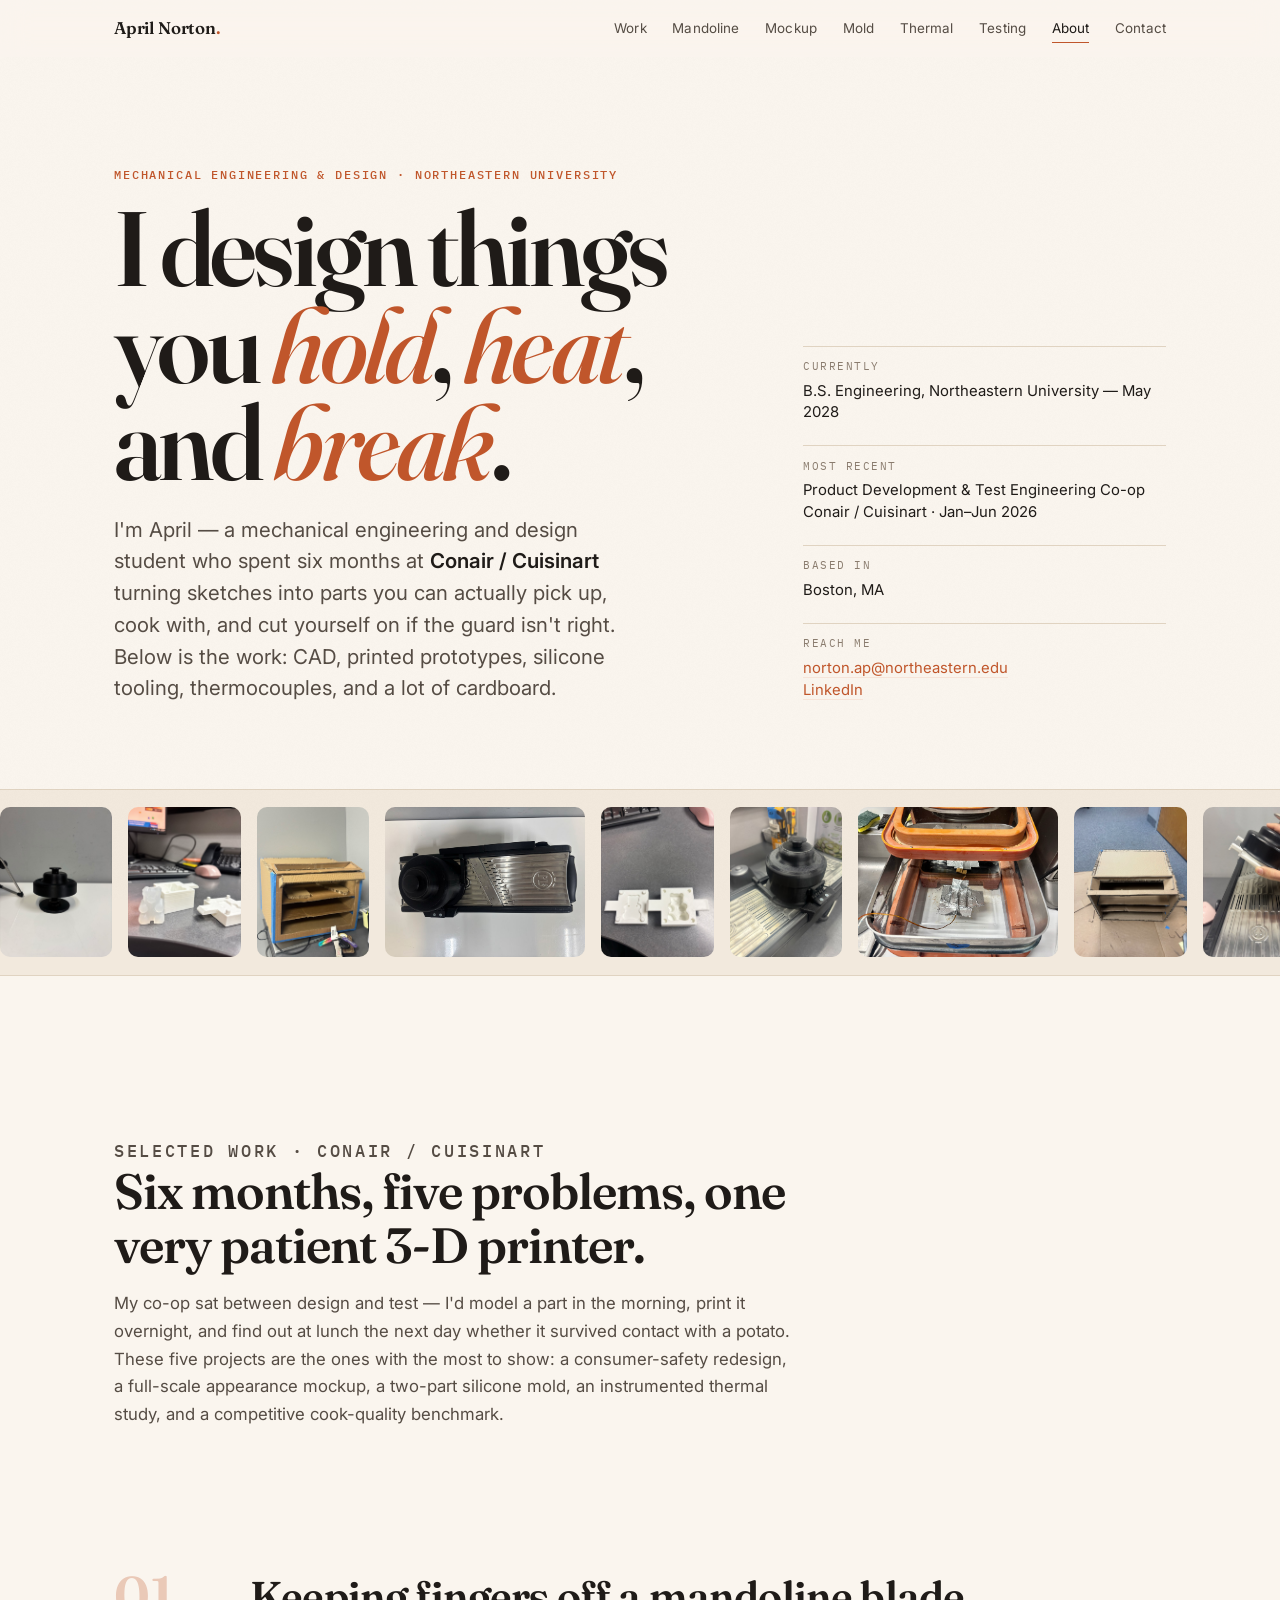
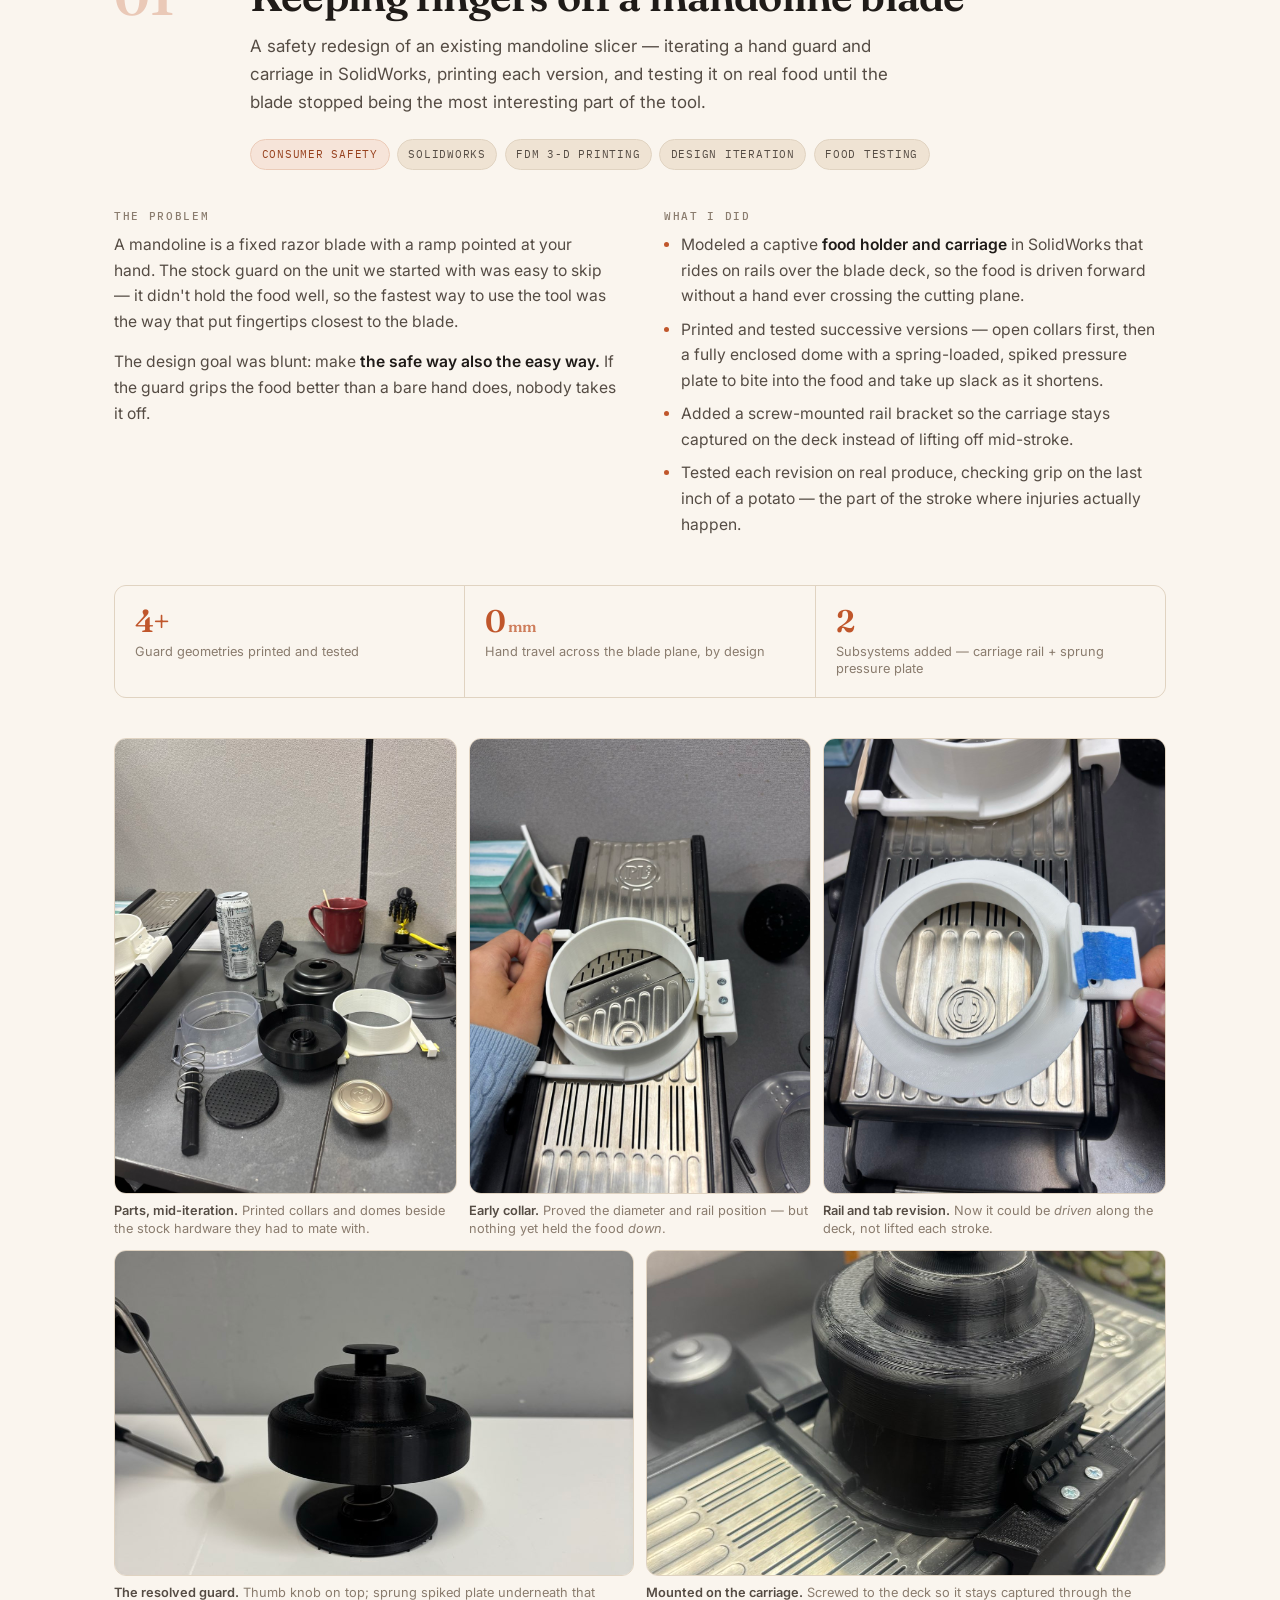
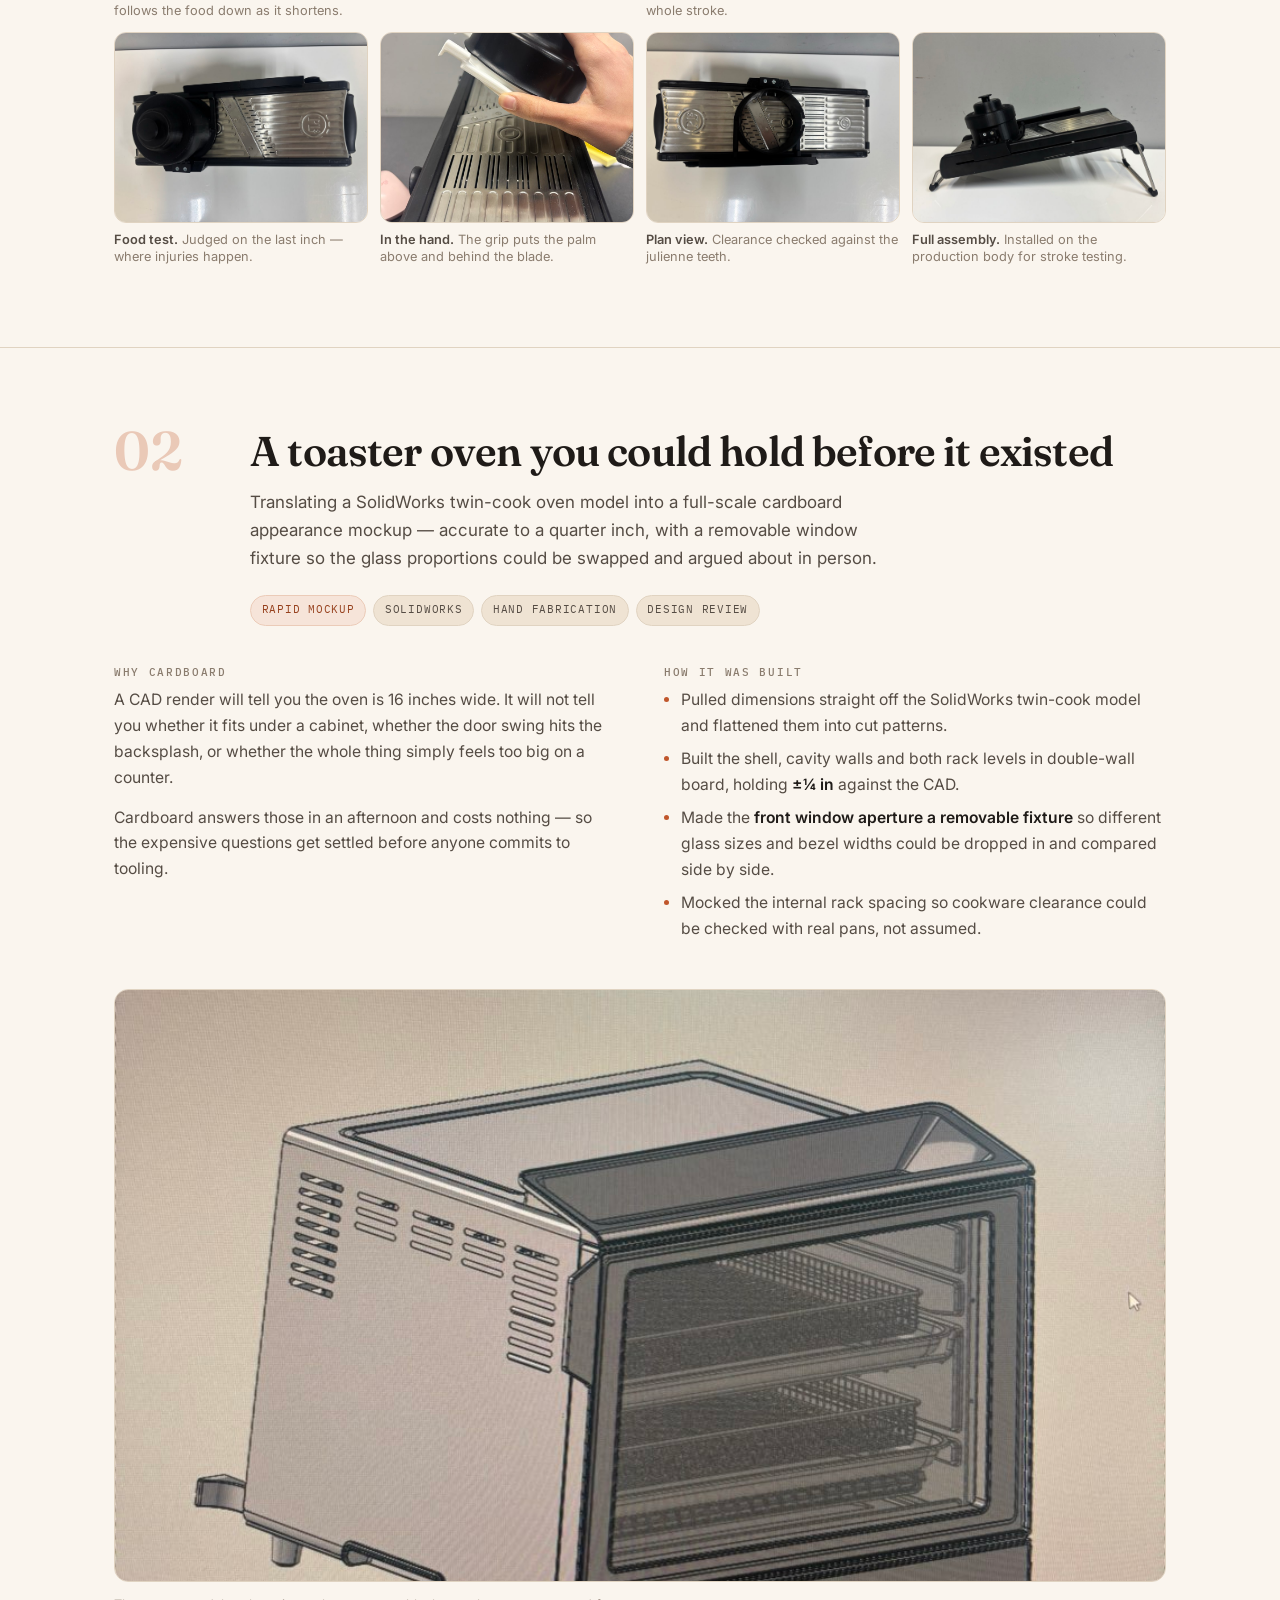
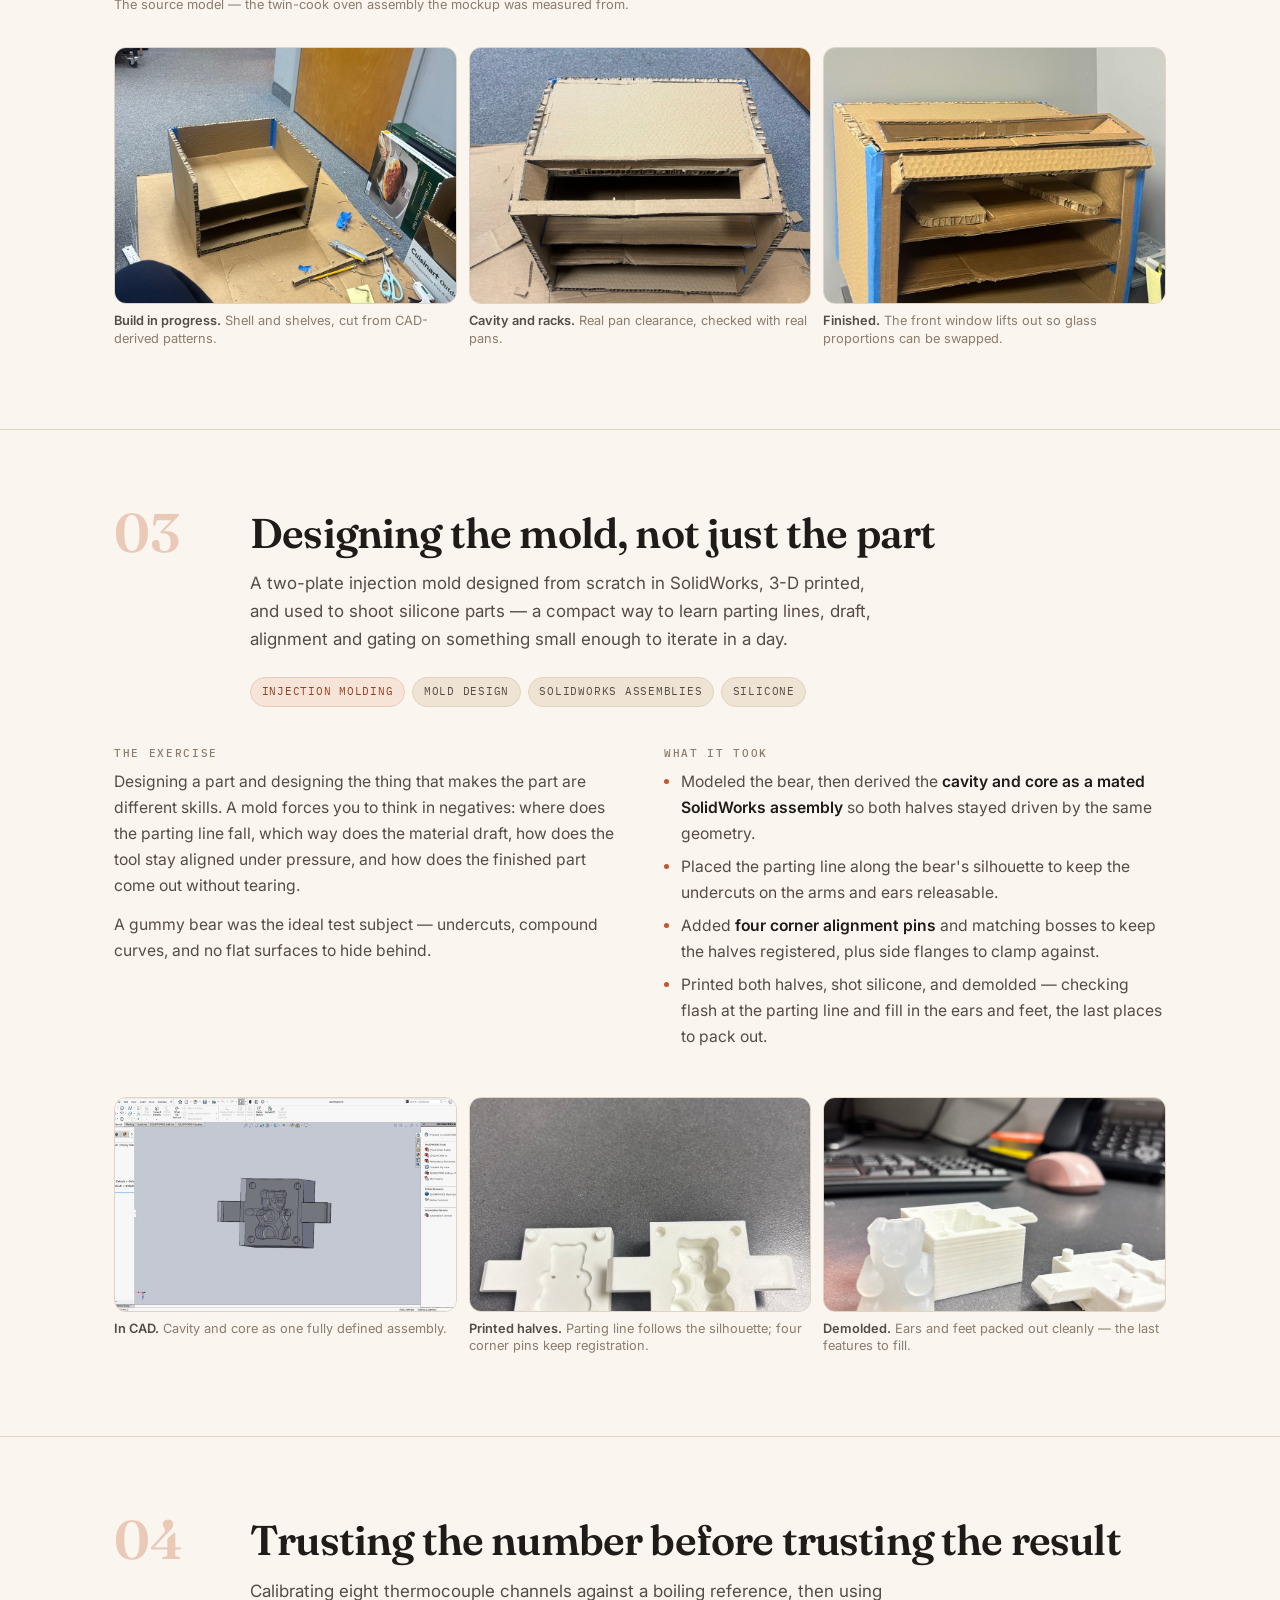
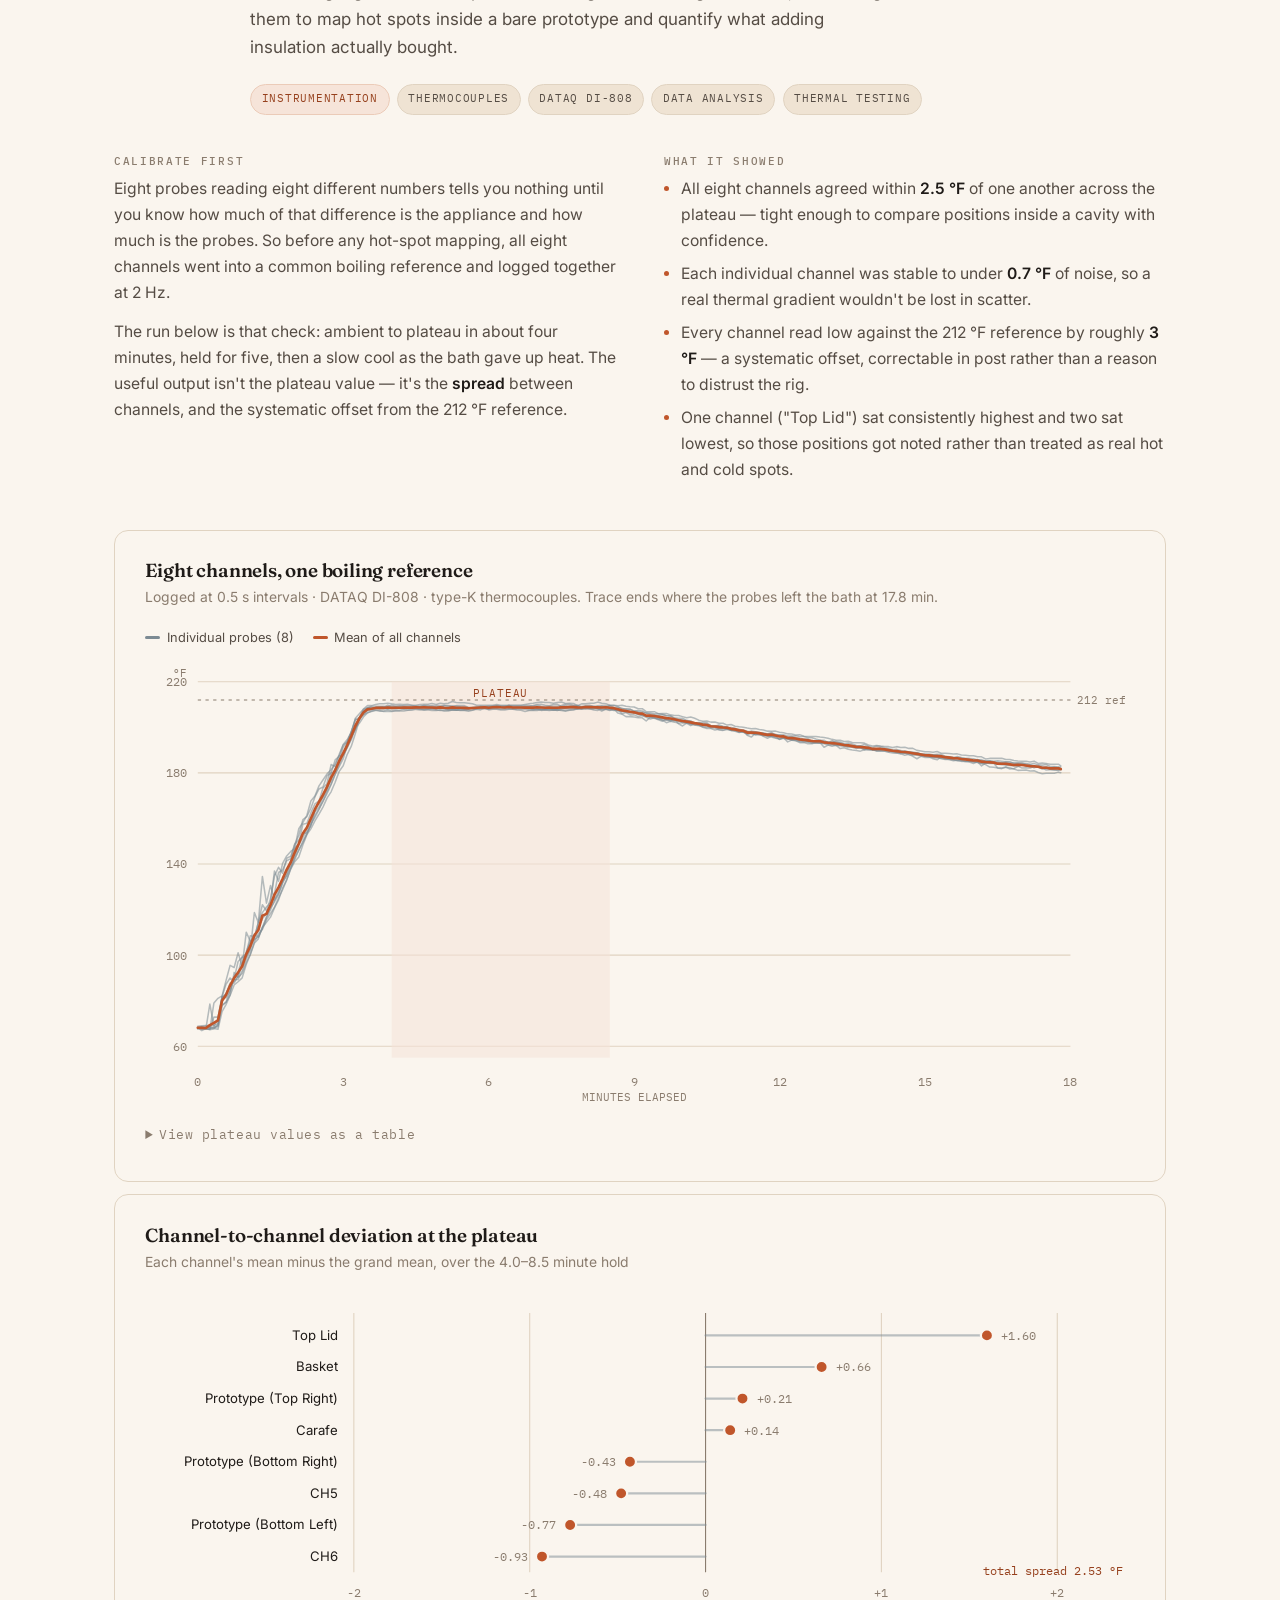
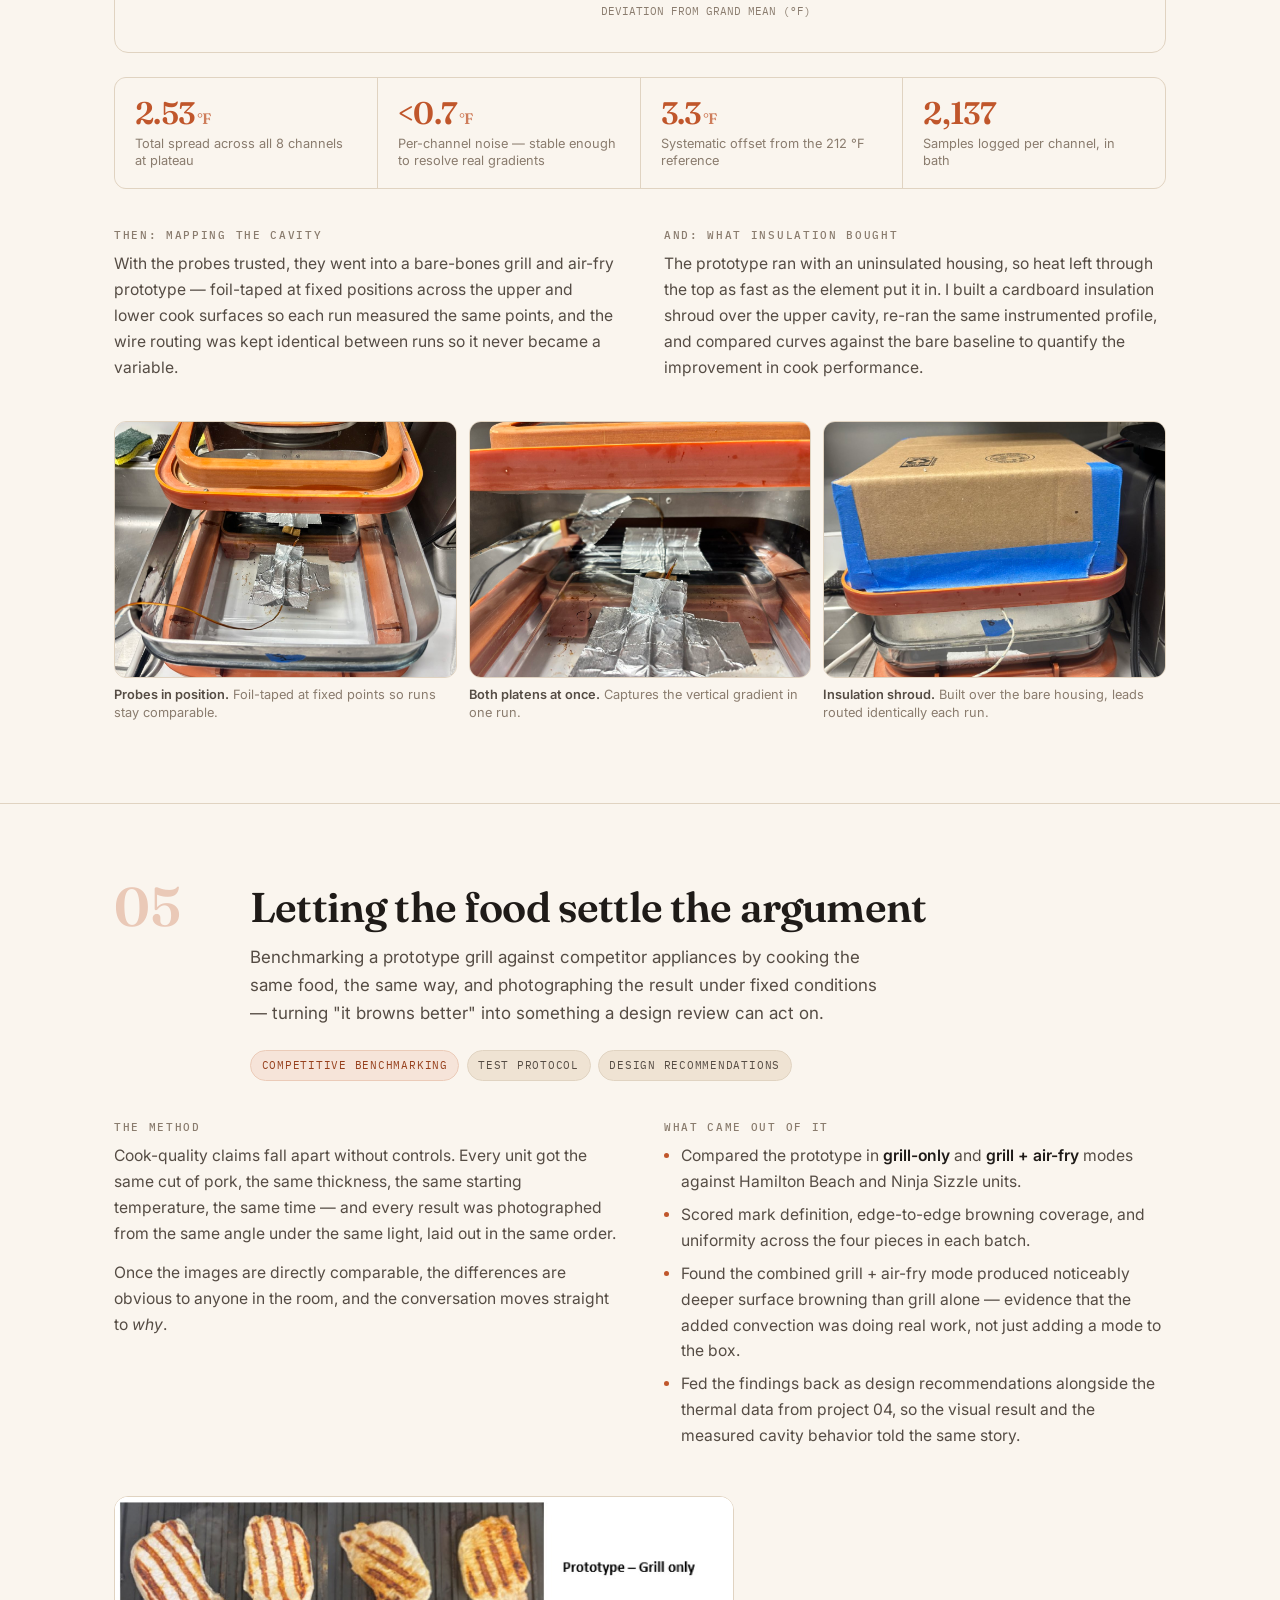
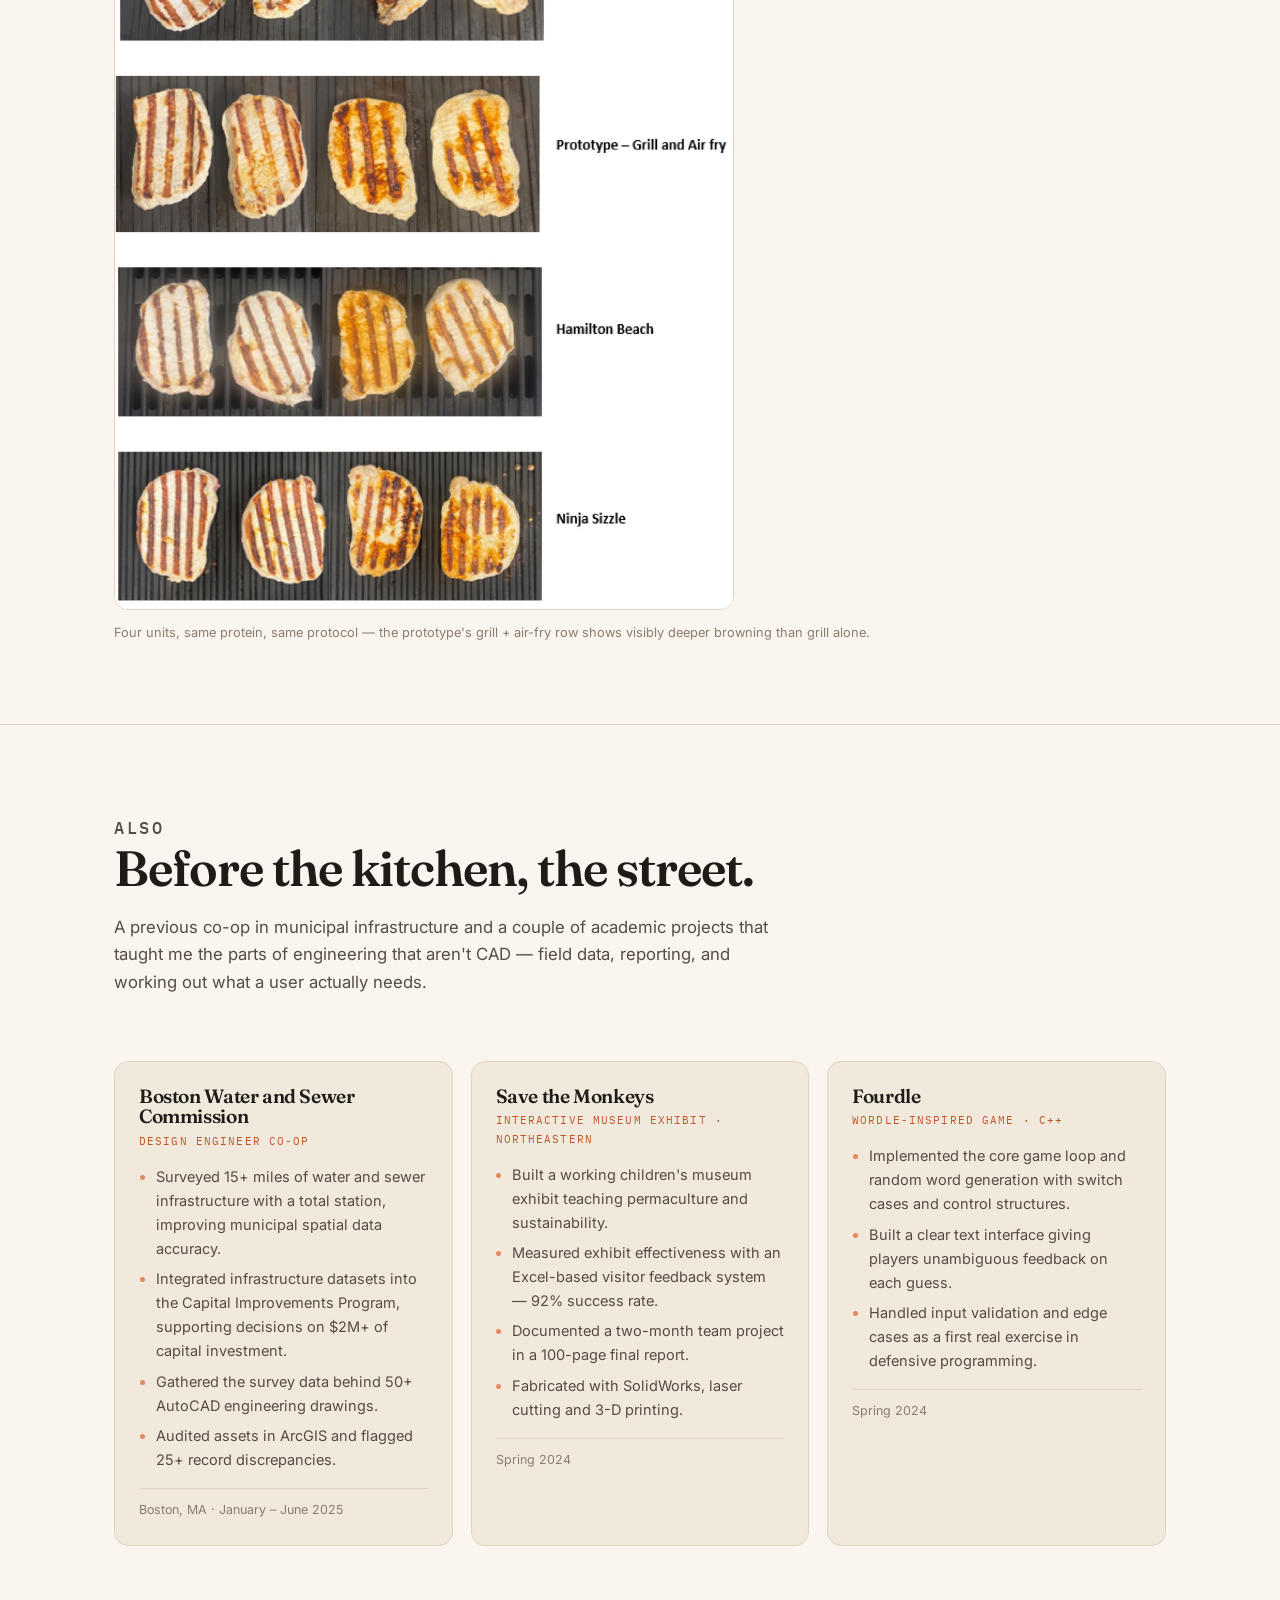
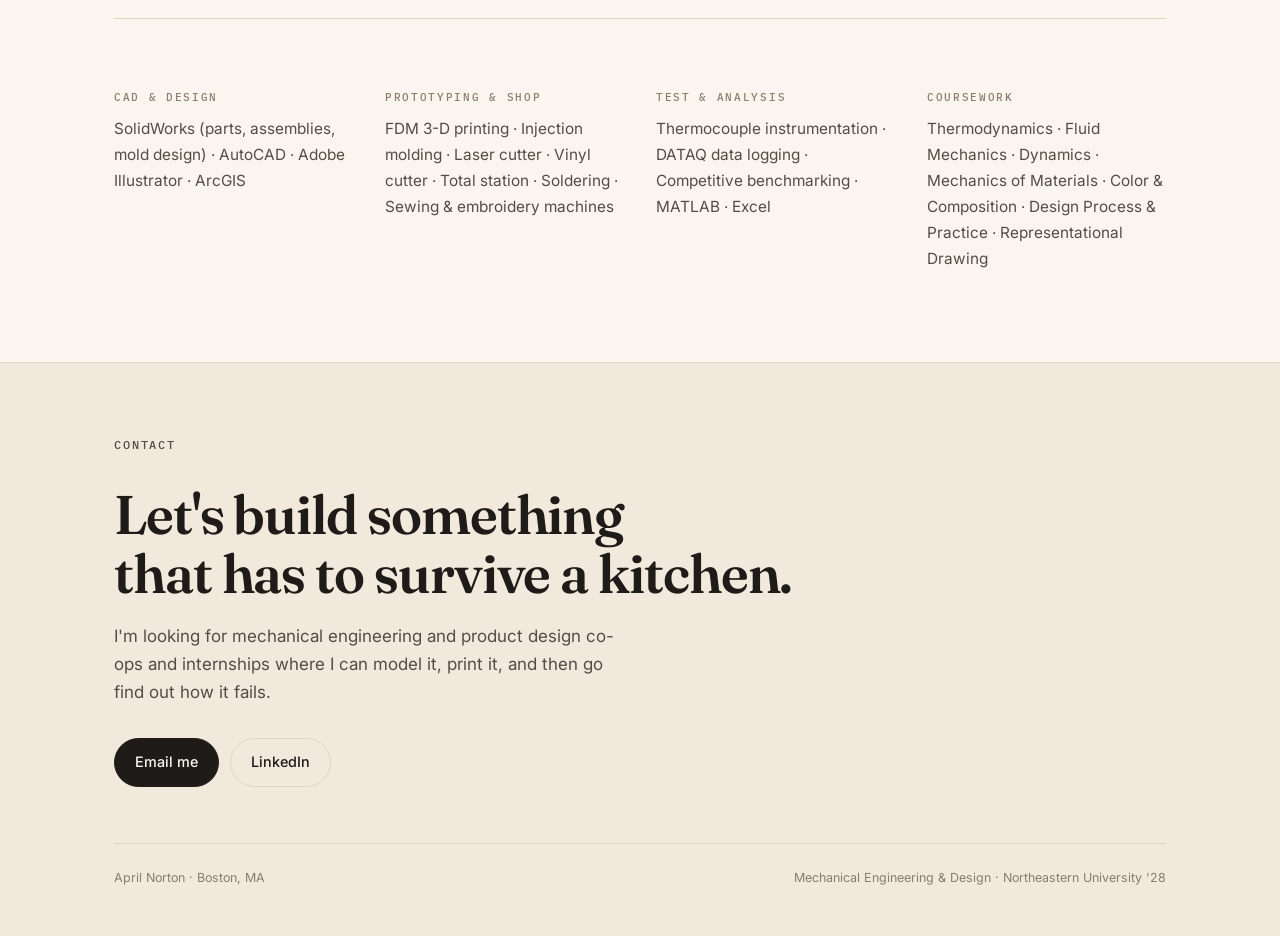
==== index.html @ 104171f9 "Portfolio site: Cuisinart co-op projects" ====
<!DOCTYPE html>
<html lang="en">
<head>
<meta charset="utf-8">
<meta name="viewport" content="width=device-width, initial-scale=1">
<title>April Norton — Mechanical Engineering &amp; Design</title>
<meta name="description" content="Portfolio of April Norton, mechanical engineering and design student at Northeastern University. Product development and test engineering co-op at Conair / Cuisinart.">
<meta name="author" content="April Norton">

<meta property="og:title" content="April Norton — Mechanical Engineering &amp; Design">
<meta property="og:description" content="Prototyping, product testing, and CAD work from a product development co-op at Conair / Cuisinart.">
<meta property="og:type" content="website">
<meta property="og:image" content="images/IMG_6750.jpg">

<link rel="preconnect" href="https://fonts.googleapis.com">
<link rel="preconnect" href="https://fonts.gstatic.com" crossorigin>
<link href="https://fonts.googleapis.com/css2?family=Fraunces:ital,opsz,wght@0,9..144,400..700;1,9..144,400..600&family=Inter:wght@400;500;600&family=IBM+Plex+Mono:wght@400;500&display=swap" rel="stylesheet">
<link rel="stylesheet" href="styles.css">
<script>
  /* Opt into the scroll-reveal styles only when JS is available, so the page
     is never left invisible if main.js fails. A safety timer un-hides anything
     the observer hasn't reached (direct #anchor landings, odd viewports). */
  document.documentElement.className += ' js';
  setTimeout(function () {
    document.querySelectorAll('.rv:not(.in)').forEach(function (n) { n.classList.add('in'); });
  }, 2500);
</script>
<link rel="icon" href="data:image/svg+xml,%3Csvg xmlns='http://www.w3.org/2000/svg' viewBox='0 0 100 100'%3E%3Crect width='100' height='100' rx='22' fill='%23C0562B'/%3E%3Ctext x='50' y='72' font-family='Georgia,serif' font-size='60' fill='%23FAF5EE' text-anchor='middle'%3EA%3C/text%3E%3C/svg%3E">
</head>
<body>

<a class="skip" href="#main">Skip to content</a>

<nav class="nav" id="nav">
  <div class="nav-in">
    <a class="brand" href="#top">April Norton<span>.</span></a>
    <div class="nav-links">
      <a href="#work">Work</a>
      <a href="#mandoline">Mandoline</a>
      <a href="#mockup">Mockup</a>
      <a href="#mold">Mold</a>
      <a href="#thermal">Thermal</a>
      <a href="#testing">Testing</a>
      <a href="#about">About</a>
      <a href="#contact">Contact</a>
    </div>
  </div>
</nav>

<main id="main">

<!-- ============ HERO ============ -->
<header class="hero" id="top">
  <div class="wrap">
    <div class="hero-grid">
      <div>
        <p class="eyebrow">Mechanical Engineering &amp; Design · Northeastern University</p>
        <h1>I design things<br>you <em>hold</em>, <em>heat</em>,<br>and <em>break</em>.</h1>
        <p class="hero-lede">
          I'm April — a mechanical engineering and design student who spent six months
          at <strong>Conair / Cuisinart</strong> turning sketches into parts you can
          actually pick up, cook with, and cut yourself on if the guard isn't right.
          Below is the work: CAD, printed prototypes, silicone tooling, thermocouples,
          and a lot of cardboard.
        </p>
      </div>

      <dl class="hero-meta">
        <div class="meta-row">
          <dt>Currently</dt>
          <dd>B.S. Engineering, Northeastern University — May 2028</dd>
        </div>
        <div class="meta-row">
          <dt>Most recent</dt>
          <dd>Product Development &amp; Test Engineering Co-op<br>Conair / Cuisinart · Jan–Jun 2026</dd>
        </div>
        <div class="meta-row">
          <dt>Based in</dt>
          <dd>Boston, MA</dd>
        </div>
        <div class="meta-row">
          <dt>Reach me</dt>
          <dd>
            <a href="mailto:norton.ap@northeastern.edu">norton.ap@northeastern.edu</a><br>
            <a href="https://www.linkedin.com/in/aprilnorton05" target="_blank" rel="noopener">LinkedIn</a>
          </dd>
        </div>
      </dl>
    </div>
  </div>

  <div class="strip" aria-hidden="true">
    <div class="strip-track" id="strip"></div>
  </div>
</header>

<!-- ============ WORK INTRO ============ -->
<section class="section" id="work" style="padding-bottom:0">
  <div class="wrap">
    <div class="section-head rv">
      <p class="eyebrow">Selected work · Conair / Cuisinart</p>
      <h2>Six months, five problems, one very patient 3-D printer.</h2>
      <p>
        My co-op sat between design and test — I'd model a part in the morning, print it
        overnight, and find out at lunch the next day whether it survived contact with a
        potato. These five projects are the ones with the most to show: a consumer-safety
        redesign, a full-scale appearance mockup, a two-part silicone mold, an instrumented
        thermal study, and a competitive cook-quality benchmark.
      </p>
    </div>
  </div>
</section>

<!-- ============ 01 MANDOLINE ============ -->
<article class="project" id="mandoline">
  <div class="wrap">
    <div class="p-head rv">
      <div class="p-num">01</div>
      <div>
        <h3 class="p-title">Keeping fingers off a mandoline blade</h3>
        <p class="p-sub">
          A safety redesign of an existing mandoline slicer — iterating a hand guard
          and carriage in SolidWorks, printing each version, and testing it on real food
          until the blade stopped being the most interesting part of the tool.
        </p>
        <div class="tags">
          <span class="tag hot">Consumer safety</span>
          <span class="tag">SolidWorks</span>
          <span class="tag">FDM 3-D printing</span>
          <span class="tag">Design iteration</span>
          <span class="tag">Food testing</span>
        </div>
      </div>
    </div>

    <div class="p-body rv">
      <div class="block">
        <h4>The problem</h4>
        <p>
          A mandoline is a fixed razor blade with a ramp pointed at your hand. The stock
          guard on the unit we started with was easy to skip — it didn't hold the food
          well, so the fastest way to use the tool was the way that put fingertips closest
          to the blade.
        </p>
        <p>
          The design goal was blunt: make <strong>the safe way also the easy way.</strong>
          If the guard grips the food better than a bare hand does, nobody takes it off.
        </p>
      </div>
      <div class="block">
        <h4>What I did</h4>
        <ul>
          <li>Modeled a captive <strong>food holder and carriage</strong> in SolidWorks that rides on rails over the blade deck, so the food is driven forward without a hand ever crossing the cutting plane.</li>
          <li>Printed and tested successive versions — open collars first, then a fully enclosed dome with a spring-loaded, spiked pressure plate to bite into the food and take up slack as it shortens.</li>
          <li>Added a screw-mounted rail bracket so the carriage stays captured on the deck instead of lifting off mid-stroke.</li>
          <li>Tested each revision on real produce, checking grip on the last inch of a potato — the part of the stroke where injuries actually happen.</li>
        </ul>
      </div>
    </div>

    <div class="stats rv">
      <div class="stat"><div class="stat-v">4+</div><div class="stat-l">Guard geometries printed and tested</div></div>
      <div class="stat"><div class="stat-v">0<small> mm</small></div><div class="stat-l">Hand travel across the blade plane, by design</div></div>
      <div class="stat"><div class="stat-v">2</div><div class="stat-l">Subsystems added — carriage rail + sprung pressure plate</div></div>
    </div>

    <div class="gal gal-3 rv">
      <figure class="shot tall">
        <button data-full="images/IMG_6643.jpg" data-cap="<b>Parts, mid-iteration.</b> Printed collars and domes alongside the stock components — clear guard, spring, spiked plate, and the stainless knob they had to work with.">
          <img src="images/IMG_6643.jpg" alt="A workbench spread of 3-D printed guard parts, a spring, a spiked plate and a stainless knob beside a mandoline." loading="lazy">
        </button>
        <figcaption><b>Parts, mid-iteration.</b> Printed collars and domes beside the stock hardware they had to mate with.</figcaption>
      </figure>
      <figure class="shot tall">
        <button data-full="images/IMG_6646.jpg" data-cap="<b>Early white PLA collar.</b> A first pass at capturing the food over the blade — this version proved the diameter and rail location but had nothing holding the food down.">
          <img src="images/IMG_6646.jpg" alt="A white 3-D printed ring sitting on the mandoline deck directly over the exposed blade." loading="lazy">
        </button>
        <figcaption><b>Early collar.</b> Proved the diameter and rail position — but nothing yet held the food <em>down</em>.</figcaption>
      </figure>
      <figure class="shot tall">
        <button data-full="images/IMG_6644.jpg" data-cap="<b>Rail and tab revision.</b> Adding a side tab and a wider flange so the collar could be driven along the deck rather than lifted and replaced each stroke.">
          <img src="images/IMG_6644.jpg" alt="A white printed collar with a side tab on the mandoline deck, held by hand." loading="lazy">
        </button>
        <figcaption><b>Rail and tab revision.</b> Now it could be <em>driven</em> along the deck, not lifted each stroke.</figcaption>
      </figure>
    </div>

    <div class="gal gal-2 rv" style="margin-top:.75rem">
      <figure class="shot wide">
        <button data-full="images/IMG_6750.jpg" data-cap="<b>The resolved guard, off the tool.</b> Enclosed dome, thumb knob on top, and a sprung spiked plate underneath that pushes the food down onto the deck as it gets shorter.">
          <img src="images/IMG_6750.jpg" alt="The finished black 3-D printed dome guard standing alone, showing the knob on top and the sprung spiked plate beneath." loading="lazy">
        </button>
        <figcaption><b>The resolved guard.</b> Thumb knob on top; sprung spiked plate underneath that follows the food down as it shortens.</figcaption>
      </figure>
      <figure class="shot wide">
        <button data-full="images/IMG_6697.jpg" data-cap="<b>Mounted on the carriage.</b> The guard captured on its printed rail bracket, screwed to the deck so it can't lift off mid-stroke.">
          <img src="images/IMG_6697.jpg" alt="The black dome guard mounted on a printed rail bracket screwed onto the mandoline deck." loading="lazy">
        </button>
        <figcaption><b>Mounted on the carriage.</b> Screwed to the deck so it stays captured through the whole stroke.</figcaption>
      </figure>
    </div>

    <div class="gal gal-4 rv" style="margin-top:.75rem">
      <figure class="shot">
        <button data-full="images/IMG_6753.jpg" data-cap="<b>Food test.</b> A potato loaded in the guard. The last inch of a vegetable is where mandoline injuries happen — so that's the part of the stroke each revision was judged on.">
          <img src="images/IMG_6753.jpg" alt="A potato held inside the black printed guard ring on the mandoline blade deck." loading="lazy">
        </button>
        <figcaption><b>Food test.</b> Judged on the last inch — where injuries happen.</figcaption>
      </figure>
      <figure class="shot">
        <button data-full="images/IMG_6579.jpg" data-cap="<b>In the hand.</b> Checking that the knob lands naturally under a palm and that the grip forces the hand to stay above and behind the blade.">
          <img src="images/IMG_6579.jpg" alt="A hand gripping the black dome guard above the mandoline blade deck." loading="lazy">
        </button>
        <figcaption><b>In the hand.</b> The grip puts the palm above and behind the blade.</figcaption>
      </figure>
      <figure class="shot">
        <button data-full="images/IMG_6748.jpg" data-cap="<b>Plan view.</b> The guard centred on the blade aperture, showing clearance to the julienne teeth on both sides.">
          <img src="images/IMG_6748.jpg" alt="Top-down view of the mandoline with the printed guard ring centred over the blade." loading="lazy">
        </button>
        <figcaption><b>Plan view.</b> Clearance checked against the julienne teeth.</figcaption>
      </figure>
      <figure class="shot">
        <button data-full="images/IMG_6752.jpg" data-cap="<b>Full assembly.</b> Guard, carriage and rail bracket installed on the production mandoline body for handling and stroke testing.">
          <img src="images/IMG_6752.jpg" alt="Side view of the complete mandoline with the printed guard assembly mounted at one end." loading="lazy">
        </button>
        <figcaption><b>Full assembly.</b> Installed on the production body for stroke testing.</figcaption>
      </figure>
    </div>
  </div>
</article>

<!-- ============ 02 MOCKUP ============ -->
<article class="project" id="mockup">
  <div class="wrap">
    <div class="p-head rv">
      <div class="p-num">02</div>
      <div>
        <h3 class="p-title">A toaster oven you could hold before it existed</h3>
        <p class="p-sub">
          Translating a SolidWorks twin-cook oven model into a full-scale cardboard
          appearance mockup — accurate to a quarter inch, with a removable window
          fixture so the glass proportions could be swapped and argued about in person.
        </p>
        <div class="tags">
          <span class="tag hot">Rapid mockup</span>
          <span class="tag">SolidWorks</span>
          <span class="tag">Hand fabrication</span>
          <span class="tag">Design review</span>
        </div>
      </div>
    </div>

    <div class="p-body rv">
      <div class="block">
        <h4>Why cardboard</h4>
        <p>
          A CAD render will tell you the oven is 16 inches wide. It will not tell you
          whether it fits under a cabinet, whether the door swing hits the backsplash, or
          whether the whole thing simply feels too big on a counter.
        </p>
        <p>
          Cardboard answers those in an afternoon and costs nothing — so the expensive
          questions get settled before anyone commits to tooling.
        </p>
      </div>
      <div class="block">
        <h4>How it was built</h4>
        <ul>
          <li>Pulled dimensions straight off the SolidWorks twin-cook model and flattened them into cut patterns.</li>
          <li>Built the shell, cavity walls and both rack levels in double-wall board, holding <strong>±¼ in</strong> against the CAD.</li>
          <li>Made the <strong>front window aperture a removable fixture</strong> so different glass sizes and bezel widths could be dropped in and compared side by side.</li>
          <li>Mocked the internal rack spacing so cookware clearance could be checked with real pans, not assumed.</li>
        </ul>
      </div>
    </div>

    <div class="feature rv">
      <img src="images/IMG_6738.jpg" alt="A monitor showing the SolidWorks twin-cook toaster oven assembly in a clear-view render with racks visible through the door." loading="lazy">
    </div>
    <p style="font-size:.8rem;color:var(--ink-3);margin:0 0 2rem;">The source model — the twin-cook oven assembly the mockup was measured from.</p>

    <div class="gal gal-3 rv">
      <figure class="shot">
        <button data-full="images/IMG_6702.jpg" data-cap="<b>Build in progress.</b> Shell and rack shelves going together on the floor — cut patterns derived directly from the CAD dimensions.">
          <img src="images/IMG_6702.jpg" alt="A partially assembled cardboard oven shell with two shelves, surrounded by cutting tools on the floor." loading="lazy">
        </button>
        <figcaption><b>Build in progress.</b> Shell and shelves, cut from CAD-derived patterns.</figcaption>
      </figure>
      <figure class="shot">
        <button data-full="images/IMG_6737.jpg" data-cap="<b>Cavity and racks.</b> Both rack levels in place with the top panel fitted, so pan clearance could be checked with real cookware.">
          <img src="images/IMG_6737.jpg" alt="The cardboard oven mockup viewed from above showing the top panel and two internal rack levels." loading="lazy">
        </button>
        <figcaption><b>Cavity and racks.</b> Real pan clearance, checked with real pans.</figcaption>
      </figure>
      <figure class="shot">
        <button data-full="images/IMG_6819.jpg" data-cap="<b>Finished mockup.</b> The removable window fixture sits in the front face — lift it out and a different glass proportion drops straight in.">
          <img src="images/IMG_6819.jpg" alt="The completed cardboard toaster oven mockup with taped edges, an open front aperture and internal racks." loading="lazy">
        </button>
        <figcaption><b>Finished.</b> The front window lifts out so glass proportions can be swapped.</figcaption>
      </figure>
    </div>
  </div>
</article>

<!-- ============ 03 MOLD ============ -->
<article class="project" id="mold">
  <div class="wrap">
    <div class="p-head rv">
      <div class="p-num">03</div>
      <div>
        <h3 class="p-title">Designing the mold, not just the part</h3>
        <p class="p-sub">
          A two-plate injection mold designed from scratch in SolidWorks, 3-D printed,
          and used to shoot silicone parts — a compact way to learn parting lines,
          draft, alignment and gating on something small enough to iterate in a day.
        </p>
        <div class="tags">
          <span class="tag hot">Injection molding</span>
          <span class="tag">Mold design</span>
          <span class="tag">SolidWorks assemblies</span>
          <span class="tag">Silicone</span>
        </div>
      </div>
    </div>

    <div class="p-body rv">
      <div class="block">
        <h4>The exercise</h4>
        <p>
          Designing a part and designing the thing that makes the part are different
          skills. A mold forces you to think in negatives: where does the parting line
          fall, which way does the material draft, how does the tool stay aligned under
          pressure, and how does the finished part come out without tearing.
        </p>
        <p>
          A gummy bear was the ideal test subject — undercuts, compound curves, and no
          flat surfaces to hide behind.
        </p>
      </div>
      <div class="block">
        <h4>What it took</h4>
        <ul>
          <li>Modeled the bear, then derived the <strong>cavity and core as a mated SolidWorks assembly</strong> so both halves stayed driven by the same geometry.</li>
          <li>Placed the parting line along the bear's silhouette to keep the undercuts on the arms and ears releasable.</li>
          <li>Added <strong>four corner alignment pins</strong> and matching bosses to keep the halves registered, plus side flanges to clamp against.</li>
          <li>Printed both halves, shot silicone, and demolded — checking flash at the parting line and fill in the ears and feet, the last places to pack out.</li>
        </ul>
      </div>
    </div>

    <div class="gal gal-3 rv">
      <figure class="shot wide">
        <button data-full="images/gummy-cad.jpg" data-cap="<b>The assembly in SolidWorks.</b> Cavity and core mated together and fully defined, with the alignment pins and clamping flanges modeled in.">
          <img src="images/gummy-cad.jpg" alt="A SolidWorks window showing the gummy bear mold assembly with cavity, core, alignment pins and side flanges." loading="lazy">
        </button>
        <figcaption><b>In CAD.</b> Cavity and core as one fully defined assembly.</figcaption>
      </figure>
      <figure class="shot wide">
        <button data-full="images/IMG_7368.jpg" data-cap="<b>Printed halves.</b> The shallow cavity side and the deep core side, showing the parting line running around the bear's silhouette and the four corner alignment pins.">
          <img src="images/IMG_7368.jpg" alt="Two white 3-D printed mold halves side by side, one shallow and one deep, each with a gummy bear cavity and corner pins." loading="lazy">
        </button>
        <figcaption><b>Printed halves.</b> Parting line follows the silhouette; four corner pins keep registration.</figcaption>
      </figure>
      <figure class="shot wide">
        <button data-full="images/IMG_7394.jpg" data-cap="<b>Demolded.</b> The finished translucent silicone bear next to the open tool — ears and feet filled cleanly, which are the last features to pack out.">
          <img src="images/IMG_7394.jpg" alt="A translucent silicone gummy bear standing beside the opened 3-D printed mold halves on a desk." loading="lazy">
        </button>
        <figcaption><b>Demolded.</b> Ears and feet packed out cleanly — the last features to fill.</figcaption>
      </figure>
    </div>
  </div>
</article>

<!-- ============ 04 THERMAL ============ -->
<article class="project" id="thermal">
  <div class="wrap">
    <div class="p-head rv">
      <div class="p-num">04</div>
      <div>
        <h3 class="p-title">Trusting the number before trusting the result</h3>
        <p class="p-sub">
          Calibrating eight thermocouple channels against a boiling reference, then using
          them to map hot spots inside a bare prototype and quantify what adding
          insulation actually bought.
        </p>
        <div class="tags">
          <span class="tag hot">Instrumentation</span>
          <span class="tag">Thermocouples</span>
          <span class="tag">DATAQ DI-808</span>
          <span class="tag">Data analysis</span>
          <span class="tag">Thermal testing</span>
        </div>
      </div>
    </div>

    <div class="p-body rv">
      <div class="block">
        <h4>Calibrate first</h4>
        <p>
          Eight probes reading eight different numbers tells you nothing until you know
          how much of that difference is the appliance and how much is the probes. So
          before any hot-spot mapping, all eight channels went into a common boiling
          reference and logged together at 2 Hz.
        </p>
        <p>
          The run below is that check: ambient to plateau in about four minutes, held for
          five, then a slow cool as the bath gave up heat. The useful output isn't the
          plateau value — it's the <strong>spread</strong> between channels, and the
          systematic offset from the 212 °F reference.
        </p>
      </div>
      <div class="block">
        <h4>What it showed</h4>
        <ul>
          <li>All eight channels agreed within <strong>2.5 °F</strong> of one another across the plateau — tight enough to compare positions inside a cavity with confidence.</li>
          <li>Each individual channel was stable to under <strong>0.7 °F</strong> of noise, so a real thermal gradient wouldn't be lost in scatter.</li>
          <li>Every channel read low against the 212 °F reference by roughly <strong>3 °F</strong> — a systematic offset, correctable in post rather than a reason to distrust the rig.</li>
          <li>One channel ("Top Lid") sat consistently highest and two sat lowest, so those positions got noted rather than treated as real hot and cold spots.</li>
        </ul>
      </div>
    </div>

    <!-- chart 1 -->
    <div class="chart-card rv">
      <div class="chart-head">
        <h4>Eight channels, one boiling reference</h4>
        <p>Logged at 0.5&nbsp;s intervals · DATAQ DI-808 · type-K thermocouples. Trace ends where the probes left the bath at 17.8&nbsp;min.</p>
      </div>
      <div class="legend">
        <span><i class="swatch" style="background:var(--steel)"></i> Individual probes (8)</span>
        <span><i class="swatch" style="background:var(--accent);height:3px"></i> Mean of all channels</span>
      </div>
      <div class="chart-wrap">
        <svg id="chartLines" viewBox="0 0 900 400" role="img"
             aria-label="Line chart of eight thermocouple channels heating from about 68 degrees Fahrenheit to a plateau near 209 degrees over four minutes, holding together for five minutes, then cooling. All eight traces overlap closely throughout."></svg>
        <div class="tt" id="tt1"></div>
      </div>
      <details class="tableview">
        <summary>View plateau values as a table</summary>
        <table id="tbl1"><thead><tr><th>Channel</th><th>Plateau mean (°F)</th><th>Deviation (°F)</th><th>Std. dev (°F)</th></tr></thead><tbody></tbody></table>
      </details>
    </div>

    <!-- chart 2 -->
    <div class="chart-card rv">
      <div class="chart-head">
        <h4>Channel-to-channel deviation at the plateau</h4>
        <p>Each channel's mean minus the grand mean, over the 4.0–8.5 minute hold</p>
      </div>
      <div class="chart-wrap">
        <svg id="chartDev" viewBox="0 0 900 300" role="img"
             aria-label="Dot plot showing each of eight thermocouple channels deviating from the grand mean by between negative 0.93 and positive 1.6 degrees Fahrenheit, a total spread of 2.53 degrees."></svg>
        <div class="tt" id="tt2"></div>
      </div>
    </div>

    <div class="stats rv" style="margin-top:1.5rem">
      <div class="stat"><div class="stat-v">2.53<small> °F</small></div><div class="stat-l">Total spread across all 8 channels at plateau</div></div>
      <div class="stat"><div class="stat-v">&lt;0.7<small> °F</small></div><div class="stat-l">Per-channel noise — stable enough to resolve real gradients</div></div>
      <div class="stat"><div class="stat-v">3.3<small> °F</small></div><div class="stat-l">Systematic offset from the 212 °F reference</div></div>
      <div class="stat"><div class="stat-v">2,137</div><div class="stat-l">Samples logged per channel, in bath</div></div>
    </div>

    <div class="p-body rv" style="margin-top:2.5rem">
      <div class="block">
        <h4>Then: mapping the cavity</h4>
        <p>
          With the probes trusted, they went into a bare-bones grill and air-fry
          prototype — foil-taped at fixed positions across the upper and lower cook
          surfaces so each run measured the same points, and the wire routing was kept
          identical between runs so it never became a variable.
        </p>
      </div>
      <div class="block">
        <h4>And: what insulation bought</h4>
        <p>
          The prototype ran with an uninsulated housing, so heat left through the top as
          fast as the element put it in. I built a cardboard insulation shroud over the
          upper cavity, re-ran the same instrumented profile, and compared curves against
          the bare baseline to quantify the improvement in cook performance.
        </p>
      </div>
    </div>

    <div class="gal gal-3 rv">
      <figure class="shot">
        <button data-full="images/IMG_7578.jpg" data-cap="<b>Probes in position.</b> Type-K thermocouples foil-taped to the upper and lower cook surfaces at fixed points, so every run measures the same locations.">
          <img src="images/IMG_7578.jpg" alt="Inside a prototype grill, two thermocouples held to the upper and lower cook surfaces with foil tape." loading="lazy">
        </button>
        <figcaption><b>Probes in position.</b> Foil-taped at fixed points so runs stay comparable.</figcaption>
      </figure>
      <figure class="shot">
        <button data-full="images/IMG_7577.jpg" data-cap="<b>Upper and lower surfaces.</b> Instrumenting both platens at once, so the vertical gradient across the cook gap is captured in a single run.">
          <img src="images/IMG_7577.jpg" alt="Close view into the open prototype showing foil-taped thermocouples on both the top and bottom cooking surfaces." loading="lazy">
        </button>
        <figcaption><b>Both platens at once.</b> Captures the vertical gradient in one run.</figcaption>
      </figure>
      <figure class="shot">
        <button data-full="images/IMG_7573.jpg" data-cap="<b>Insulation shroud.</b> A cardboard cap built over the upper cavity of the bare prototype, with thermocouple leads routed out the same way every run.">
          <img src="images/IMG_7573.jpg" alt="A cardboard box taped over the top of an orange prototype appliance, with a thermocouple wire running out from under it." loading="lazy">
        </button>
        <figcaption><b>Insulation shroud.</b> Built over the bare housing, leads routed identically each run.</figcaption>
      </figure>
    </div>
  </div>
</article>

<!-- ============ 05 TESTING ============ -->
<article class="project" id="testing">
  <div class="wrap">
    <div class="p-head rv">
      <div class="p-num">05</div>
      <div>
        <h3 class="p-title">Letting the food settle the argument</h3>
        <p class="p-sub">
          Benchmarking a prototype grill against competitor appliances by cooking the
          same food, the same way, and photographing the result under fixed conditions —
          turning "it browns better" into something a design review can act on.
        </p>
        <div class="tags">
          <span class="tag hot">Competitive benchmarking</span>
          <span class="tag">Test protocol</span>
          <span class="tag">Design recommendations</span>
        </div>
      </div>
    </div>

    <div class="p-body rv">
      <div class="block">
        <h4>The method</h4>
        <p>
          Cook-quality claims fall apart without controls. Every unit got the same cut of
          pork, the same thickness, the same starting temperature, the same time — and
          every result was photographed from the same angle under the same light, laid
          out in the same order.
        </p>
        <p>
          Once the images are directly comparable, the differences are obvious to anyone
          in the room, and the conversation moves straight to <em>why</em>.
        </p>
      </div>
      <div class="block">
        <h4>What came out of it</h4>
        <ul>
          <li>Compared the prototype in <strong>grill-only</strong> and <strong>grill + air-fry</strong> modes against Hamilton Beach and Ninja Sizzle units.</li>
          <li>Scored mark definition, edge-to-edge browning coverage, and uniformity across the four pieces in each batch.</li>
          <li>Found the combined grill + air-fry mode produced noticeably deeper surface browning than grill alone — evidence that the added convection was doing real work, not just adding a mode to the box.</li>
          <li>Fed the findings back as design recommendations alongside the thermal data from project 04, so the visual result and the measured cavity behavior told the same story.</li>
        </ul>
      </div>
    </div>

    <div class="feature natural rv" style="max-width:620px">
      <img src="images/benchmark-chops.jpg" alt="A comparison sheet showing four rows of four grilled pork chops each, labelled Prototype grill only, Prototype grill and air fry, Hamilton Beach, and Ninja Sizzle." loading="lazy">
    </div>
    <p style="font-size:.8rem;color:var(--ink-3);margin:0;">
      Four units, same protein, same protocol — the prototype's grill + air-fry row shows visibly deeper browning than grill alone.
    </p>
  </div>
</article>

<!-- ============ ALSO ============ -->
<section class="section" id="about" style="border-top:1px solid var(--rule)">
  <div class="wrap">
    <div class="section-head rv">
      <p class="eyebrow">Also</p>
      <h2>Before the kitchen, the street.</h2>
      <p>
        A previous co-op in municipal infrastructure and a couple of academic projects
        that taught me the parts of engineering that aren't CAD — field data, reporting,
        and working out what a user actually needs.
      </p>
    </div>

    <div class="cards rv">
      <div class="card">
        <h3>Boston Water and Sewer Commission</h3>
        <div class="role">Design Engineer Co-op</div>
        <ul>
          <li>Surveyed 15+ miles of water and sewer infrastructure with a total station, improving municipal spatial data accuracy.</li>
          <li>Integrated infrastructure datasets into the Capital Improvements Program, supporting decisions on $2M+ of capital investment.</li>
          <li>Gathered the survey data behind 50+ AutoCAD engineering drawings.</li>
          <li>Audited assets in ArcGIS and flagged 25+ record discrepancies.</li>
        </ul>
        <div class="when">Boston, MA · January – June 2025</div>
      </div>

      <div class="card">
        <h3>Save the Monkeys</h3>
        <div class="role">Interactive museum exhibit · Northeastern</div>
        <ul>
          <li>Built a working children's museum exhibit teaching permaculture and sustainability.</li>
          <li>Measured exhibit effectiveness with an Excel-based visitor feedback system — 92% success rate.</li>
          <li>Documented a two-month team project in a 100-page final report.</li>
          <li>Fabricated with SolidWorks, laser cutting and 3-D printing.</li>
        </ul>
        <div class="when">Spring 2024</div>
      </div>

      <div class="card">
        <h3>Fourdle</h3>
        <div class="role">Wordle-inspired game · C++</div>
        <ul>
          <li>Implemented the core game loop and random word generation with switch cases and control structures.</li>
          <li>Built a clear text interface giving players unambiguous feedback on each guess.</li>
          <li>Handled input validation and edge cases as a first real exercise in defensive programming.</li>
        </ul>
        <div class="when">Spring 2024</div>
      </div>
    </div>

    <hr class="rule" style="margin:clamp(3rem,7vw,4.5rem) 0">

    <div class="skills rv">
      <div>
        <h4>CAD &amp; design</h4>
        <p>SolidWorks (parts, assemblies, mold design) · AutoCAD · Adobe Illustrator · ArcGIS</p>
      </div>
      <div>
        <h4>Prototyping &amp; shop</h4>
        <p>FDM 3-D printing · Injection molding · Laser cutter · Vinyl cutter · Total station · Soldering · Sewing &amp; embroidery machines</p>
      </div>
      <div>
        <h4>Test &amp; analysis</h4>
        <p>Thermocouple instrumentation · DATAQ data logging · Competitive benchmarking · MATLAB · Excel</p>
      </div>
      <div>
        <h4>Coursework</h4>
        <p>Thermodynamics · Fluid Mechanics · Dynamics · Mechanics of Materials · Color &amp; Composition · Design Process &amp; Practice · Representational Drawing</p>
      </div>
    </div>
  </div>
</section>

</main>

<!-- ============ FOOTER ============ -->
<footer class="foot" id="contact">
  <div class="wrap">
    <p class="eyebrow rv">Contact</p>
    <h2 class="rv">Let's build something<br>that has to survive a kitchen.</h2>
    <p class="rv">
      I'm looking for mechanical engineering and product design co-ops and internships
      where I can model it, print it, and then go find out how it fails.
    </p>
    <div class="foot-links rv">
      <a class="btn" href="mailto:norton.ap@northeastern.edu">Email me</a>
      <a class="btn ghost" href="https://www.linkedin.com/in/aprilnorton05" target="_blank" rel="noopener">LinkedIn</a>
    </div>
    <div class="foot-base">
      <span>April Norton · Boston, MA</span>
      <span>Mechanical Engineering &amp; Design · Northeastern University '28</span>
    </div>
  </div>
</footer>

<!-- lightbox -->
<div class="lb" id="lb" role="dialog" aria-modal="true" aria-label="Image viewer">
  <button class="x" id="lbX" aria-label="Close">&#10005;</button>
  <button class="prev" id="lbP" aria-label="Previous image">&#8249;</button>
  <button class="next" id="lbN" aria-label="Next image">&#8250;</button>
  <img id="lbImg" alt="">
  <div class="lb-cap" id="lbCap"></div>
</div>

<script src="main.js"></script>
</body>
</html>
---- styles.css ----
/* ============================================================
   April Norton — portfolio
   Palette: warm paper + terracotta accent + stainless neutral
   ============================================================ */

:root {
  --paper:        #FAF5EE;
  --paper-deep:   #F933EA; /* overridden below */
  --paper-deep:   #F2E9DD;
  --paper-warm:   #EFE3D3;
  --ink:          #1F1B18;
  --ink-2:        #554C44;
  --ink-3:        #8A7C6E;
  --rule:         #E0D3C1;
  --accent:       #C0562B;
  --accent-soft:  #E08A5F;
  --accent-wash:  #F6E4D9;
  --steel:        #7C8A93;
  --steel-wash:   #E7EAEC;

  --maxw: 1180px;
  --gut: clamp(1.25rem, 5vw, 4rem);

  --serif: "Fraunces", "Iowan Old Style", "Palatino Linotype", Palatino, Georgia, serif;
  --sans: "Inter", -apple-system, BlinkMacSystemFont, "Segoe UI", Helvetica, Arial, sans-serif;
  --mono: "IBM Plex Mono", ui-monospace, SFMono-Regular, Menlo, monospace;

  --ease: cubic-bezier(.22,.61,.36,1);
}

* { box-sizing: border-box; }

html { scroll-behavior: smooth; }
@media (prefers-reduced-motion: reduce) { html { scroll-behavior: auto; } }

body {
  margin: 0;
  background: var(--paper);
  color: var(--ink);
  font-family: var(--sans);
  font-size: 17px;
  line-height: 1.65;
  -webkit-font-smoothing: antialiased;
  text-rendering: optimizeLegibility;
}

/* subtle paper grain */
body::before {
  content: "";
  position: fixed;
  inset: 0;
  pointer-events: none;
  z-index: 0;
  opacity: .5;
  background-image: url("data:image/svg+xml,%3Csvg xmlns='http://www.w3.org/2000/svg' width='160' height='160'%3E%3Cfilter id='n'%3E%3CfeTurbulence type='fractalNoise' baseFrequency='.85' numOctaves='3'/%3E%3CfeColorMatrix type='saturate' values='0'/%3E%3C/filter%3E%3Crect width='160' height='160' filter='url(%23n)' opacity='.055'/%3E%3C/svg%3E");
}

img { max-width: 100%; display: block; }

a { color: inherit; }

.wrap { max-width: var(--maxw); margin: 0 auto; padding: 0 var(--gut); position: relative; z-index: 1; }

h1, h2, h3, h4 { font-family: var(--serif); font-weight: 600; line-height: 1.08; letter-spacing: -.02em; margin: 0; }

.eyebrow {
  font-family: var(--mono);
  font-size: .72rem;
  letter-spacing: .16em;
  text-transform: uppercase;
  color: var(--accent);
  margin: 0 0 1rem;
  font-weight: 500;
}

/* ---------------- nav ---------------- */
.nav {
  position: sticky; top: 0; z-index: 60;
  background: rgba(250,245,238,.82);
  backdrop-filter: blur(14px) saturate(1.4);
  -webkit-backdrop-filter: blur(14px) saturate(1.4);
  border-bottom: 1px solid transparent;
  transition: border-color .3s var(--ease), background .3s var(--ease);
}
.nav.stuck { border-bottom-color: var(--rule); }
.nav-in {
  max-width: var(--maxw); margin: 0 auto; padding: .85rem var(--gut);
  display: flex; align-items: center; justify-content: space-between; gap: 1rem;
}
.brand { font-family: var(--serif); font-size: 1.06rem; font-weight: 600; text-decoration: none; letter-spacing: -.01em; }
.brand span { color: var(--accent); }
.nav-links { display: flex; gap: 1.6rem; align-items: center; }
.nav-links a {
  text-decoration: none; font-size: .84rem; color: var(--ink-2);
  letter-spacing: .01em; position: relative; padding: .2rem 0;
  transition: color .2s var(--ease);
}
.nav-links a::after {
  content: ""; position: absolute; left: 0; bottom: -1px; height: 1.5px; width: 0;
  background: var(--accent); transition: width .28s var(--ease);
}
.nav-links a:hover { color: var(--ink); }
.nav-links a:hover::after, .nav-links a.active::after { width: 100%; }
.nav-links a.active { color: var(--ink); }
@media (max-width: 800px) { .nav-links { display: none; } }

/* ---------------- hero ---------------- */
.hero { padding: clamp(4rem, 12vh, 8rem) 0 clamp(3rem, 8vh, 5rem); }
.hero-grid { display: grid; grid-template-columns: 1.35fr .8fr; gap: clamp(2rem, 6vw, 5rem); align-items: end; }
@media (max-width: 900px) { .hero-grid { grid-template-columns: 1fr; align-items: start; } }

.hero h1 {
  font-size: clamp(3rem, 9.5vw, 6.6rem);
  line-height: .92;
  letter-spacing: -.035em;
  margin-bottom: 1.4rem;
}
.hero h1 em {
  font-style: italic; color: var(--accent); font-weight: 500;
}
.hero-lede { font-size: clamp(1.05rem, 1.9vw, 1.28rem); color: var(--ink-2); max-width: 40ch; line-height: 1.55; }
.hero-lede strong { color: var(--ink); font-weight: 600; }

.hero-meta { display: grid; gap: 1.35rem; padding-bottom: .4rem; }
.meta-row { border-top: 1px solid var(--rule); padding-top: .7rem; }
.meta-row dt { font-family: var(--mono); font-size: .68rem; letter-spacing: .14em; text-transform: uppercase; color: var(--ink-3); margin: 0 0 .3rem; }
.meta-row dd { margin: 0; font-size: .93rem; color: var(--ink); line-height: 1.45; }
.meta-row dd a { color: var(--accent); text-decoration: none; border-bottom: 1px solid var(--accent-wash); transition: border-color .2s; }
.meta-row dd a:hover { border-bottom-color: var(--accent); }

/* hero marquee strip of prototypes */
.strip {
  margin-top: clamp(2.5rem, 6vw, 4rem);
  border-top: 1px solid var(--rule); border-bottom: 1px solid var(--rule);
  overflow: hidden; padding: 1.1rem 0; background: var(--paper-deep);
}
.strip-track { display: flex; gap: 1rem; width: max-content; animation: slide 46s linear infinite; }
.strip:hover .strip-track { animation-play-state: paused; }
@keyframes slide { to { transform: translateX(-50%); } }
@media (prefers-reduced-motion: reduce) { .strip-track { animation: none; } }
.strip img {
  height: clamp(96px, 13vw, 150px); width: auto; border-radius: 10px;
  object-fit: cover; filter: saturate(.92);
}

/* ---------------- sections ---------------- */
.section { padding: clamp(4rem, 10vh, 7rem) 0; }
.section-head { max-width: 62ch; margin-bottom: clamp(2.5rem, 6vw, 4rem); }
.section-head h2 { font-size: clamp(2rem, 5vw, 3.1rem); margin-bottom: 1.1rem; }
.section-head p { color: var(--ink-2); font-size: 1.05rem; margin: 0; }

.rule { height: 1px; background: var(--rule); border: 0; margin: 0; }

/* ---------------- project ---------------- */
.project { padding: clamp(3.5rem, 9vh, 6rem) 0; border-top: 1px solid var(--rule); }
.project:first-of-type { border-top: 0; }

.p-head { display: grid; grid-template-columns: 5.5rem 1fr; gap: clamp(1.25rem, 4vw, 3rem); align-items: start; margin-bottom: 2.5rem; }
@media (max-width: 700px) { .p-head { grid-template-columns: 1fr; gap: .75rem; } }
.p-num {
  font-family: var(--serif); font-size: 3.4rem; line-height: .8; color: var(--accent);
  opacity: .28; font-weight: 600; font-variant-numeric: tabular-nums;
}
.p-title { font-size: clamp(1.75rem, 4vw, 2.6rem); margin-bottom: .9rem; }
.p-sub { color: var(--ink-2); font-size: 1.06rem; max-width: 58ch; margin: 0 0 1.4rem; }

.tags { display: flex; flex-wrap: wrap; gap: .45rem; }
.tag {
  font-family: var(--mono); font-size: .68rem; letter-spacing: .07em; text-transform: uppercase;
  padding: .34rem .66rem; border-radius: 999px;
  background: var(--paper-warm); color: var(--ink-2); border: 1px solid var(--rule);
}
.tag.hot { background: var(--accent-wash); border-color: #EBCBB8; color: #96401D; }

/* body columns */
.p-body { display: grid; grid-template-columns: 1fr 1fr; gap: clamp(1.5rem, 4vw, 3rem); margin-bottom: 2.5rem; }
@media (max-width: 760px) { .p-body { grid-template-columns: 1fr; } }
.block h4 {
  font-family: var(--mono); font-size: .7rem; letter-spacing: .15em; text-transform: uppercase;
  color: var(--ink-3); font-weight: 500; margin-bottom: .6rem;
}
.block p { margin: 0 0 .85rem; color: var(--ink-2); font-size: .98rem; }
.block p:last-child { margin-bottom: 0; }
.block strong { color: var(--ink); font-weight: 600; }
.block ul { margin: 0; padding-left: 1.05rem; color: var(--ink-2); font-size: .98rem; }
.block li { margin-bottom: .45rem; }
.block li::marker { color: var(--accent); }

/* stat row */
.stats { display: grid; grid-template-columns: repeat(auto-fit, minmax(140px, 1fr)); gap: 1px; background: var(--rule); border: 1px solid var(--rule); border-radius: 12px; overflow: hidden; margin-bottom: 2.5rem; }
.stat { background: var(--paper); padding: 1.2rem 1.25rem; }
.stat-v { font-family: var(--serif); font-size: 1.95rem; font-weight: 600; line-height: 1; color: var(--accent); font-variant-numeric: tabular-nums; letter-spacing: -.02em; }
.stat-v small { font-size: .95rem; opacity: .75; }
.stat-l { font-size: .8rem; color: var(--ink-3); margin-top: .42rem; line-height: 1.35; }

/* ---------------- gallery ---------------- */
.gal { display: grid; gap: .75rem; }
.gal-3 { grid-template-columns: repeat(3, 1fr); }
.gal-2 { grid-template-columns: repeat(2, 1fr); }
.gal-4 { grid-template-columns: repeat(4, 1fr); }
@media (max-width: 760px) { .gal-3, .gal-4 { grid-template-columns: repeat(2, 1fr); } }
@media (max-width: 460px) { .gal-2, .gal-3, .gal-4 { grid-template-columns: 1fr; } }

figure.shot { margin: 0; position: relative; }
figure.shot button {
  display: block; padding: 0; border: 0; background: none; cursor: zoom-in; width: 100%;
  border-radius: 12px; overflow: hidden; position: relative; line-height: 0;
  border: 1px solid var(--rule);
}
figure.shot img {
  width: 100%; aspect-ratio: 4/3; object-fit: cover;
  transition: transform .55s var(--ease), filter .4s var(--ease);
  background: var(--paper-deep);
}
figure.shot.tall img { aspect-ratio: 3/4; }
figure.shot.wide img { aspect-ratio: 16/10; }
figure.shot button:hover img { transform: scale(1.035); filter: saturate(1.05); }
figure.shot button:focus-visible { outline: 2px solid var(--accent); outline-offset: 3px; }
figure.shot figcaption { font-size: .8rem; color: var(--ink-3); margin-top: .5rem; line-height: 1.4; }
figure.shot figcaption b { color: var(--ink-2); font-weight: 600; }

/* feature image */
.feature { border-radius: 14px; overflow: hidden; border: 1px solid var(--rule); margin-bottom: .75rem; }
.feature img { width: 100%; aspect-ratio: 16/9; object-fit: cover; }
/* for images whose whole frame matters — comparison sheets, drawings */
.feature.natural img { aspect-ratio: auto; height: auto; object-fit: contain; background: #fff; }

/* ---------------- chart ---------------- */
.chart-card {
  border: 1px solid var(--rule); border-radius: 14px; background: var(--paper);
  padding: clamp(1.25rem, 3vw, 1.9rem); margin-bottom: .75rem;
}
.chart-head { margin-bottom: 1.1rem; }
.chart-head h4 { font-family: var(--serif); font-size: 1.18rem; letter-spacing: -.01em; color: var(--ink); margin-bottom: .3rem; text-transform: none; }
.chart-head p { font-size: .87rem; color: var(--ink-3); margin: 0; }
.legend { display: flex; gap: 1.15rem; flex-wrap: wrap; margin-bottom: .9rem; }
.legend span { display: inline-flex; align-items: center; gap: .42rem; font-size: .8rem; color: var(--ink-2); }
.swatch { width: 15px; height: 2.5px; border-radius: 2px; flex: none; }
.chart-wrap { position: relative; }
.chart-wrap svg { width: 100%; height: auto; display: block; overflow: visible; }
.tt {
  position: absolute; pointer-events: none; opacity: 0;
  background: var(--ink); color: var(--paper); border-radius: 8px;
  padding: .5rem .65rem; font-size: .76rem; line-height: 1.45;
  transition: opacity .13s var(--ease); z-index: 5; white-space: nowrap;
  box-shadow: 0 6px 20px rgba(31,27,24,.22); font-variant-numeric: tabular-nums;
}
.tt b { color: #fff; font-weight: 600; }
.tt i { color: var(--accent-soft); font-style: normal; }

details.tableview { margin-top: 1rem; }
details.tableview summary {
  font-size: .82rem; color: var(--ink-3); cursor: pointer; padding: .35rem 0;
  font-family: var(--mono); letter-spacing: .04em;
}
details.tableview summary:hover { color: var(--accent); }
details.tableview table { width: 100%; border-collapse: collapse; margin-top: .75rem; font-size: .83rem; }
details.tableview th, details.tableview td { text-align: right; padding: .45rem .6rem; border-bottom: 1px solid var(--rule); font-variant-numeric: tabular-nums; }
details.tableview th:first-child, details.tableview td:first-child { text-align: left; }
details.tableview thead th { color: var(--ink-3); font-weight: 500; font-family: var(--mono); font-size: .7rem; letter-spacing: .08em; text-transform: uppercase; }

/* ---------------- also / compact cards ---------------- */
.cards { display: grid; grid-template-columns: repeat(auto-fit, minmax(290px, 1fr)); gap: 1.1rem; }
.card {
  border: 1px solid var(--rule); border-radius: 14px; padding: 1.5rem;
  background: var(--paper-deep);
  transition: transform .3s var(--ease), box-shadow .3s var(--ease), border-color .3s var(--ease);
}
.card:hover { transform: translateY(-3px); box-shadow: 0 10px 30px rgba(31,27,24,.07); border-color: #D6C4AC; }
.card h3 { font-size: 1.2rem; margin-bottom: .3rem; }
.card .role { font-family: var(--mono); font-size: .7rem; letter-spacing: .1em; text-transform: uppercase; color: var(--accent); margin-bottom: .9rem; }
.card ul { margin: 0 0 1rem; padding-left: 1.05rem; font-size: .91rem; color: var(--ink-2); }
.card li { margin-bottom: .4rem; }
.card li::marker { color: var(--accent-soft); }
.card .when { font-size: .78rem; color: var(--ink-3); border-top: 1px solid var(--rule); padding-top: .7rem; }

/* skills */
.skills { display: grid; grid-template-columns: repeat(auto-fit, minmax(220px, 1fr)); gap: 2rem; }
.skills h4 { font-family: var(--mono); font-size: .7rem; letter-spacing: .15em; text-transform: uppercase; color: var(--ink-3); margin-bottom: .8rem; font-weight: 500; }
.skills p { margin: 0; color: var(--ink-2); font-size: .96rem; line-height: 1.7; }

/* ---------------- footer ---------------- */
.foot { border-top: 1px solid var(--rule); background: var(--paper-deep); padding: clamp(3.5rem, 8vh, 5.5rem) 0 3rem; }
.foot h2 { font-size: clamp(2rem, 5.5vw, 3.4rem); margin-bottom: 1.1rem; }
.foot p { color: var(--ink-2); max-width: 46ch; margin: 0 0 2rem; }
.foot-links { display: flex; flex-wrap: wrap; gap: .7rem; margin-bottom: 3.5rem; }
.btn {
  display: inline-flex; align-items: center; gap: .5rem; text-decoration: none;
  padding: .72rem 1.25rem; border-radius: 999px; font-size: .9rem; font-weight: 500;
  border: 1px solid var(--ink); background: var(--ink); color: var(--paper);
  transition: transform .22s var(--ease), background .22s var(--ease), color .22s var(--ease);
}
.btn:hover { transform: translateY(-2px); background: var(--accent); border-color: var(--accent); }
.btn.ghost { background: none; color: var(--ink); border-color: var(--rule); }
.btn.ghost:hover { background: var(--ink); color: var(--paper); border-color: var(--ink); }
.foot-base { display: flex; justify-content: space-between; gap: 1rem; flex-wrap: wrap; font-size: .78rem; color: var(--ink-3); border-top: 1px solid var(--rule); padding-top: 1.5rem; }

/* ---------------- lightbox ---------------- */
.lb {
  position: fixed; inset: 0; z-index: 200; display: none;
  background: rgba(24,20,17,.94);
  align-items: center; justify-content: center; padding: 2.5rem 1.25rem 4.5rem;
  backdrop-filter: blur(6px); -webkit-backdrop-filter: blur(6px);
}
.lb.open { display: flex; }
.lb img { max-width: 100%; max-height: 100%; object-fit: contain; border-radius: 6px; }
.lb-cap {
  position: absolute; bottom: 1.5rem; left: 50%; transform: translateX(-50%);
  color: #EFE6DA; font-size: .86rem; text-align: center; max-width: 62ch; padding: 0 1rem; line-height: 1.5;
}
.lb-cap b { color: #fff; }
.lb button {
  position: absolute; background: rgba(255,255,255,.1); border: 1px solid rgba(255,255,255,.22);
  color: #fff; width: 44px; height: 44px; border-radius: 50%; cursor: pointer;
  font-size: 1.1rem; display: grid; place-items: center; transition: background .2s;
}
.lb button:hover { background: rgba(255,255,255,.24); }
.lb .x { top: 1.25rem; right: 1.25rem; }
.lb .prev { left: 1.25rem; top: 50%; transform: translateY(-50%); }
.lb .next { right: 1.25rem; top: 50%; transform: translateY(-50%); }
@media (max-width: 620px) { .lb .prev { left: .5rem; } .lb .next { right: .5rem; } }

/* ---------------- reveal ----------------
   Progressive enhancement: elements are only hidden once the inline head
   script has confirmed JS is running and will reveal them again. Without
   JS — or if main.js fails to load — everything renders normally. */
.js .rv { opacity: 0; transform: translateY(18px); transition: opacity .7s var(--ease), transform .7s var(--ease); }
.js .rv.in { opacity: 1; transform: none; }
@media (prefers-reduced-motion: reduce) {
  .js .rv { opacity: 1; transform: none; transition: none; }
}

::selection { background: var(--accent-wash); color: var(--ink); }
:focus-visible { outline: 2px solid var(--accent); outline-offset: 2px; border-radius: 3px; }

.skip {
  position: absolute; left: -9999px; top: 0; background: var(--ink); color: var(--paper);
  padding: .7rem 1.1rem; z-index: 100; border-radius: 0 0 8px 0; text-decoration: none; font-size: .88rem;
}
.skip:focus { left: 0; }
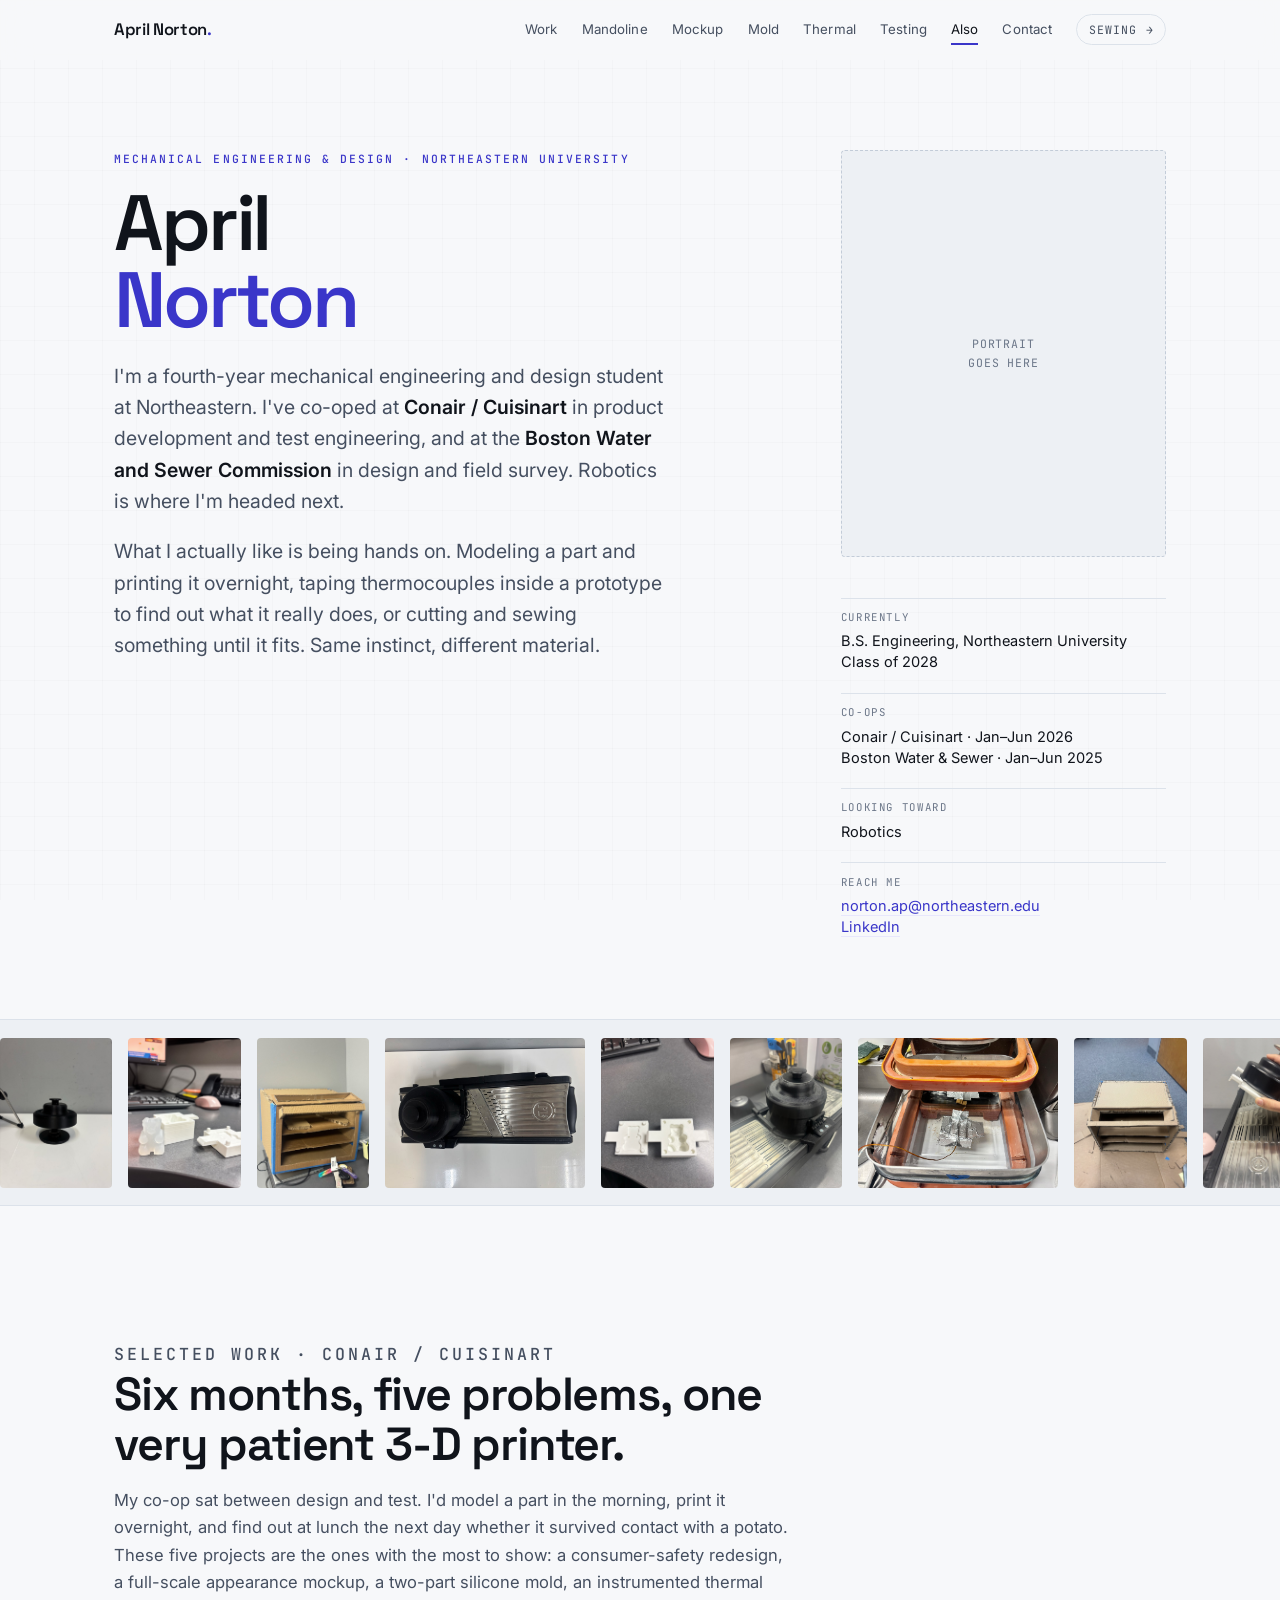
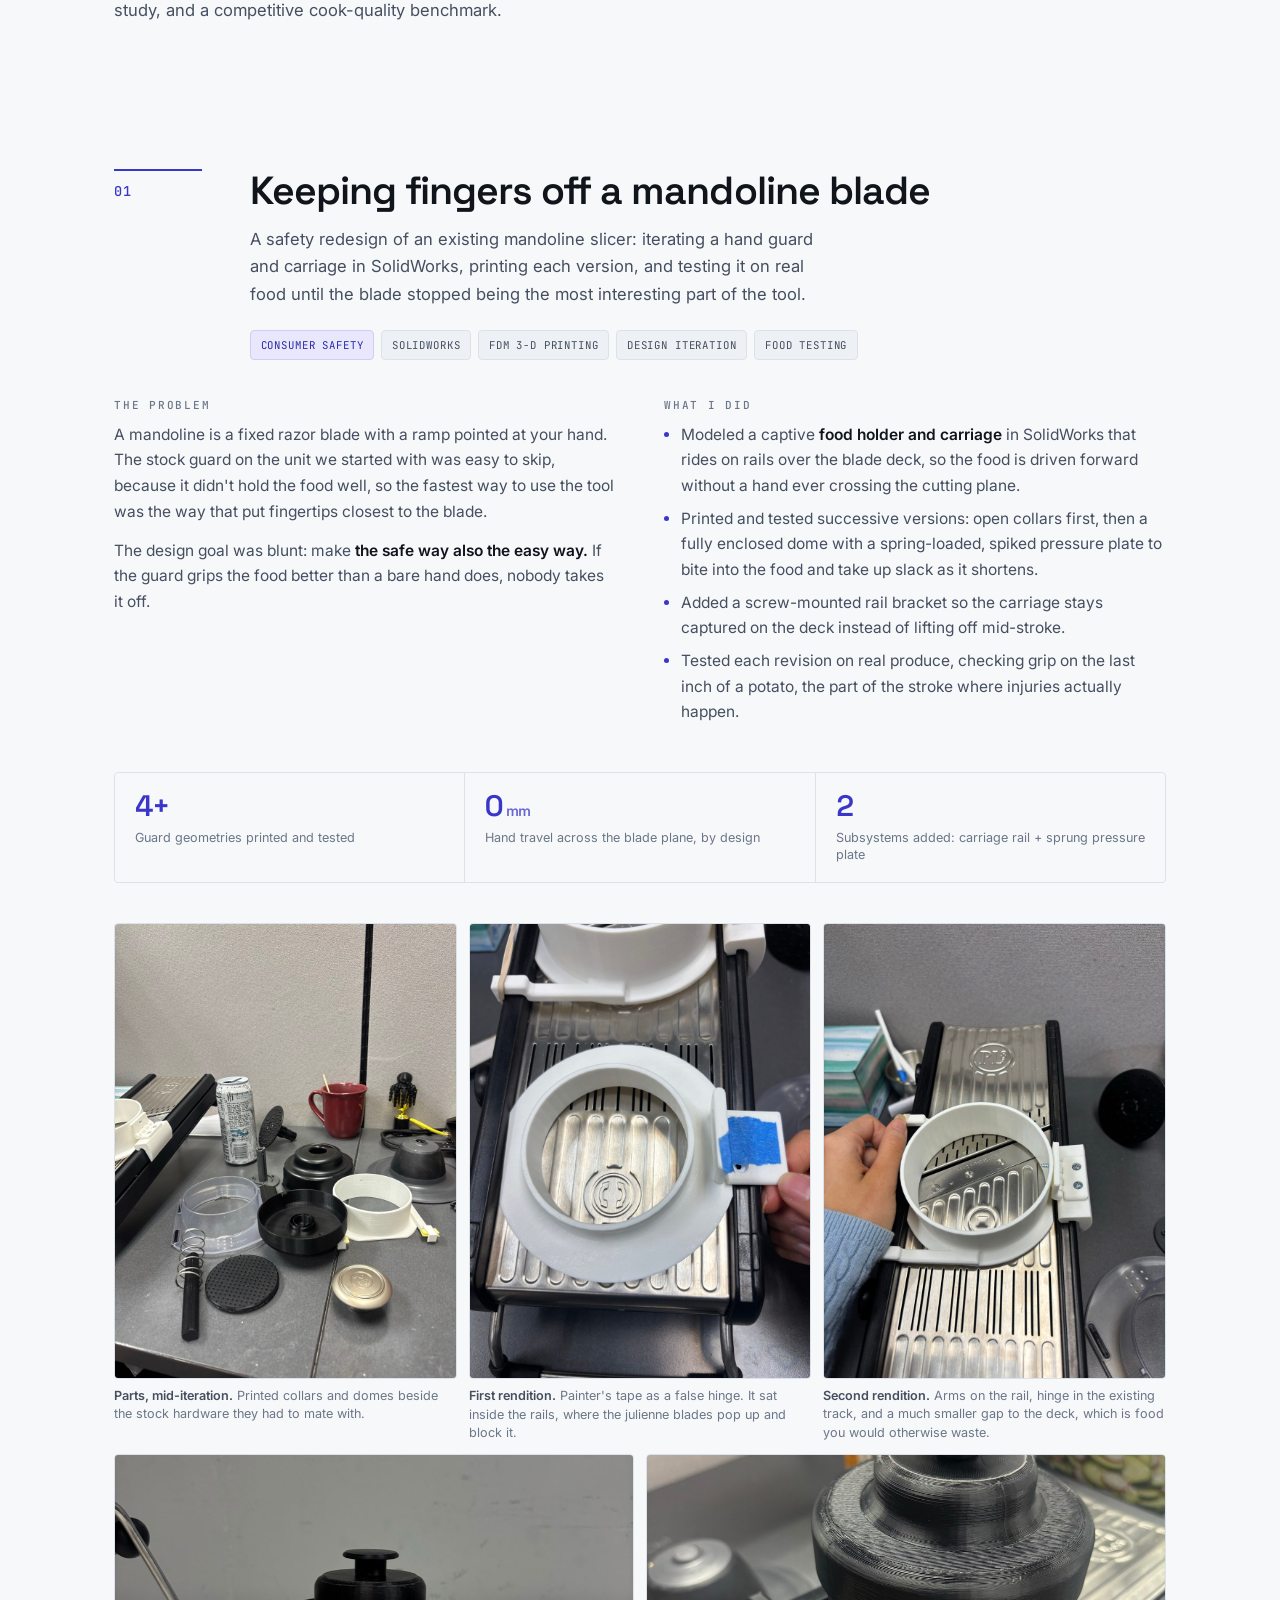
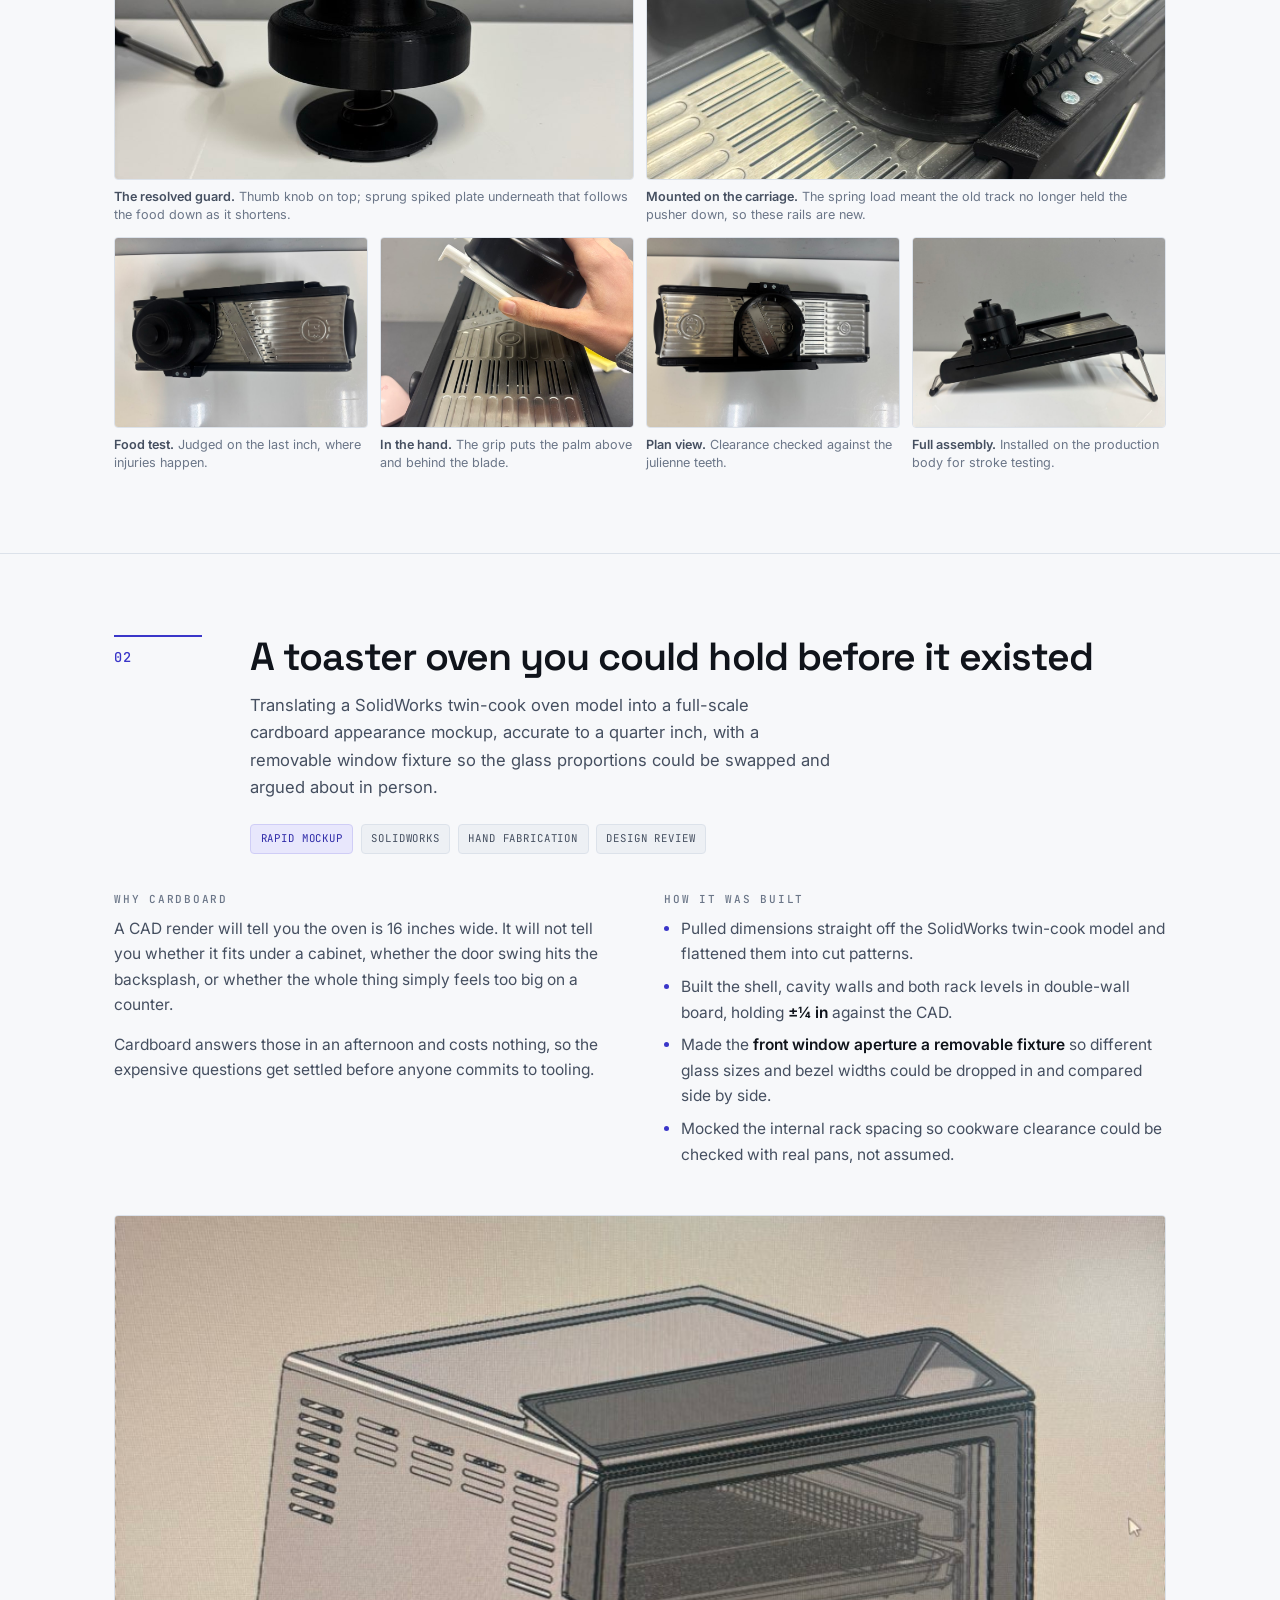
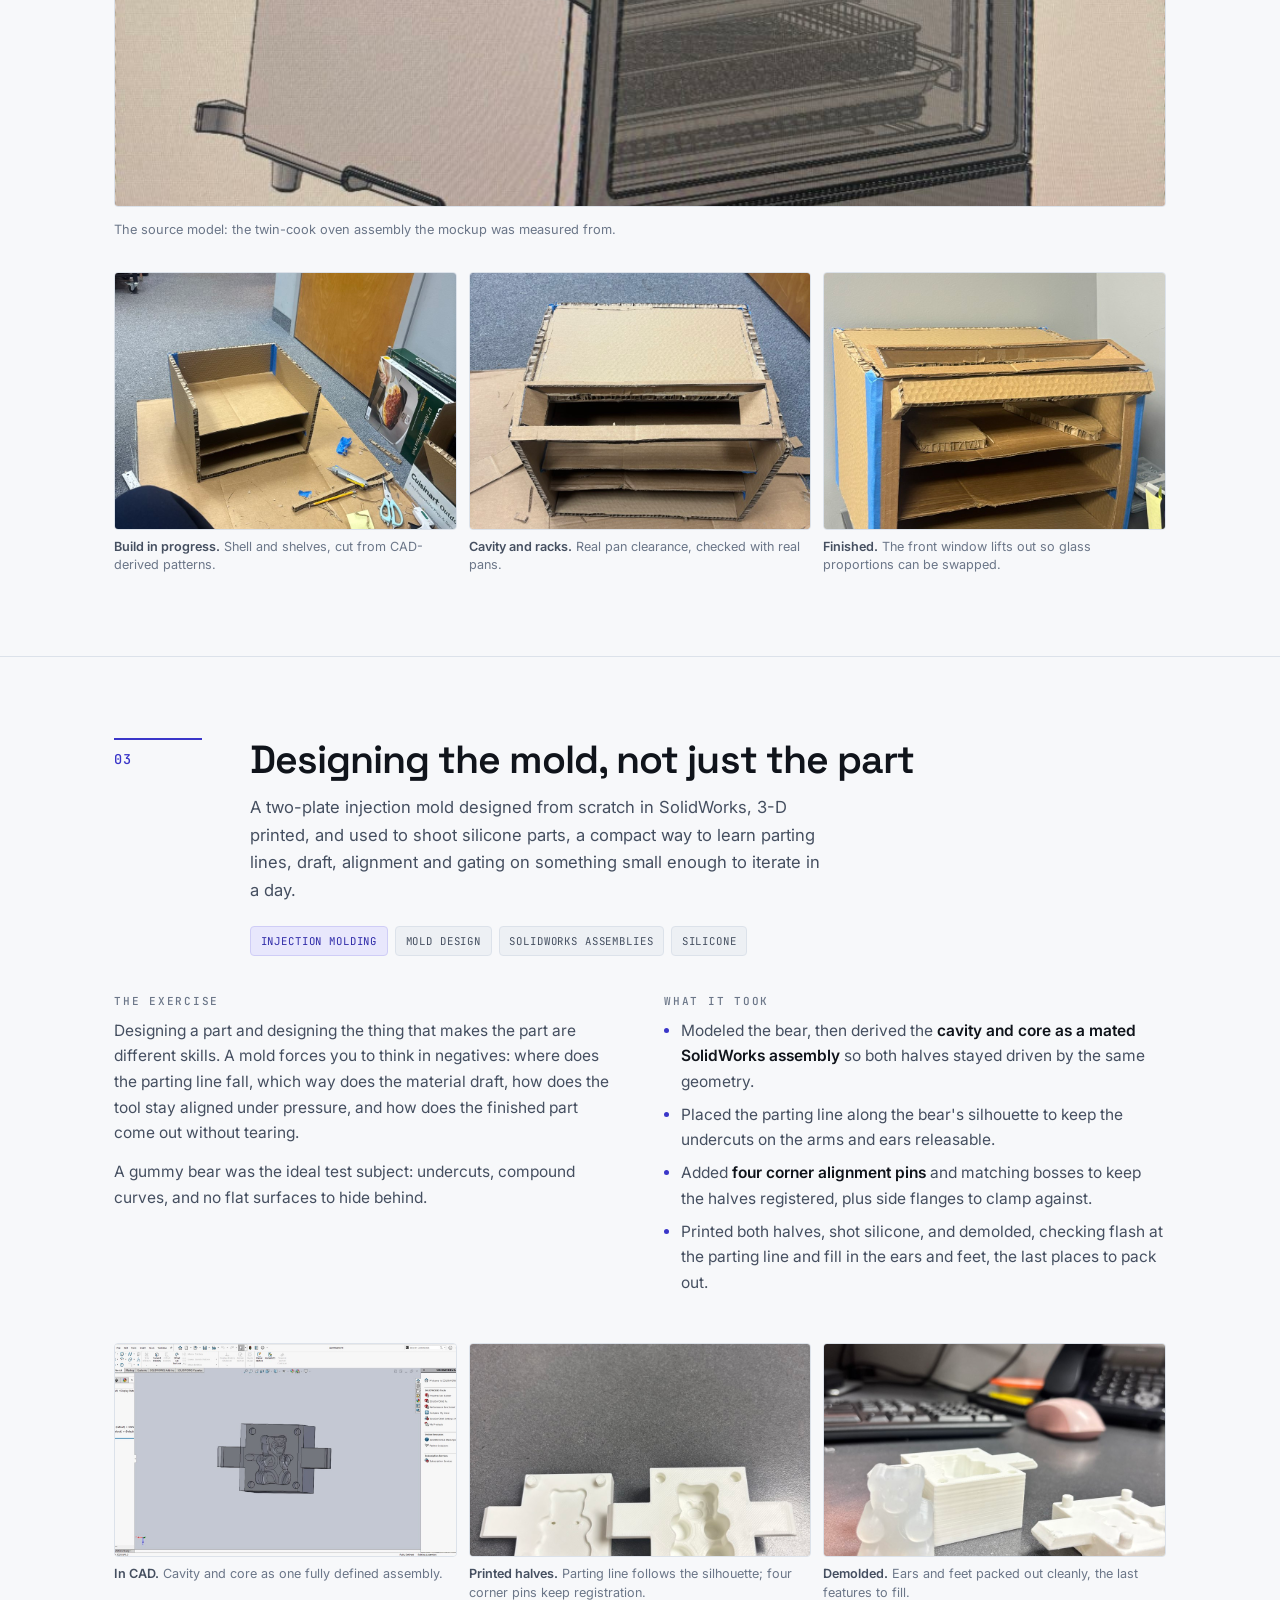
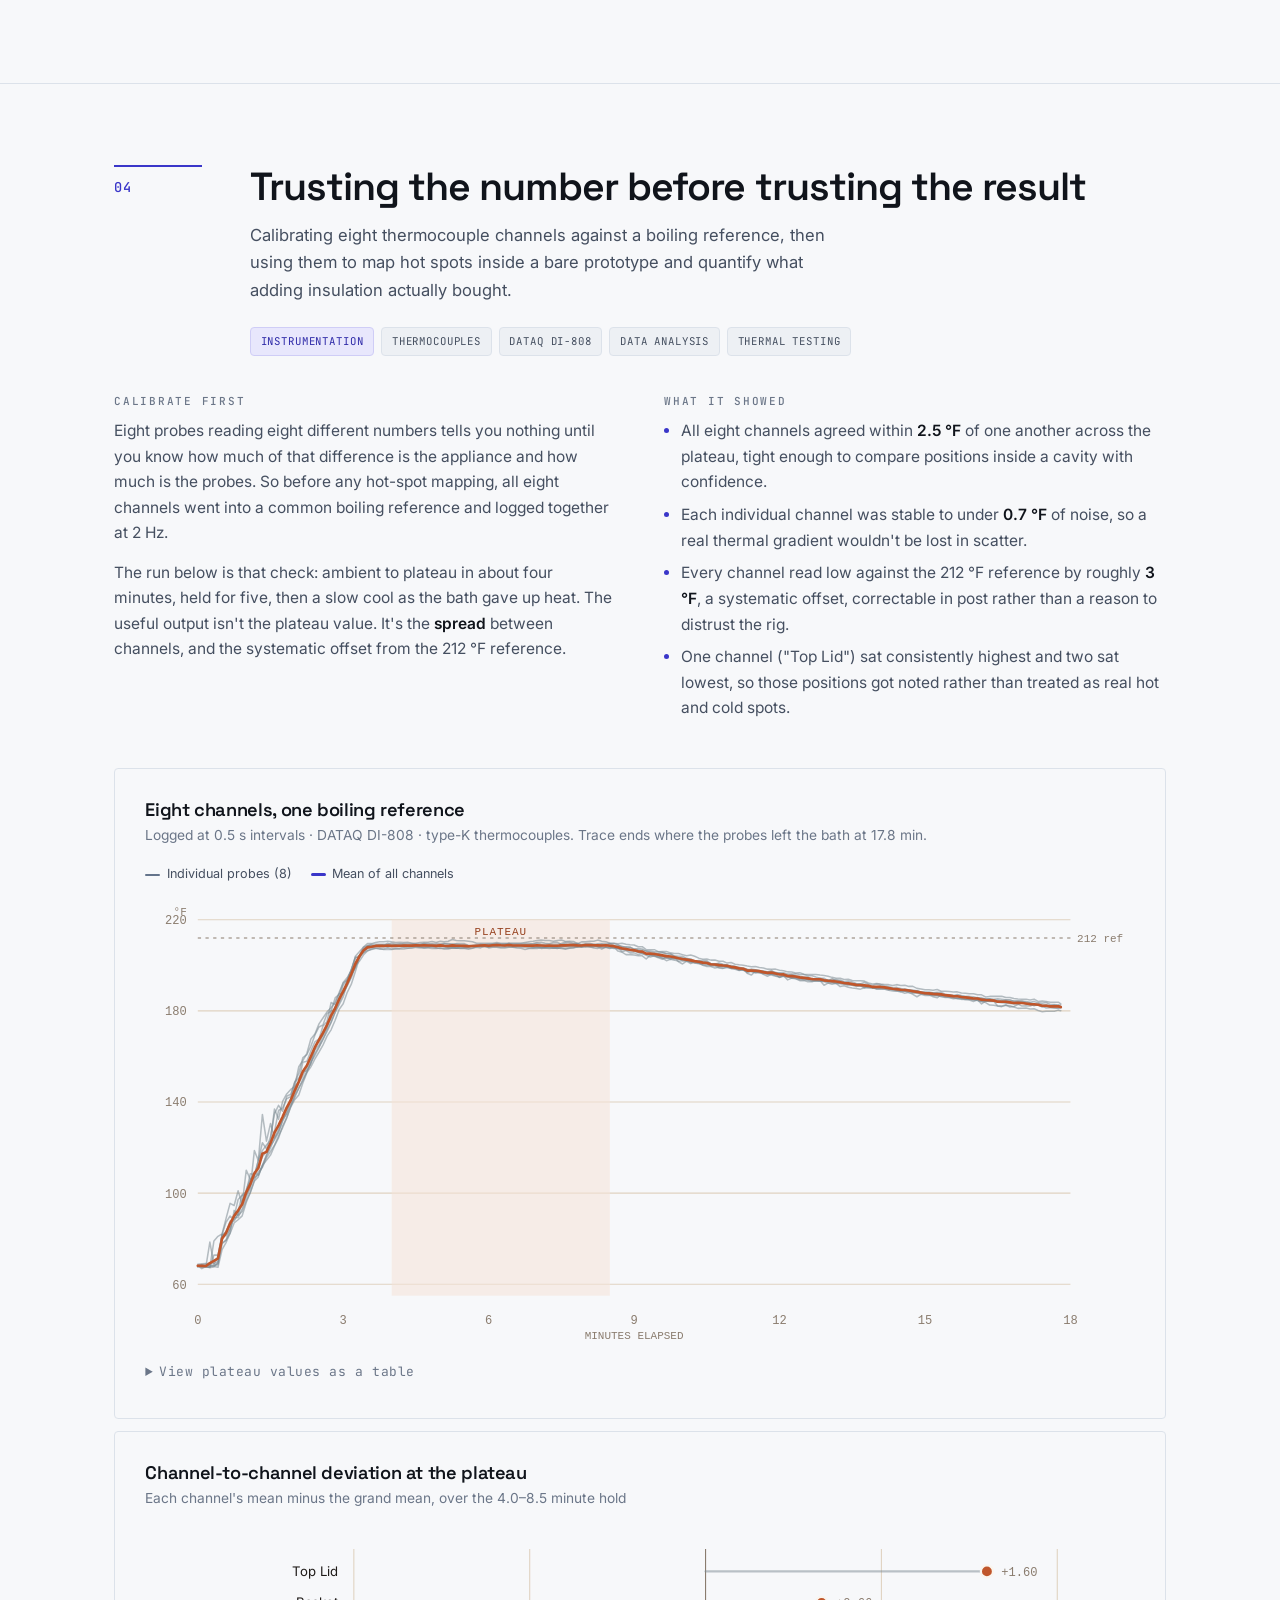
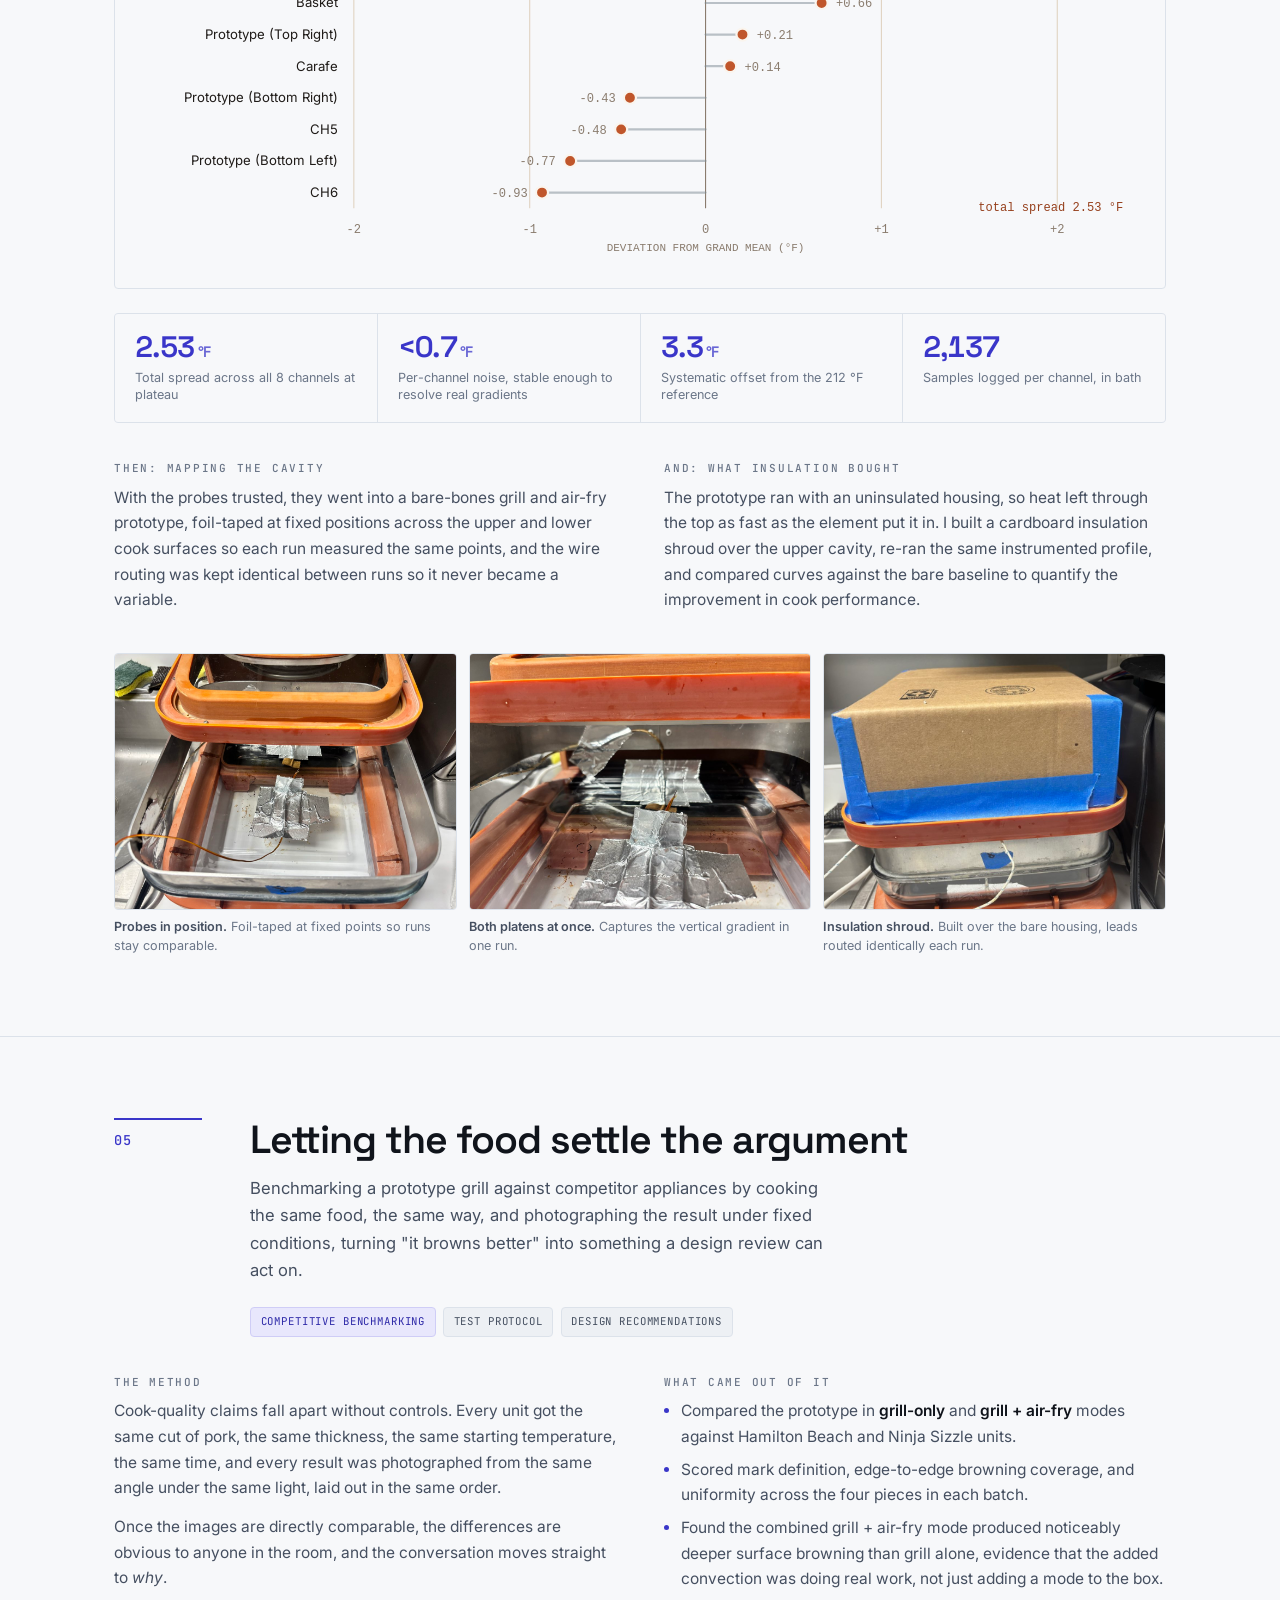
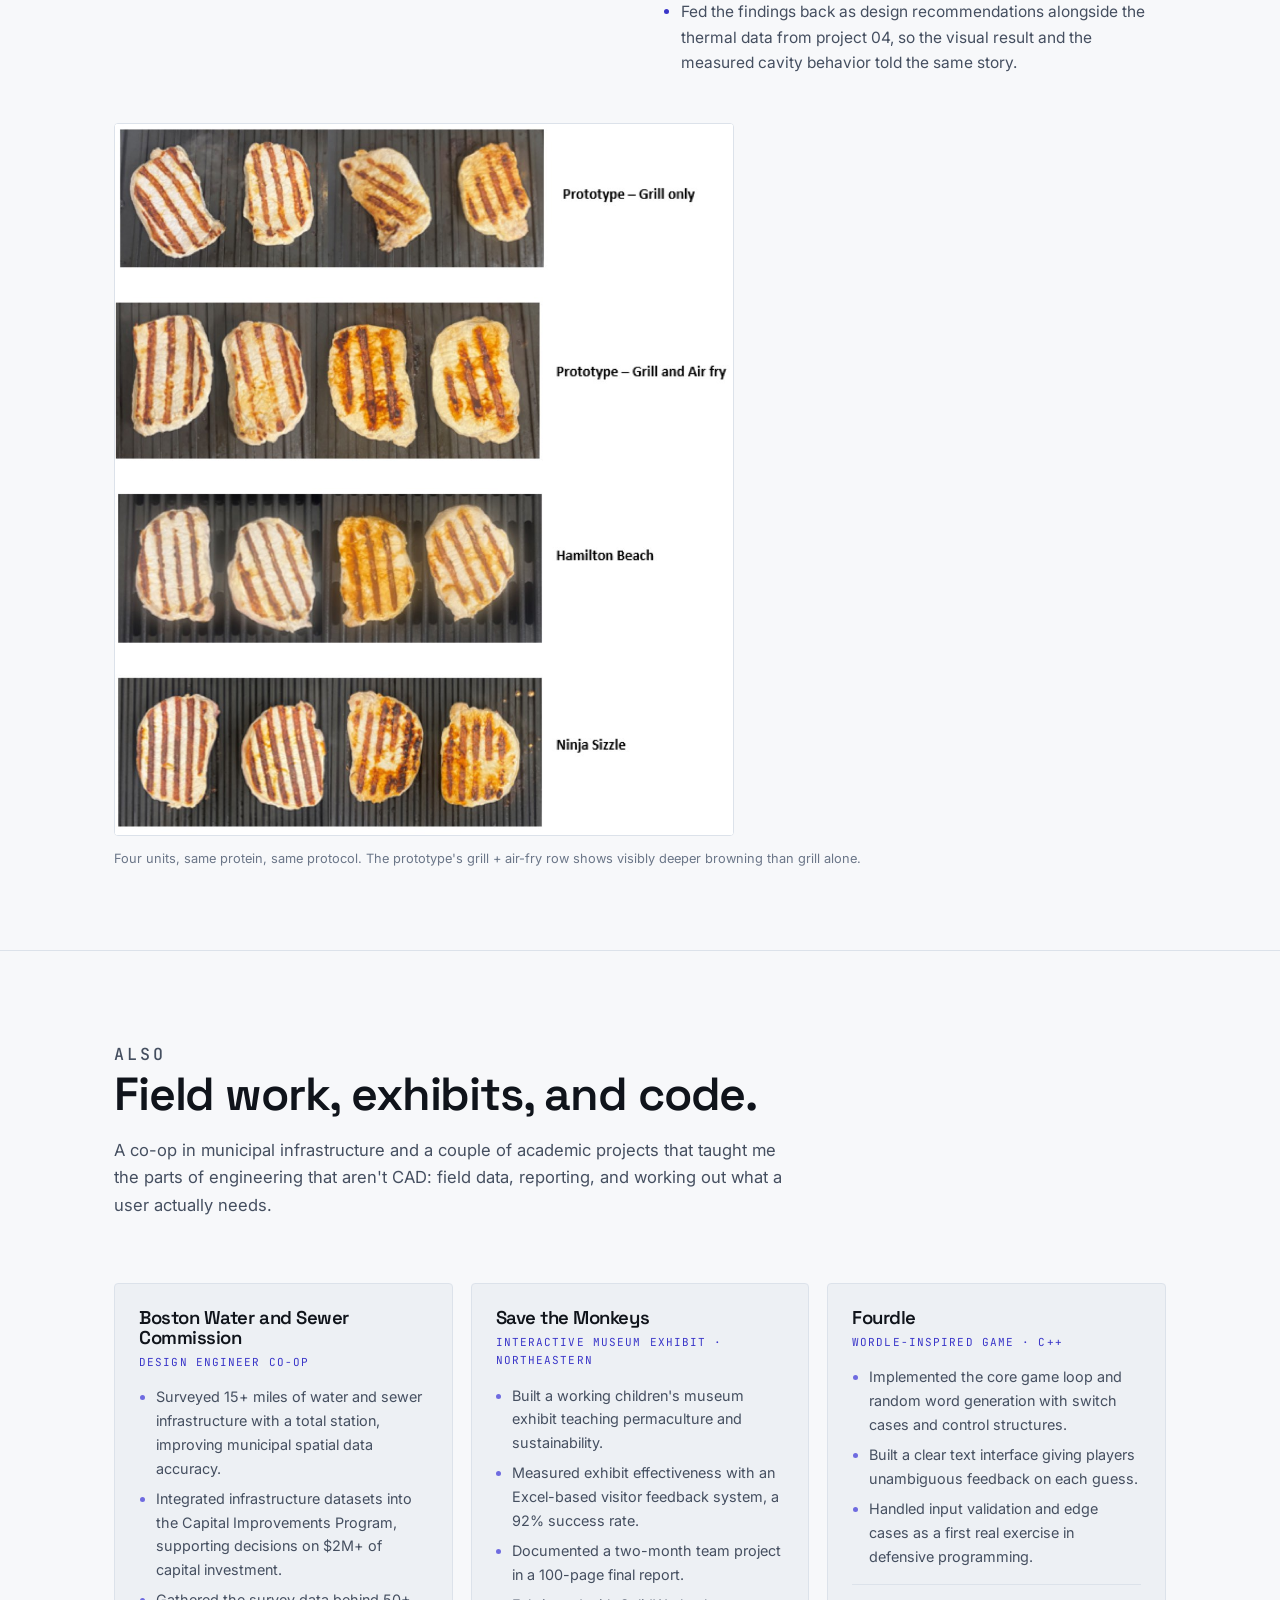
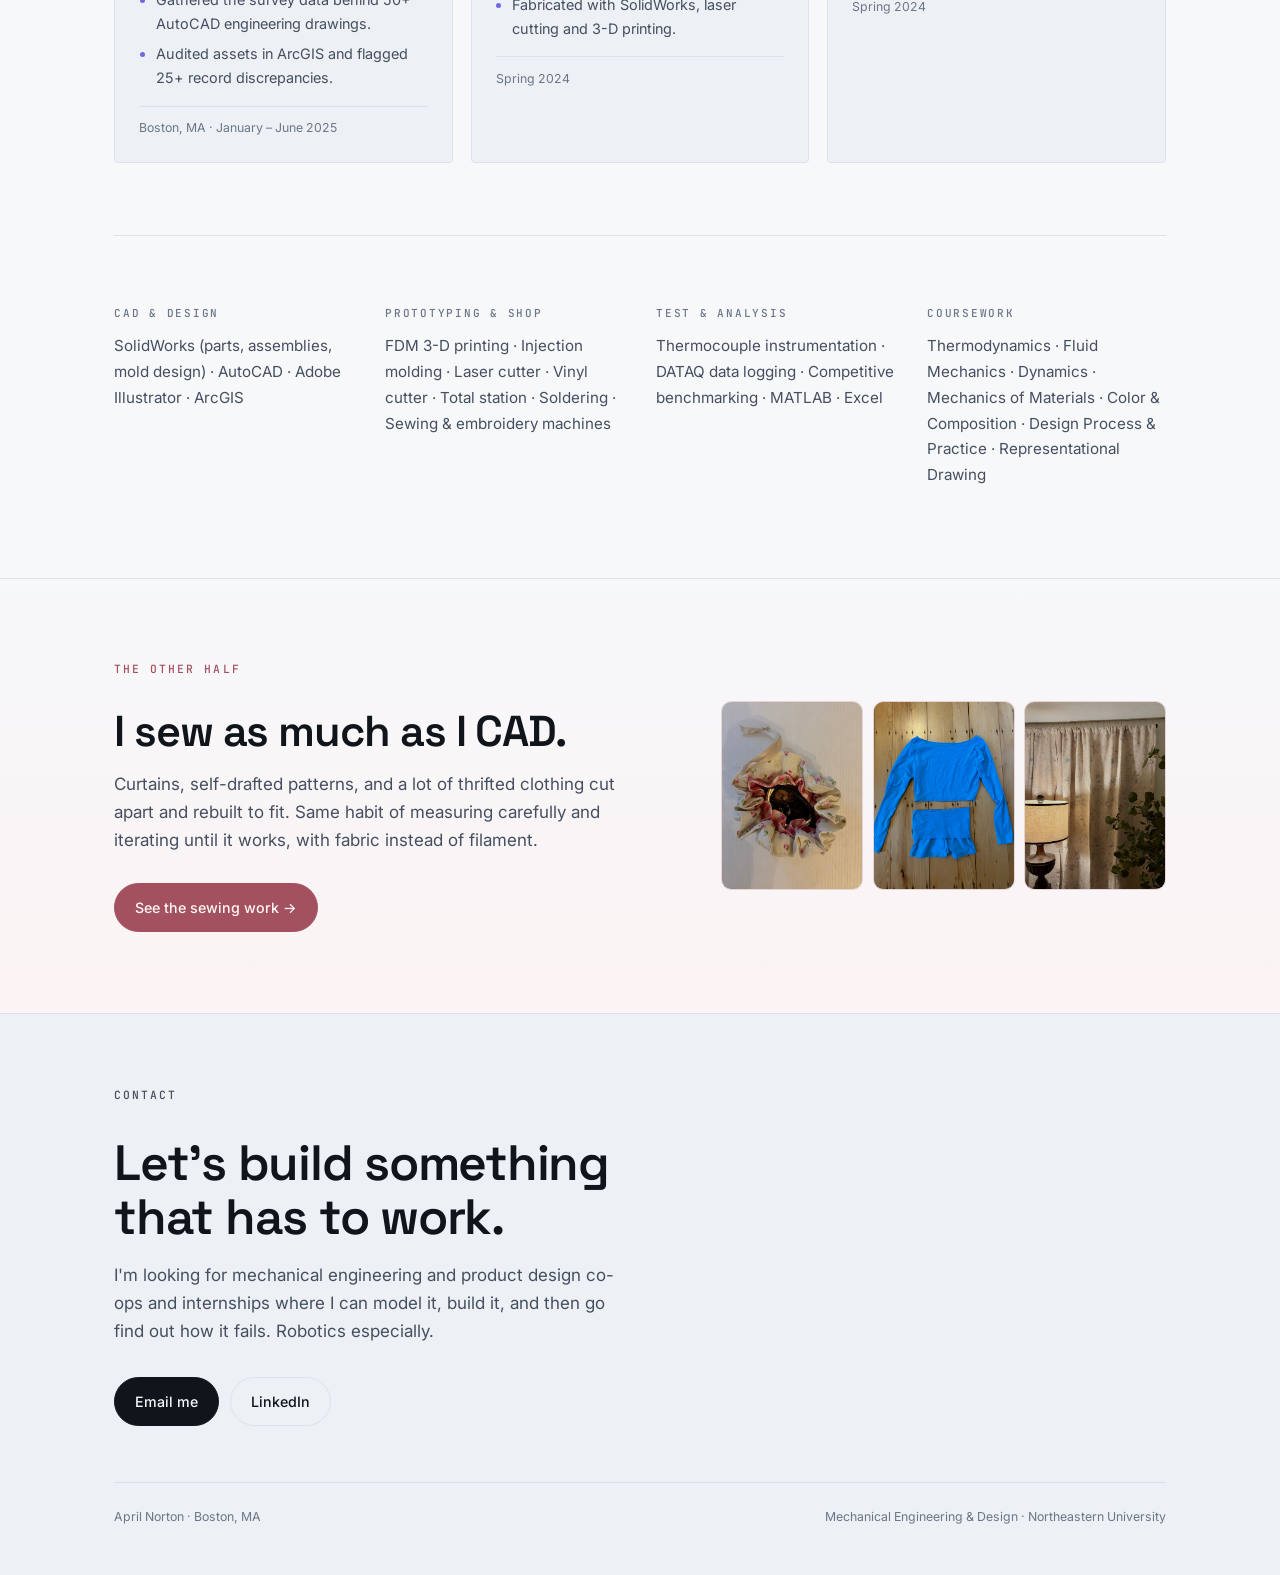
==== commit e80c98da: "Add sewing section, retheme engineering side, rework about/hero - New sewing.html + sewing.css: crea" ====
--- a/index.html
+++ b/index.html
@@ -3,18 +3,18 @@
 <head>
 <meta charset="utf-8">
 <meta name="viewport" content="width=device-width, initial-scale=1">
-<title>April Norton — Mechanical Engineering &amp; Design</title>
+<title>April Norton, Mechanical Engineering &amp; Design</title>
 <meta name="description" content="Portfolio of April Norton, mechanical engineering and design student at Northeastern University. Product development and test engineering co-op at Conair / Cuisinart.">
 <meta name="author" content="April Norton">
 
-<meta property="og:title" content="April Norton — Mechanical Engineering &amp; Design">
+<meta property="og:title" content="April Norton, Mechanical Engineering &amp; Design">
 <meta property="og:description" content="Prototyping, product testing, and CAD work from a product development co-op at Conair / Cuisinart.">
 <meta property="og:type" content="website">
 <meta property="og:image" content="images/IMG_6750.jpg">
 
 <link rel="preconnect" href="https://fonts.googleapis.com">
 <link rel="preconnect" href="https://fonts.gstatic.com" crossorigin>
-<link href="https://fonts.googleapis.com/css2?family=Fraunces:ital,opsz,wght@0,9..144,400..700;1,9..144,400..600&family=Inter:wght@400;500;600&family=IBM+Plex+Mono:wght@400;500&display=swap" rel="stylesheet">
+<link href="https://fonts.googleapis.com/css2?family=Space+Grotesk:wght@500;600;700&family=Inter:wght@400;500;600&family=JetBrains+Mono:wght@400;500&display=swap" rel="stylesheet">
 <link rel="stylesheet" href="styles.css">
 <script>
   /* Opt into the scroll-reveal styles only when JS is available, so the page
@@ -25,7 +25,7 @@
     document.querySelectorAll('.rv:not(.in)').forEach(function (n) { n.classList.add('in'); });
   }, 2500);
 </script>
-<link rel="icon" href="data:image/svg+xml,%3Csvg xmlns='http://www.w3.org/2000/svg' viewBox='0 0 100 100'%3E%3Crect width='100' height='100' rx='22' fill='%23C0562B'/%3E%3Ctext x='50' y='72' font-family='Georgia,serif' font-size='60' fill='%23FAF5EE' text-anchor='middle'%3EA%3C/text%3E%3C/svg%3E">
+<link rel="icon" href="data:image/svg+xml,%3Csvg xmlns='http://www.w3.org/2000/svg' viewBox='0 0 100 100'%3E%3Crect width='100' height='100' rx='22' fill='%233A36C9'/%3E%3Ctext x='50' y='72' font-family='Georgia,serif' font-size='60' fill='%23F7F8FA' text-anchor='middle'%3EA%3C/text%3E%3C/svg%3E">
 </head>
 <body>
 
@@ -41,8 +41,9 @@
       <a href="#mold">Mold</a>
       <a href="#thermal">Thermal</a>
       <a href="#testing">Testing</a>
-      <a href="#about">About</a>
+      <a href="#about">Also</a>
       <a href="#contact">Contact</a>
+      <a class="cross" href="sewing.html">Sewing &#8594;</a>
     </div>
   </div>
 </nav>
@@ -55,28 +56,37 @@
     <div class="hero-grid">
       <div>
         <p class="eyebrow">Mechanical Engineering &amp; Design · Northeastern University</p>
-        <h1>I design things<br>you <em>hold</em>, <em>heat</em>,<br>and <em>break</em>.</h1>
+        <h1>April<br><em>Norton</em></h1>
         <p class="hero-lede">
-          I'm April — a mechanical engineering and design student who spent six months
-          at <strong>Conair / Cuisinart</strong> turning sketches into parts you can
-          actually pick up, cook with, and cut yourself on if the guard isn't right.
-          Below is the work: CAD, printed prototypes, silicone tooling, thermocouples,
-          and a lot of cardboard.
-        </p>
-      </div>
+          I'm a fourth-year mechanical engineering and design student at Northeastern.
+          I've co-oped at <strong>Conair / Cuisinart</strong> in product development and
+          test engineering, and at the <strong>Boston Water and Sewer Commission</strong>
+          in design and field survey. Robotics is where I'm headed next.
+        </p>
+        <p class="hero-lede">
+          What I actually like is being hands on. Modeling a part and printing it overnight,
+          taping thermocouples inside a prototype to find out what it really does, or cutting
+          and sewing something until it fits. Same instinct, different material.
+        </p>
+      </div>
+
+      <div class="portrait-col">
+        <div class="portrait empty">
+          <p>Portrait<br>goes here</p>
+        </div>
 
       <dl class="hero-meta">
         <div class="meta-row">
           <dt>Currently</dt>
-          <dd>B.S. Engineering, Northeastern University — May 2028</dd>
+          <dd>B.S. Engineering, Northeastern University<br>Class of 2028</dd>
         </div>
         <div class="meta-row">
-          <dt>Most recent</dt>
-          <dd>Product Development &amp; Test Engineering Co-op<br>Conair / Cuisinart · Jan–Jun 2026</dd>
+          <dt>Co-ops</dt>
+          <dd>Conair / Cuisinart · Jan–Jun 2026<br>Boston Water &amp; Sewer · Jan–Jun 2025</dd>
         </div>
         <div class="meta-row">
-          <dt>Based in</dt>
-          <dd>Boston, MA</dd>
+          <dt>Looking toward</dt>
+          <dd>Robotics</dd>
         </div>
         <div class="meta-row">
           <dt>Reach me</dt>
@@ -86,6 +96,7 @@
           </dd>
         </div>
       </dl>
+      </div>
     </div>
   </div>
 
@@ -101,7 +112,7 @@
       <p class="eyebrow">Selected work · Conair / Cuisinart</p>
       <h2>Six months, five problems, one very patient 3-D printer.</h2>
       <p>
-        My co-op sat between design and test — I'd model a part in the morning, print it
+        My co-op sat between design and test. I'd model a part in the morning, print it
         overnight, and find out at lunch the next day whether it survived contact with a
         potato. These five projects are the ones with the most to show: a consumer-safety
         redesign, a full-scale appearance mockup, a two-part silicone mold, an instrumented
@@ -119,7 +130,7 @@
       <div>
         <h3 class="p-title">Keeping fingers off a mandoline blade</h3>
         <p class="p-sub">
-          A safety redesign of an existing mandoline slicer — iterating a hand guard
+          A safety redesign of an existing mandoline slicer: iterating a hand guard
           and carriage in SolidWorks, printing each version, and testing it on real food
           until the blade stopped being the most interesting part of the tool.
         </p>
@@ -138,7 +149,7 @@
         <h4>The problem</h4>
         <p>
           A mandoline is a fixed razor blade with a ramp pointed at your hand. The stock
-          guard on the unit we started with was easy to skip — it didn't hold the food
+          guard on the unit we started with was easy to skip, because it didn't hold the food
           well, so the fastest way to use the tool was the way that put fingertips closest
           to the blade.
         </p>
@@ -151,9 +162,9 @@
         <h4>What I did</h4>
         <ul>
           <li>Modeled a captive <strong>food holder and carriage</strong> in SolidWorks that rides on rails over the blade deck, so the food is driven forward without a hand ever crossing the cutting plane.</li>
-          <li>Printed and tested successive versions — open collars first, then a fully enclosed dome with a spring-loaded, spiked pressure plate to bite into the food and take up slack as it shortens.</li>
+          <li>Printed and tested successive versions: open collars first, then a fully enclosed dome with a spring-loaded, spiked pressure plate to bite into the food and take up slack as it shortens.</li>
           <li>Added a screw-mounted rail bracket so the carriage stays captured on the deck instead of lifting off mid-stroke.</li>
-          <li>Tested each revision on real produce, checking grip on the last inch of a potato — the part of the stroke where injuries actually happen.</li>
+          <li>Tested each revision on real produce, checking grip on the last inch of a potato, the part of the stroke where injuries actually happen.</li>
         </ul>
       </div>
     </div>
@@ -161,51 +172,51 @@
     <div class="stats rv">
       <div class="stat"><div class="stat-v">4+</div><div class="stat-l">Guard geometries printed and tested</div></div>
       <div class="stat"><div class="stat-v">0<small> mm</small></div><div class="stat-l">Hand travel across the blade plane, by design</div></div>
-      <div class="stat"><div class="stat-v">2</div><div class="stat-l">Subsystems added — carriage rail + sprung pressure plate</div></div>
+      <div class="stat"><div class="stat-v">2</div><div class="stat-l">Subsystems added: carriage rail + sprung pressure plate</div></div>
     </div>
 
     <div class="gal gal-3 rv">
       <figure class="shot tall">
-        <button data-full="images/IMG_6643.jpg" data-cap="<b>Parts, mid-iteration.</b> Printed collars and domes alongside the stock components — clear guard, spring, spiked plate, and the stainless knob they had to work with.">
+        <button data-full="images/IMG_6643.jpg" data-cap="<b>Parts, mid-iteration.</b> Printed collars and domes alongside the stock components: clear guard, spring, spiked plate, and the stainless knob they had to work with.">
           <img src="images/IMG_6643.jpg" alt="A workbench spread of 3-D printed guard parts, a spring, a spiked plate and a stainless knob beside a mandoline." loading="lazy">
         </button>
         <figcaption><b>Parts, mid-iteration.</b> Printed collars and domes beside the stock hardware they had to mate with.</figcaption>
       </figure>
       <figure class="shot tall">
-        <button data-full="images/IMG_6646.jpg" data-cap="<b>Early white PLA collar.</b> A first pass at capturing the food over the blade — this version proved the diameter and rail location but had nothing holding the food down.">
-          <img src="images/IMG_6646.jpg" alt="A white 3-D printed ring sitting on the mandoline deck directly over the exposed blade." loading="lazy">
-        </button>
-        <figcaption><b>Early collar.</b> Proved the diameter and rail position — but nothing yet held the food <em>down</em>.</figcaption>
+        <button data-full="images/IMG_6644.jpg" data-cap="<b>First rendition.</b> The collar sat down inside the mandoline's own rails, with painter's tape standing in as a false hinge so I could test the motion before printing a real one. It did not survive the julienne blades: when those pop up they block this path completely, so the geometry got redone from scratch.">
+          <img src="images/IMG_6644.jpg" alt="A white printed collar on the mandoline deck with a small tab covered in blue painter's tape acting as a temporary hinge." loading="lazy">
+        </button>
+        <figcaption><b>First rendition.</b> Painter's tape as a false hinge. It sat inside the rails, where the julienne blades pop up and block it.</figcaption>
       </figure>
       <figure class="shot tall">
-        <button data-full="images/IMG_6644.jpg" data-cap="<b>Rail and tab revision.</b> Adding a side tab and a wider flange so the collar could be driven along the deck rather than lifted and replaced each stroke.">
-          <img src="images/IMG_6644.jpg" alt="A white printed collar with a side tab on the mandoline deck, held by hand." loading="lazy">
-        </button>
-        <figcaption><b>Rail and tab revision.</b> Now it could be <em>driven</em> along the deck, not lifted each stroke.</figcaption>
+        <button data-full="images/IMG_6646.jpg" data-cap="<b>Second rendition.</b> Arms along one side to ride the rail, and a hinge on the other to run in the track already built into the mandoline. This one sat very close to the deck, which was the point: the gap between guard and deck is food you end up throwing away. There was another revision between these two that I did not photograph.">
+          <img src="images/IMG_6646.jpg" alt="A white printed ring on the mandoline deck with a screwed bracket on one side, held by hand." loading="lazy">
+        </button>
+        <figcaption><b>Second rendition.</b> Arms on the rail, hinge in the existing track, and a much smaller gap to the deck, which is food you would otherwise waste.</figcaption>
       </figure>
     </div>
 
     <div class="gal gal-2 rv" style="margin-top:.75rem">
       <figure class="shot wide">
-        <button data-full="images/IMG_6750.jpg" data-cap="<b>The resolved guard, off the tool.</b> Enclosed dome, thumb knob on top, and a sprung spiked plate underneath that pushes the food down onto the deck as it gets shorter.">
+        <button data-full="images/IMG_6750.jpg" data-cap="<b>The resolved guard, off the tool.</b> Enclosed dome, thumb knob on top, and a sprung spiked plate underneath that pushes the food down onto the deck as it gets shorter. The spring itself came off a pusher from a different mandoline.">
           <img src="images/IMG_6750.jpg" alt="The finished black 3-D printed dome guard standing alone, showing the knob on top and the sprung spiked plate beneath." loading="lazy">
         </button>
         <figcaption><b>The resolved guard.</b> Thumb knob on top; sprung spiked plate underneath that follows the food down as it shortens.</figcaption>
       </figure>
       <figure class="shot wide">
-        <button data-full="images/IMG_6697.jpg" data-cap="<b>Mounted on the carriage.</b> The guard captured on its printed rail bracket, screwed to the deck so it can't lift off mid-stroke.">
+        <button data-full="images/IMG_6697.jpg" data-cap="<b>Mounted on the carriage.</b> Once the pusher was spring loaded, the original track could no longer hold it down against the spring force, so I designed new rails and screwed them onto the deck.">
           <img src="images/IMG_6697.jpg" alt="The black dome guard mounted on a printed rail bracket screwed onto the mandoline deck." loading="lazy">
         </button>
-        <figcaption><b>Mounted on the carriage.</b> Screwed to the deck so it stays captured through the whole stroke.</figcaption>
+        <figcaption><b>Mounted on the carriage.</b> The spring load meant the old track no longer held the pusher down, so these rails are new.</figcaption>
       </figure>
     </div>
 
     <div class="gal gal-4 rv" style="margin-top:.75rem">
       <figure class="shot">
-        <button data-full="images/IMG_6753.jpg" data-cap="<b>Food test.</b> A potato loaded in the guard. The last inch of a vegetable is where mandoline injuries happen — so that's the part of the stroke each revision was judged on.">
+        <button data-full="images/IMG_6753.jpg" data-cap="<b>Food test.</b> A potato loaded in the guard. The last inch of a vegetable is where mandoline injuries happen, so that's the part of the stroke each revision was judged on.">
           <img src="images/IMG_6753.jpg" alt="A potato held inside the black printed guard ring on the mandoline blade deck." loading="lazy">
         </button>
-        <figcaption><b>Food test.</b> Judged on the last inch — where injuries happen.</figcaption>
+        <figcaption><b>Food test.</b> Judged on the last inch, where injuries happen.</figcaption>
       </figure>
       <figure class="shot">
         <button data-full="images/IMG_6579.jpg" data-cap="<b>In the hand.</b> Checking that the knob lands naturally under a palm and that the grip forces the hand to stay above and behind the blade.">
@@ -238,7 +249,7 @@
         <h3 class="p-title">A toaster oven you could hold before it existed</h3>
         <p class="p-sub">
           Translating a SolidWorks twin-cook oven model into a full-scale cardboard
-          appearance mockup — accurate to a quarter inch, with a removable window
+          appearance mockup, accurate to a quarter inch, with a removable window
           fixture so the glass proportions could be swapped and argued about in person.
         </p>
         <div class="tags">
@@ -259,7 +270,7 @@
           whether the whole thing simply feels too big on a counter.
         </p>
         <p>
-          Cardboard answers those in an afternoon and costs nothing — so the expensive
+          Cardboard answers those in an afternoon and costs nothing, so the expensive
           questions get settled before anyone commits to tooling.
         </p>
       </div>
@@ -277,11 +288,11 @@
     <div class="feature rv">
       <img src="images/IMG_6738.jpg" alt="A monitor showing the SolidWorks twin-cook toaster oven assembly in a clear-view render with racks visible through the door." loading="lazy">
     </div>
-    <p style="font-size:.8rem;color:var(--ink-3);margin:0 0 2rem;">The source model — the twin-cook oven assembly the mockup was measured from.</p>
+    <p style="font-size:.8rem;color:var(--ink-3);margin:0 0 2rem;">The source model: the twin-cook oven assembly the mockup was measured from.</p>
 
     <div class="gal gal-3 rv">
       <figure class="shot">
-        <button data-full="images/IMG_6702.jpg" data-cap="<b>Build in progress.</b> Shell and rack shelves going together on the floor — cut patterns derived directly from the CAD dimensions.">
+        <button data-full="images/IMG_6702.jpg" data-cap="<b>Build in progress.</b> Shell and rack shelves going together on the floor. Cut patterns derived directly from the CAD dimensions.">
           <img src="images/IMG_6702.jpg" alt="A partially assembled cardboard oven shell with two shelves, surrounded by cutting tools on the floor." loading="lazy">
         </button>
         <figcaption><b>Build in progress.</b> Shell and shelves, cut from CAD-derived patterns.</figcaption>
@@ -293,7 +304,7 @@
         <figcaption><b>Cavity and racks.</b> Real pan clearance, checked with real pans.</figcaption>
       </figure>
       <figure class="shot">
-        <button data-full="images/IMG_6819.jpg" data-cap="<b>Finished mockup.</b> The removable window fixture sits in the front face — lift it out and a different glass proportion drops straight in.">
+        <button data-full="images/IMG_6819.jpg" data-cap="<b>Finished mockup.</b> The removable window fixture sits in the front face. Lift it out and a different glass proportion drops straight in.">
           <img src="images/IMG_6819.jpg" alt="The completed cardboard toaster oven mockup with taped edges, an open front aperture and internal racks." loading="lazy">
         </button>
         <figcaption><b>Finished.</b> The front window lifts out so glass proportions can be swapped.</figcaption>
@@ -311,7 +322,7 @@
         <h3 class="p-title">Designing the mold, not just the part</h3>
         <p class="p-sub">
           A two-plate injection mold designed from scratch in SolidWorks, 3-D printed,
-          and used to shoot silicone parts — a compact way to learn parting lines,
+          and used to shoot silicone parts, a compact way to learn parting lines,
           draft, alignment and gating on something small enough to iterate in a day.
         </p>
         <div class="tags">
@@ -333,7 +344,7 @@
           pressure, and how does the finished part come out without tearing.
         </p>
         <p>
-          A gummy bear was the ideal test subject — undercuts, compound curves, and no
+          A gummy bear was the ideal test subject: undercuts, compound curves, and no
           flat surfaces to hide behind.
         </p>
       </div>
@@ -343,7 +354,7 @@
           <li>Modeled the bear, then derived the <strong>cavity and core as a mated SolidWorks assembly</strong> so both halves stayed driven by the same geometry.</li>
           <li>Placed the parting line along the bear's silhouette to keep the undercuts on the arms and ears releasable.</li>
           <li>Added <strong>four corner alignment pins</strong> and matching bosses to keep the halves registered, plus side flanges to clamp against.</li>
-          <li>Printed both halves, shot silicone, and demolded — checking flash at the parting line and fill in the ears and feet, the last places to pack out.</li>
+          <li>Printed both halves, shot silicone, and demolded, checking flash at the parting line and fill in the ears and feet, the last places to pack out.</li>
         </ul>
       </div>
     </div>
@@ -362,10 +373,10 @@
         <figcaption><b>Printed halves.</b> Parting line follows the silhouette; four corner pins keep registration.</figcaption>
       </figure>
       <figure class="shot wide">
-        <button data-full="images/IMG_7394.jpg" data-cap="<b>Demolded.</b> The finished translucent silicone bear next to the open tool — ears and feet filled cleanly, which are the last features to pack out.">
+        <button data-full="images/IMG_7394.jpg" data-cap="<b>Demolded.</b> The finished translucent silicone bear next to the open tool. Ears and feet filled cleanly, which are the last features to pack out.">
           <img src="images/IMG_7394.jpg" alt="A translucent silicone gummy bear standing beside the opened 3-D printed mold halves on a desk." loading="lazy">
         </button>
-        <figcaption><b>Demolded.</b> Ears and feet packed out cleanly — the last features to fill.</figcaption>
+        <figcaption><b>Demolded.</b> Ears and feet packed out cleanly, the last features to fill.</figcaption>
       </figure>
     </div>
   </div>
@@ -405,16 +416,16 @@
         <p>
           The run below is that check: ambient to plateau in about four minutes, held for
           five, then a slow cool as the bath gave up heat. The useful output isn't the
-          plateau value — it's the <strong>spread</strong> between channels, and the
+          plateau value. It's the <strong>spread</strong> between channels, and the
           systematic offset from the 212 °F reference.
         </p>
       </div>
       <div class="block">
         <h4>What it showed</h4>
         <ul>
-          <li>All eight channels agreed within <strong>2.5 °F</strong> of one another across the plateau — tight enough to compare positions inside a cavity with confidence.</li>
+          <li>All eight channels agreed within <strong>2.5 °F</strong> of one another across the plateau, tight enough to compare positions inside a cavity with confidence.</li>
           <li>Each individual channel was stable to under <strong>0.7 °F</strong> of noise, so a real thermal gradient wouldn't be lost in scatter.</li>
-          <li>Every channel read low against the 212 °F reference by roughly <strong>3 °F</strong> — a systematic offset, correctable in post rather than a reason to distrust the rig.</li>
+          <li>Every channel read low against the 212 °F reference by roughly <strong>3 °F</strong>, a systematic offset, correctable in post rather than a reason to distrust the rig.</li>
           <li>One channel ("Top Lid") sat consistently highest and two sat lowest, so those positions got noted rather than treated as real hot and cold spots.</li>
         </ul>
       </div>
@@ -456,7 +467,7 @@
 
     <div class="stats rv" style="margin-top:1.5rem">
       <div class="stat"><div class="stat-v">2.53<small> °F</small></div><div class="stat-l">Total spread across all 8 channels at plateau</div></div>
-      <div class="stat"><div class="stat-v">&lt;0.7<small> °F</small></div><div class="stat-l">Per-channel noise — stable enough to resolve real gradients</div></div>
+      <div class="stat"><div class="stat-v">&lt;0.7<small> °F</small></div><div class="stat-l">Per-channel noise, stable enough to resolve real gradients</div></div>
       <div class="stat"><div class="stat-v">3.3<small> °F</small></div><div class="stat-l">Systematic offset from the 212 °F reference</div></div>
       <div class="stat"><div class="stat-v">2,137</div><div class="stat-l">Samples logged per channel, in bath</div></div>
     </div>
@@ -466,7 +477,7 @@
         <h4>Then: mapping the cavity</h4>
         <p>
           With the probes trusted, they went into a bare-bones grill and air-fry
-          prototype — foil-taped at fixed positions across the upper and lower cook
+          prototype, foil-taped at fixed positions across the upper and lower cook
           surfaces so each run measured the same points, and the wire routing was kept
           identical between runs so it never became a variable.
         </p>
@@ -514,7 +525,7 @@
         <h3 class="p-title">Letting the food settle the argument</h3>
         <p class="p-sub">
           Benchmarking a prototype grill against competitor appliances by cooking the
-          same food, the same way, and photographing the result under fixed conditions —
+          same food, the same way, and photographing the result under fixed conditions,
           turning "it browns better" into something a design review can act on.
         </p>
         <div class="tags">
@@ -530,7 +541,7 @@
         <h4>The method</h4>
         <p>
           Cook-quality claims fall apart without controls. Every unit got the same cut of
-          pork, the same thickness, the same starting temperature, the same time — and
+          pork, the same thickness, the same starting temperature, the same time, and
           every result was photographed from the same angle under the same light, laid
           out in the same order.
         </p>
@@ -544,7 +555,7 @@
         <ul>
           <li>Compared the prototype in <strong>grill-only</strong> and <strong>grill + air-fry</strong> modes against Hamilton Beach and Ninja Sizzle units.</li>
           <li>Scored mark definition, edge-to-edge browning coverage, and uniformity across the four pieces in each batch.</li>
-          <li>Found the combined grill + air-fry mode produced noticeably deeper surface browning than grill alone — evidence that the added convection was doing real work, not just adding a mode to the box.</li>
+          <li>Found the combined grill + air-fry mode produced noticeably deeper surface browning than grill alone, evidence that the added convection was doing real work, not just adding a mode to the box.</li>
           <li>Fed the findings back as design recommendations alongside the thermal data from project 04, so the visual result and the measured cavity behavior told the same story.</li>
         </ul>
       </div>
@@ -554,7 +565,7 @@
       <img src="images/benchmark-chops.jpg" alt="A comparison sheet showing four rows of four grilled pork chops each, labelled Prototype grill only, Prototype grill and air fry, Hamilton Beach, and Ninja Sizzle." loading="lazy">
     </div>
     <p style="font-size:.8rem;color:var(--ink-3);margin:0;">
-      Four units, same protein, same protocol — the prototype's grill + air-fry row shows visibly deeper browning than grill alone.
+      Four units, same protein, same protocol. The prototype's grill + air-fry row shows visibly deeper browning than grill alone.
     </p>
   </div>
 </article>
@@ -564,11 +575,11 @@
   <div class="wrap">
     <div class="section-head rv">
       <p class="eyebrow">Also</p>
-      <h2>Before the kitchen, the street.</h2>
+      <h2>Field work, exhibits, and code.</h2>
       <p>
-        A previous co-op in municipal infrastructure and a couple of academic projects
-        that taught me the parts of engineering that aren't CAD — field data, reporting,
-        and working out what a user actually needs.
+        A co-op in municipal infrastructure and a couple of academic projects that taught
+        me the parts of engineering that aren't CAD: field data, reporting, and working out
+        what a user actually needs.
       </p>
     </div>
 
@@ -590,7 +601,7 @@
         <div class="role">Interactive museum exhibit · Northeastern</div>
         <ul>
           <li>Built a working children's museum exhibit teaching permaculture and sustainability.</li>
-          <li>Measured exhibit effectiveness with an Excel-based visitor feedback system — 92% success rate.</li>
+          <li>Measured exhibit effectiveness with an Excel-based visitor feedback system, a 92% success rate.</li>
           <li>Documented a two-month team project in a 100-page final report.</li>
           <li>Fabricated with SolidWorks, laser cutting and 3-D printing.</li>
         </ul>
@@ -632,16 +643,39 @@
   </div>
 </section>
 
+<!-- ============ SEWING TEASER ============ -->
+<section class="teaser">
+  <div class="wrap">
+    <div class="teaser-in rv">
+      <div>
+        <p class="eyebrow">The other half</p>
+        <h2>I sew as much as I CAD.</h2>
+        <p>
+          Curtains, self-drafted patterns, and a lot of thrifted clothing cut apart and
+          rebuilt to fit. Same habit of measuring carefully and iterating until it works,
+          with fabric instead of filament.
+        </p>
+        <a class="btn rose" href="sewing.html">See the sewing work &#8594;</a>
+      </div>
+      <div class="teaser-shots">
+        <img src="images/sew-jewelry-pouch.jpg" alt="A drawstring jewelry pouch in cream floral cotton with a pink gingham lining." loading="lazy">
+        <img src="images/sew-lounge-set.jpg" alt="A blue long sleeve top and matching shorts laid flat on a wooden floor." loading="lazy">
+        <img src="images/sew-curtains-floral.jpg" alt="Floor length floral curtains beside a lamp." loading="lazy">
+      </div>
+    </div>
+  </div>
+</section>
+
 </main>
 
 <!-- ============ FOOTER ============ -->
 <footer class="foot" id="contact">
   <div class="wrap">
     <p class="eyebrow rv">Contact</p>
-    <h2 class="rv">Let's build something<br>that has to survive a kitchen.</h2>
+    <h2 class="rv">Let's build something<br>that has to work.</h2>
     <p class="rv">
       I'm looking for mechanical engineering and product design co-ops and internships
-      where I can model it, print it, and then go find out how it fails.
+      where I can model it, build it, and then go find out how it fails. Robotics especially.
     </p>
     <div class="foot-links rv">
       <a class="btn" href="mailto:norton.ap@northeastern.edu">Email me</a>
@@ -649,7 +683,7 @@
     </div>
     <div class="foot-base">
       <span>April Norton · Boston, MA</span>
-      <span>Mechanical Engineering &amp; Design · Northeastern University '28</span>
+      <span>Mechanical Engineering &amp; Design · Northeastern University</span>
     </div>
   </div>
 </footer>
--- a/styles.css
+++ b/styles.css
@@ -1,31 +1,33 @@
 /* ============================================================
-   April Norton — portfolio
-   Palette: warm paper + terracotta accent + stainless neutral
+   April Norton, portfolio
+   Engineering side: cool paper, graphite ink, indigo signal.
+   Deliberately squared and technical, to contrast with the
+   soft, rounded sewing page (sewing.css).
    ============================================================ */
 
 :root {
-  --paper:        #FAF5EE;
-  --paper-deep:   #F933EA; /* overridden below */
-  --paper-deep:   #F2E9DD;
-  --paper-warm:   #EFE3D3;
-  --ink:          #1F1B18;
-  --ink-2:        #554C44;
-  --ink-3:        #8A7C6E;
-  --rule:         #E0D3C1;
-  --accent:       #C0562B;
-  --accent-soft:  #E08A5F;
-  --accent-wash:  #F6E4D9;
-  --steel:        #7C8A93;
-  --steel-wash:   #E7EAEC;
+  --paper:        #F7F8FA;
+  --paper-deep:   #EDF0F4;
+  --paper-warm:   #E5EAF0;
+  --ink:          #10141B;
+  --ink-2:        #454F60;
+  --ink-3:        #6B7688;
+  --rule:         #DCE2EA;
+  --accent:       #3A36C9;
+  --accent-soft:  #6F6BE0;
+  --accent-wash:  #E8E7FC;
+  --steel:        #64748B;
+  --steel-wash:   #E8ECF1;
 
   --maxw: 1180px;
   --gut: clamp(1.25rem, 5vw, 4rem);
 
-  --serif: "Fraunces", "Iowan Old Style", "Palatino Linotype", Palatino, Georgia, serif;
+  --display: "Space Grotesk", "Helvetica Neue", Helvetica, Arial, sans-serif;
   --sans: "Inter", -apple-system, BlinkMacSystemFont, "Segoe UI", Helvetica, Arial, sans-serif;
-  --mono: "IBM Plex Mono", ui-monospace, SFMono-Regular, Menlo, monospace;
+  --mono: "JetBrains Mono", ui-monospace, SFMono-Regular, Menlo, monospace;
 
   --ease: cubic-bezier(.22,.61,.36,1);
+  --r: 4px;   /* tight radius: the engineering side is squared off */
 }
 
 * { box-sizing: border-box; }
@@ -44,15 +46,18 @@
   text-rendering: optimizeLegibility;
 }
 
-/* subtle paper grain */
+/* faint drafting grid instead of paper grain */
 body::before {
   content: "";
   position: fixed;
   inset: 0;
   pointer-events: none;
   z-index: 0;
-  opacity: .5;
-  background-image: url("data:image/svg+xml,%3Csvg xmlns='http://www.w3.org/2000/svg' width='160' height='160'%3E%3Cfilter id='n'%3E%3CfeTurbulence type='fractalNoise' baseFrequency='.85' numOctaves='3'/%3E%3CfeColorMatrix type='saturate' values='0'/%3E%3C/filter%3E%3Crect width='160' height='160' filter='url(%23n)' opacity='.055'/%3E%3C/svg%3E");
+  opacity: .55;
+  background-image:
+    linear-gradient(to right, rgba(16,20,27,.035) 1px, transparent 1px),
+    linear-gradient(to bottom, rgba(16,20,27,.035) 1px, transparent 1px);
+  background-size: 34px 34px;
 }
 
 img { max-width: 100%; display: block; }
@@ -61,12 +66,12 @@
 
 .wrap { max-width: var(--maxw); margin: 0 auto; padding: 0 var(--gut); position: relative; z-index: 1; }
 
-h1, h2, h3, h4 { font-family: var(--serif); font-weight: 600; line-height: 1.08; letter-spacing: -.02em; margin: 0; }
+h1, h2, h3, h4 { font-family: var(--display); font-weight: 600; line-height: 1.08; letter-spacing: -.025em; margin: 0; }
 
 .eyebrow {
   font-family: var(--mono);
-  font-size: .72rem;
-  letter-spacing: .16em;
+  font-size: .71rem;
+  letter-spacing: .18em;
   text-transform: uppercase;
   color: var(--accent);
   margin: 0 0 1rem;
@@ -76,9 +81,9 @@
 /* ---------------- nav ---------------- */
 .nav {
   position: sticky; top: 0; z-index: 60;
-  background: rgba(250,245,238,.82);
-  backdrop-filter: blur(14px) saturate(1.4);
-  -webkit-backdrop-filter: blur(14px) saturate(1.4);
+  background: rgba(247,248,250,.85);
+  backdrop-filter: blur(14px) saturate(1.3);
+  -webkit-backdrop-filter: blur(14px) saturate(1.3);
   border-bottom: 1px solid transparent;
   transition: border-color .3s var(--ease), background .3s var(--ease);
 }
@@ -87,11 +92,14 @@
   max-width: var(--maxw); margin: 0 auto; padding: .85rem var(--gut);
   display: flex; align-items: center; justify-content: space-between; gap: 1rem;
 }
-.brand { font-family: var(--serif); font-size: 1.06rem; font-weight: 600; text-decoration: none; letter-spacing: -.01em; }
+.brand {
+  font-family: var(--display); font-size: 1.04rem; font-weight: 600;
+  text-decoration: none; letter-spacing: -.02em;
+}
 .brand span { color: var(--accent); }
-.nav-links { display: flex; gap: 1.6rem; align-items: center; }
+.nav-links { display: flex; gap: 1.5rem; align-items: center; }
 .nav-links a {
-  text-decoration: none; font-size: .84rem; color: var(--ink-2);
+  text-decoration: none; font-size: .83rem; color: var(--ink-2);
   letter-spacing: .01em; position: relative; padding: .2rem 0;
   transition: color .2s var(--ease);
 }
@@ -102,29 +110,58 @@
 .nav-links a:hover { color: var(--ink); }
 .nav-links a:hover::after, .nav-links a.active::after { width: 100%; }
 .nav-links a.active { color: var(--ink); }
-@media (max-width: 800px) { .nav-links { display: none; } }
-
-/* ---------------- hero ---------------- */
-.hero { padding: clamp(4rem, 12vh, 8rem) 0 clamp(3rem, 8vh, 5rem); }
-.hero-grid { display: grid; grid-template-columns: 1.35fr .8fr; gap: clamp(2rem, 6vw, 5rem); align-items: end; }
-@media (max-width: 900px) { .hero-grid { grid-template-columns: 1fr; align-items: start; } }
+
+/* the cross-link over to the sewing side */
+.nav-links a.cross {
+  font-family: var(--mono); font-size: .72rem; letter-spacing: .1em; text-transform: uppercase;
+  border: 1px solid var(--rule); padding: .34rem .7rem; border-radius: 999px;
+  color: var(--ink-2); transition: border-color .25s var(--ease), color .25s var(--ease), background .25s var(--ease);
+}
+.nav-links a.cross::after { display: none; }
+.nav-links a.cross:hover { border-color: #C9A3AE; color: #A4515F; background: #FBF1F3; }
+
+@media (max-width: 860px) { .nav-links a:not(.cross) { display: none; } }
+
+/* ---------------- hero / about ---------------- */
+.hero { padding: clamp(3.5rem, 10vh, 6.5rem) 0 clamp(2rem, 5vh, 3.25rem); }
+.hero-grid {
+  display: grid; grid-template-columns: 1.45fr .72fr;
+  gap: clamp(2rem, 6vw, 4.5rem); align-items: start;
+}
+@media (max-width: 900px) { .hero-grid { grid-template-columns: 1fr; } }
 
 .hero h1 {
-  font-size: clamp(3rem, 9.5vw, 6.6rem);
-  line-height: .92;
-  letter-spacing: -.035em;
+  font-size: clamp(2.6rem, 7vw, 4.9rem);
+  line-height: .98;
+  letter-spacing: -.04em;
   margin-bottom: 1.4rem;
 }
-.hero h1 em {
-  font-style: italic; color: var(--accent); font-weight: 500;
-}
-.hero-lede { font-size: clamp(1.05rem, 1.9vw, 1.28rem); color: var(--ink-2); max-width: 40ch; line-height: 1.55; }
+.hero h1 em { font-style: normal; color: var(--accent); }
+.hero-lede { font-size: clamp(1.04rem, 1.8vw, 1.22rem); color: var(--ink-2); max-width: 46ch; line-height: 1.6; }
 .hero-lede strong { color: var(--ink); font-weight: 600; }
-
-.hero-meta { display: grid; gap: 1.35rem; padding-bottom: .4rem; }
-.meta-row { border-top: 1px solid var(--rule); padding-top: .7rem; }
-.meta-row dt { font-family: var(--mono); font-size: .68rem; letter-spacing: .14em; text-transform: uppercase; color: var(--ink-3); margin: 0 0 .3rem; }
-.meta-row dd { margin: 0; font-size: .93rem; color: var(--ink); line-height: 1.45; }
+.hero-lede + .hero-lede { margin-top: 1rem; }
+
+/* portrait */
+.portrait-col { display: grid; gap: 1.5rem; }
+.portrait {
+  border: 1px solid var(--rule); border-radius: var(--r); overflow: hidden;
+  background: var(--paper-deep); position: relative;
+}
+.portrait img { width: 100%; aspect-ratio: 4/5; object-fit: cover; }
+/* placeholder shown until a real portrait file is dropped in */
+.portrait.empty {
+  aspect-ratio: 4/5; display: grid; place-items: center; text-align: center;
+  border-style: dashed; border-color: #C3CCD8; padding: 1.5rem;
+}
+.portrait.empty p {
+  font-family: var(--mono); font-size: .72rem; letter-spacing: .08em;
+  color: var(--ink-3); margin: 0; line-height: 1.7; text-transform: uppercase;
+}
+
+.hero-meta { display: grid; gap: 1.2rem; }
+.meta-row { border-top: 1px solid var(--rule); padding-top: .65rem; }
+.meta-row dt { font-family: var(--mono); font-size: .67rem; letter-spacing: .15em; text-transform: uppercase; color: var(--ink-3); margin: 0 0 .3rem; }
+.meta-row dd { margin: 0; font-size: .91rem; color: var(--ink); line-height: 1.45; }
 .meta-row dd a { color: var(--accent); text-decoration: none; border-bottom: 1px solid var(--accent-wash); transition: border-color .2s; }
 .meta-row dd a:hover { border-bottom-color: var(--accent); }
 
@@ -139,15 +176,15 @@
 @keyframes slide { to { transform: translateX(-50%); } }
 @media (prefers-reduced-motion: reduce) { .strip-track { animation: none; } }
 .strip img {
-  height: clamp(96px, 13vw, 150px); width: auto; border-radius: 10px;
-  object-fit: cover; filter: saturate(.92);
+  height: clamp(96px, 13vw, 150px); width: auto; border-radius: var(--r);
+  object-fit: cover; filter: saturate(.9);
 }
 
 /* ---------------- sections ---------------- */
 .section { padding: clamp(4rem, 10vh, 7rem) 0; }
 .section-head { max-width: 62ch; margin-bottom: clamp(2.5rem, 6vw, 4rem); }
-.section-head h2 { font-size: clamp(2rem, 5vw, 3.1rem); margin-bottom: 1.1rem; }
-.section-head p { color: var(--ink-2); font-size: 1.05rem; margin: 0; }
+.section-head h2 { font-size: clamp(1.9rem, 4.6vw, 2.9rem); margin-bottom: 1.1rem; }
+.section-head p { color: var(--ink-2); font-size: 1.04rem; margin: 0; }
 
 .rule { height: 1px; background: var(--rule); border: 0; margin: 0; }
 
@@ -158,40 +195,41 @@
 .p-head { display: grid; grid-template-columns: 5.5rem 1fr; gap: clamp(1.25rem, 4vw, 3rem); align-items: start; margin-bottom: 2.5rem; }
 @media (max-width: 700px) { .p-head { grid-template-columns: 1fr; gap: .75rem; } }
 .p-num {
-  font-family: var(--serif); font-size: 3.4rem; line-height: .8; color: var(--accent);
-  opacity: .28; font-weight: 600; font-variant-numeric: tabular-nums;
-}
-.p-title { font-size: clamp(1.75rem, 4vw, 2.6rem); margin-bottom: .9rem; }
-.p-sub { color: var(--ink-2); font-size: 1.06rem; max-width: 58ch; margin: 0 0 1.4rem; }
+  font-family: var(--mono); font-size: .85rem; font-weight: 500; color: var(--accent);
+  letter-spacing: .1em; padding-top: .55rem; border-top: 2px solid var(--accent);
+  font-variant-numeric: tabular-nums;
+}
+.p-title { font-size: clamp(1.7rem, 3.8vw, 2.45rem); margin-bottom: .9rem; }
+.p-sub { color: var(--ink-2); font-size: 1.04rem; max-width: 58ch; margin: 0 0 1.4rem; }
 
 .tags { display: flex; flex-wrap: wrap; gap: .45rem; }
 .tag {
-  font-family: var(--mono); font-size: .68rem; letter-spacing: .07em; text-transform: uppercase;
-  padding: .34rem .66rem; border-radius: 999px;
-  background: var(--paper-warm); color: var(--ink-2); border: 1px solid var(--rule);
-}
-.tag.hot { background: var(--accent-wash); border-color: #EBCBB8; color: #96401D; }
+  font-family: var(--mono); font-size: .67rem; letter-spacing: .08em; text-transform: uppercase;
+  padding: .32rem .6rem; border-radius: var(--r);
+  background: var(--paper-deep); color: var(--ink-2); border: 1px solid var(--rule);
+}
+.tag.hot { background: var(--accent-wash); border-color: #CFCDF6; color: #2E2AA8; }
 
 /* body columns */
 .p-body { display: grid; grid-template-columns: 1fr 1fr; gap: clamp(1.5rem, 4vw, 3rem); margin-bottom: 2.5rem; }
 @media (max-width: 760px) { .p-body { grid-template-columns: 1fr; } }
 .block h4 {
-  font-family: var(--mono); font-size: .7rem; letter-spacing: .15em; text-transform: uppercase;
+  font-family: var(--mono); font-size: .69rem; letter-spacing: .16em; text-transform: uppercase;
   color: var(--ink-3); font-weight: 500; margin-bottom: .6rem;
 }
-.block p { margin: 0 0 .85rem; color: var(--ink-2); font-size: .98rem; }
+.block p { margin: 0 0 .85rem; color: var(--ink-2); font-size: .97rem; }
 .block p:last-child { margin-bottom: 0; }
 .block strong { color: var(--ink); font-weight: 600; }
-.block ul { margin: 0; padding-left: 1.05rem; color: var(--ink-2); font-size: .98rem; }
+.block ul { margin: 0; padding-left: 1.05rem; color: var(--ink-2); font-size: .97rem; }
 .block li { margin-bottom: .45rem; }
 .block li::marker { color: var(--accent); }
 
 /* stat row */
-.stats { display: grid; grid-template-columns: repeat(auto-fit, minmax(140px, 1fr)); gap: 1px; background: var(--rule); border: 1px solid var(--rule); border-radius: 12px; overflow: hidden; margin-bottom: 2.5rem; }
+.stats { display: grid; grid-template-columns: repeat(auto-fit, minmax(140px, 1fr)); gap: 1px; background: var(--rule); border: 1px solid var(--rule); border-radius: var(--r); overflow: hidden; margin-bottom: 2.5rem; }
 .stat { background: var(--paper); padding: 1.2rem 1.25rem; }
-.stat-v { font-family: var(--serif); font-size: 1.95rem; font-weight: 600; line-height: 1; color: var(--accent); font-variant-numeric: tabular-nums; letter-spacing: -.02em; }
+.stat-v { font-family: var(--display); font-size: 1.85rem; font-weight: 600; line-height: 1; color: var(--accent); font-variant-numeric: tabular-nums; letter-spacing: -.03em; }
 .stat-v small { font-size: .95rem; opacity: .75; }
-.stat-l { font-size: .8rem; color: var(--ink-3); margin-top: .42rem; line-height: 1.35; }
+.stat-l { font-size: .79rem; color: var(--ink-3); margin-top: .42rem; line-height: 1.35; }
 
 /* ---------------- gallery ---------------- */
 .gal { display: grid; gap: .75rem; }
@@ -203,8 +241,8 @@
 
 figure.shot { margin: 0; position: relative; }
 figure.shot button {
-  display: block; padding: 0; border: 0; background: none; cursor: zoom-in; width: 100%;
-  border-radius: 12px; overflow: hidden; position: relative; line-height: 0;
+  display: block; padding: 0; background: none; cursor: zoom-in; width: 100%;
+  border-radius: var(--r); overflow: hidden; position: relative; line-height: 0;
   border: 1px solid var(--rule);
 }
 figure.shot img {
@@ -216,97 +254,115 @@
 figure.shot.wide img { aspect-ratio: 16/10; }
 figure.shot button:hover img { transform: scale(1.035); filter: saturate(1.05); }
 figure.shot button:focus-visible { outline: 2px solid var(--accent); outline-offset: 3px; }
-figure.shot figcaption { font-size: .8rem; color: var(--ink-3); margin-top: .5rem; line-height: 1.4; }
+figure.shot figcaption { font-size: .79rem; color: var(--ink-3); margin-top: .5rem; line-height: 1.45; }
 figure.shot figcaption b { color: var(--ink-2); font-weight: 600; }
 
 /* feature image */
-.feature { border-radius: 14px; overflow: hidden; border: 1px solid var(--rule); margin-bottom: .75rem; }
+.feature { border-radius: var(--r); overflow: hidden; border: 1px solid var(--rule); margin-bottom: .75rem; }
 .feature img { width: 100%; aspect-ratio: 16/9; object-fit: cover; }
-/* for images whose whole frame matters — comparison sheets, drawings */
 .feature.natural img { aspect-ratio: auto; height: auto; object-fit: contain; background: #fff; }
 
 /* ---------------- chart ---------------- */
 .chart-card {
-  border: 1px solid var(--rule); border-radius: 14px; background: var(--paper);
+  border: 1px solid var(--rule); border-radius: var(--r); background: var(--paper);
   padding: clamp(1.25rem, 3vw, 1.9rem); margin-bottom: .75rem;
 }
 .chart-head { margin-bottom: 1.1rem; }
-.chart-head h4 { font-family: var(--serif); font-size: 1.18rem; letter-spacing: -.01em; color: var(--ink); margin-bottom: .3rem; text-transform: none; }
-.chart-head p { font-size: .87rem; color: var(--ink-3); margin: 0; }
+.chart-head h4 { font-family: var(--display); font-size: 1.14rem; letter-spacing: -.02em; color: var(--ink); margin-bottom: .3rem; text-transform: none; }
+.chart-head p { font-size: .86rem; color: var(--ink-3); margin: 0; }
 .legend { display: flex; gap: 1.15rem; flex-wrap: wrap; margin-bottom: .9rem; }
-.legend span { display: inline-flex; align-items: center; gap: .42rem; font-size: .8rem; color: var(--ink-2); }
+.legend span { display: inline-flex; align-items: center; gap: .42rem; font-size: .79rem; color: var(--ink-2); }
 .swatch { width: 15px; height: 2.5px; border-radius: 2px; flex: none; }
 .chart-wrap { position: relative; }
 .chart-wrap svg { width: 100%; height: auto; display: block; overflow: visible; }
 .tt {
   position: absolute; pointer-events: none; opacity: 0;
-  background: var(--ink); color: var(--paper); border-radius: 8px;
-  padding: .5rem .65rem; font-size: .76rem; line-height: 1.45;
+  background: var(--ink); color: var(--paper); border-radius: var(--r);
+  padding: .5rem .65rem; font-size: .75rem; line-height: 1.45;
   transition: opacity .13s var(--ease); z-index: 5; white-space: nowrap;
-  box-shadow: 0 6px 20px rgba(31,27,24,.22); font-variant-numeric: tabular-nums;
+  box-shadow: 0 6px 20px rgba(16,20,27,.25); font-variant-numeric: tabular-nums;
 }
 .tt b { color: #fff; font-weight: 600; }
 .tt i { color: var(--accent-soft); font-style: normal; }
 
 details.tableview { margin-top: 1rem; }
 details.tableview summary {
-  font-size: .82rem; color: var(--ink-3); cursor: pointer; padding: .35rem 0;
+  font-size: .81rem; color: var(--ink-3); cursor: pointer; padding: .35rem 0;
   font-family: var(--mono); letter-spacing: .04em;
 }
 details.tableview summary:hover { color: var(--accent); }
-details.tableview table { width: 100%; border-collapse: collapse; margin-top: .75rem; font-size: .83rem; }
+details.tableview table { width: 100%; border-collapse: collapse; margin-top: .75rem; font-size: .82rem; }
 details.tableview th, details.tableview td { text-align: right; padding: .45rem .6rem; border-bottom: 1px solid var(--rule); font-variant-numeric: tabular-nums; }
 details.tableview th:first-child, details.tableview td:first-child { text-align: left; }
-details.tableview thead th { color: var(--ink-3); font-weight: 500; font-family: var(--mono); font-size: .7rem; letter-spacing: .08em; text-transform: uppercase; }
+details.tableview thead th { color: var(--ink-3); font-weight: 500; font-family: var(--mono); font-size: .69rem; letter-spacing: .08em; text-transform: uppercase; }
 
 /* ---------------- also / compact cards ---------------- */
 .cards { display: grid; grid-template-columns: repeat(auto-fit, minmax(290px, 1fr)); gap: 1.1rem; }
 .card {
-  border: 1px solid var(--rule); border-radius: 14px; padding: 1.5rem;
+  border: 1px solid var(--rule); border-radius: var(--r); padding: 1.5rem;
   background: var(--paper-deep);
   transition: transform .3s var(--ease), box-shadow .3s var(--ease), border-color .3s var(--ease);
 }
-.card:hover { transform: translateY(-3px); box-shadow: 0 10px 30px rgba(31,27,24,.07); border-color: #D6C4AC; }
-.card h3 { font-size: 1.2rem; margin-bottom: .3rem; }
-.card .role { font-family: var(--mono); font-size: .7rem; letter-spacing: .1em; text-transform: uppercase; color: var(--accent); margin-bottom: .9rem; }
-.card ul { margin: 0 0 1rem; padding-left: 1.05rem; font-size: .91rem; color: var(--ink-2); }
+.card:hover { transform: translateY(-3px); box-shadow: 0 10px 30px rgba(16,20,27,.07); border-color: #C6D0DC; }
+.card h3 { font-size: 1.16rem; margin-bottom: .3rem; }
+.card .role { font-family: var(--mono); font-size: .69rem; letter-spacing: .1em; text-transform: uppercase; color: var(--accent); margin-bottom: .9rem; }
+.card ul { margin: 0 0 1rem; padding-left: 1.05rem; font-size: .9rem; color: var(--ink-2); }
 .card li { margin-bottom: .4rem; }
 .card li::marker { color: var(--accent-soft); }
-.card .when { font-size: .78rem; color: var(--ink-3); border-top: 1px solid var(--rule); padding-top: .7rem; }
+.card .when { font-size: .77rem; color: var(--ink-3); border-top: 1px solid var(--rule); padding-top: .7rem; }
 
 /* skills */
 .skills { display: grid; grid-template-columns: repeat(auto-fit, minmax(220px, 1fr)); gap: 2rem; }
-.skills h4 { font-family: var(--mono); font-size: .7rem; letter-spacing: .15em; text-transform: uppercase; color: var(--ink-3); margin-bottom: .8rem; font-weight: 500; }
-.skills p { margin: 0; color: var(--ink-2); font-size: .96rem; line-height: 1.7; }
+.skills h4 { font-family: var(--mono); font-size: .69rem; letter-spacing: .16em; text-transform: uppercase; color: var(--ink-3); margin-bottom: .8rem; font-weight: 500; }
+.skills p { margin: 0; color: var(--ink-2); font-size: .95rem; line-height: 1.7; }
+
+/* ---------------- sewing teaser band ---------------- */
+.teaser {
+  border-top: 1px solid var(--rule);
+  background: linear-gradient(180deg, var(--paper) 0%, #FBF3F4 100%);
+  padding: clamp(3.5rem, 9vh, 5.5rem) 0;
+}
+.teaser-in { display: grid; grid-template-columns: 1.1fr .9fr; gap: clamp(2rem, 5vw, 4rem); align-items: center; }
+@media (max-width: 820px) { .teaser-in { grid-template-columns: 1fr; } }
+.teaser .eyebrow { color: #A4515F; }
+.teaser h2 { font-size: clamp(1.8rem, 4.2vw, 2.7rem); margin-bottom: 1rem; }
+.teaser p { color: var(--ink-2); margin: 0 0 1.8rem; max-width: 46ch; }
+.teaser-shots { display: grid; grid-template-columns: repeat(3, 1fr); gap: .6rem; }
+.teaser-shots img {
+  width: 100%; aspect-ratio: 3/4; object-fit: cover;
+  border-radius: 10px; border: 1px solid #E6D3D6;
+}
+.btn.rose { background: #A4515F; border-color: #A4515F; color: #FFF8F8; }
+.btn.rose:hover { background: #8E4351; border-color: #8E4351; }
 
 /* ---------------- footer ---------------- */
 .foot { border-top: 1px solid var(--rule); background: var(--paper-deep); padding: clamp(3.5rem, 8vh, 5.5rem) 0 3rem; }
-.foot h2 { font-size: clamp(2rem, 5.5vw, 3.4rem); margin-bottom: 1.1rem; }
+.foot h2 { font-size: clamp(1.9rem, 5vw, 3.1rem); margin-bottom: 1.1rem; }
 .foot p { color: var(--ink-2); max-width: 46ch; margin: 0 0 2rem; }
 .foot-links { display: flex; flex-wrap: wrap; gap: .7rem; margin-bottom: 3.5rem; }
 .btn {
   display: inline-flex; align-items: center; gap: .5rem; text-decoration: none;
-  padding: .72rem 1.25rem; border-radius: 999px; font-size: .9rem; font-weight: 500;
+  padding: .72rem 1.25rem; border-radius: 999px; font-size: .89rem; font-weight: 500;
   border: 1px solid var(--ink); background: var(--ink); color: var(--paper);
-  transition: transform .22s var(--ease), background .22s var(--ease), color .22s var(--ease);
+  transition: transform .22s var(--ease), background .22s var(--ease), color .22s var(--ease), border-color .22s var(--ease);
 }
 .btn:hover { transform: translateY(-2px); background: var(--accent); border-color: var(--accent); }
 .btn.ghost { background: none; color: var(--ink); border-color: var(--rule); }
 .btn.ghost:hover { background: var(--ink); color: var(--paper); border-color: var(--ink); }
-.foot-base { display: flex; justify-content: space-between; gap: 1rem; flex-wrap: wrap; font-size: .78rem; color: var(--ink-3); border-top: 1px solid var(--rule); padding-top: 1.5rem; }
+.foot-base { display: flex; justify-content: space-between; gap: 1rem; flex-wrap: wrap; font-size: .77rem; color: var(--ink-3); border-top: 1px solid var(--rule); padding-top: 1.5rem; }
 
 /* ---------------- lightbox ---------------- */
 .lb {
   position: fixed; inset: 0; z-index: 200; display: none;
-  background: rgba(24,20,17,.94);
+  background: rgba(10,13,18,.95);
   align-items: center; justify-content: center; padding: 2.5rem 1.25rem 4.5rem;
   backdrop-filter: blur(6px); -webkit-backdrop-filter: blur(6px);
 }
 .lb.open { display: flex; }
-.lb img { max-width: 100%; max-height: 100%; object-fit: contain; border-radius: 6px; }
+.lb img { max-width: 100%; max-height: 100%; object-fit: contain; border-radius: var(--r); }
 .lb-cap {
   position: absolute; bottom: 1.5rem; left: 50%; transform: translateX(-50%);
-  color: #EFE6DA; font-size: .86rem; text-align: center; max-width: 62ch; padding: 0 1rem; line-height: 1.5;
+  color: #DDE3EC; font-size: .85rem; text-align: center; max-width: 62ch; padding: 0 1rem; line-height: 1.5;
 }
 .lb-cap b { color: #fff; }
 .lb button {
@@ -323,7 +379,7 @@
 /* ---------------- reveal ----------------
    Progressive enhancement: elements are only hidden once the inline head
    script has confirmed JS is running and will reveal them again. Without
-   JS — or if main.js fails to load — everything renders normally. */
+   JS, or if main.js fails to load, everything renders normally. */
 .js .rv { opacity: 0; transform: translateY(18px); transition: opacity .7s var(--ease), transform .7s var(--ease); }
 .js .rv.in { opacity: 1; transform: none; }
 @media (prefers-reduced-motion: reduce) {
@@ -335,6 +391,6 @@
 
 .skip {
   position: absolute; left: -9999px; top: 0; background: var(--ink); color: var(--paper);
-  padding: .7rem 1.1rem; z-index: 100; border-radius: 0 0 8px 0; text-decoration: none; font-size: .88rem;
+  padding: .7rem 1.1rem; z-index: 100; border-radius: 0 0 var(--r) 0; text-decoration: none; font-size: .87rem;
 }
 .skip:focus { left: 0; }
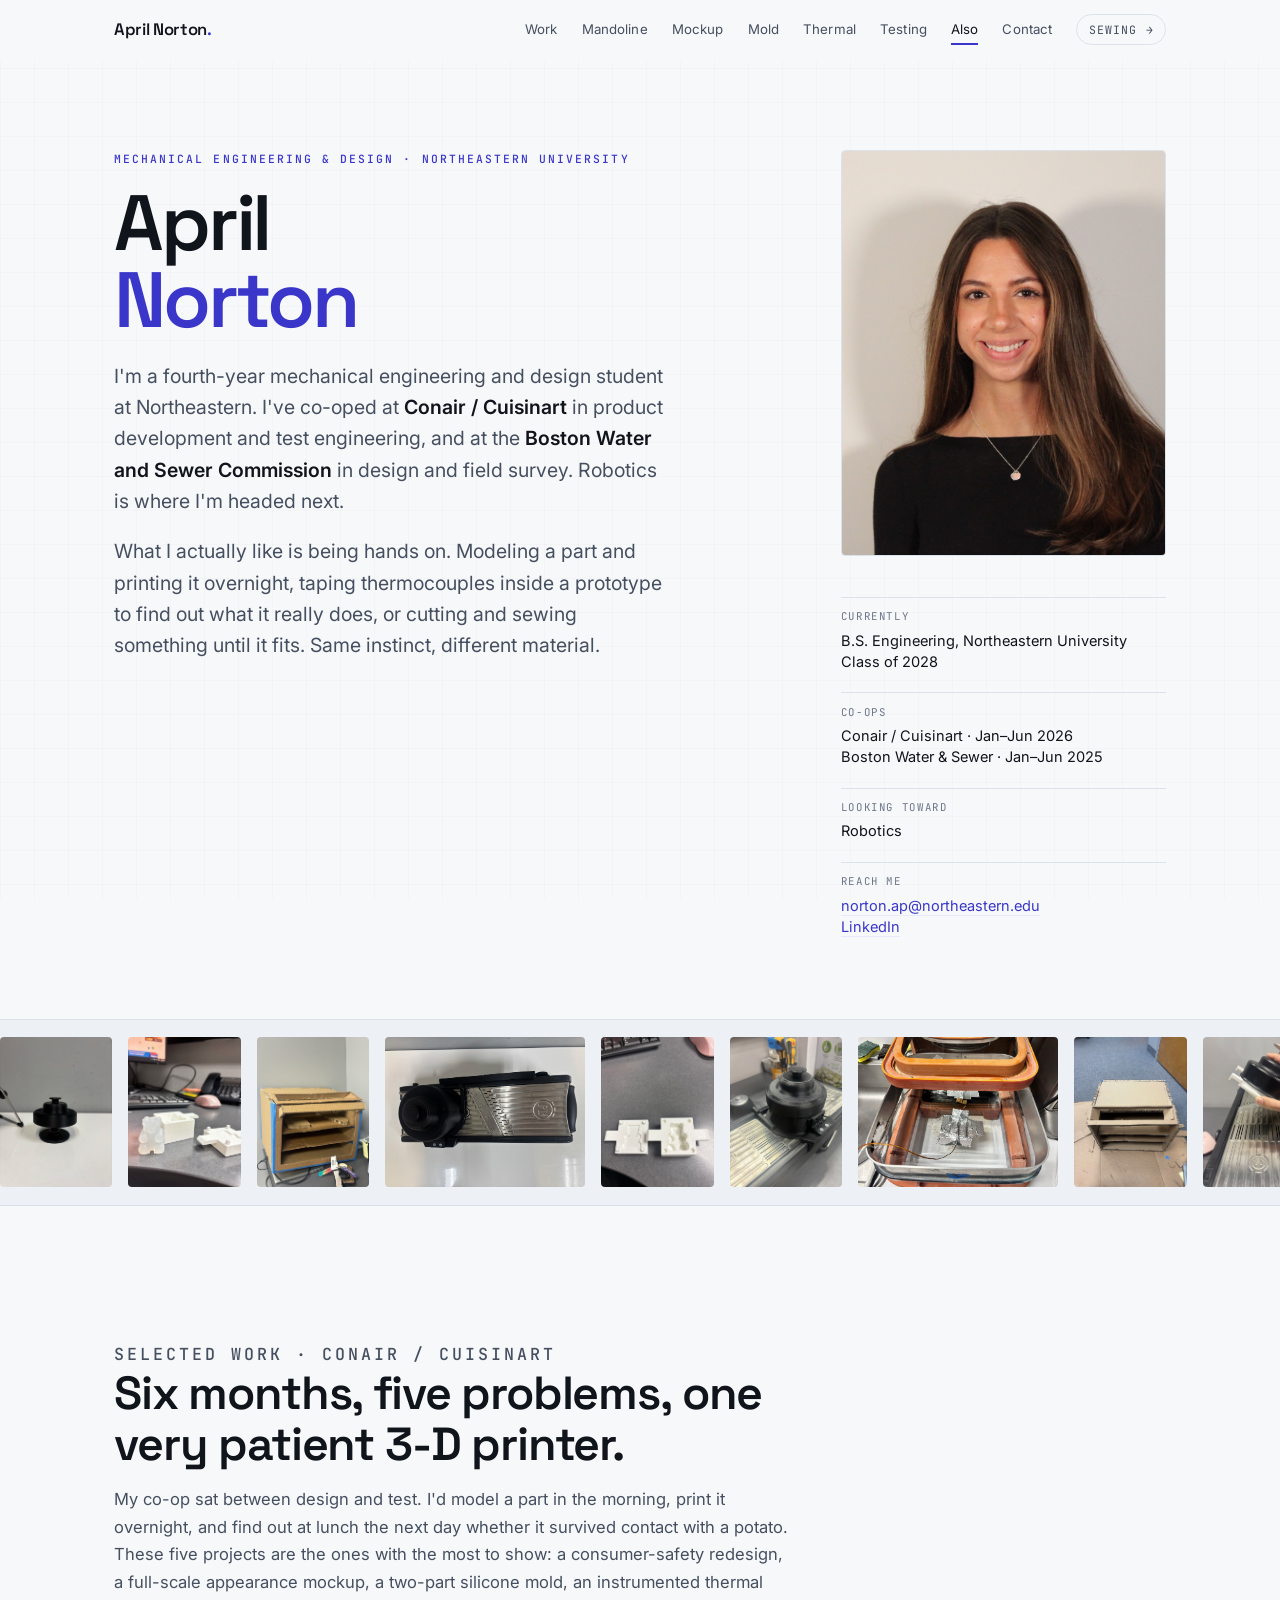
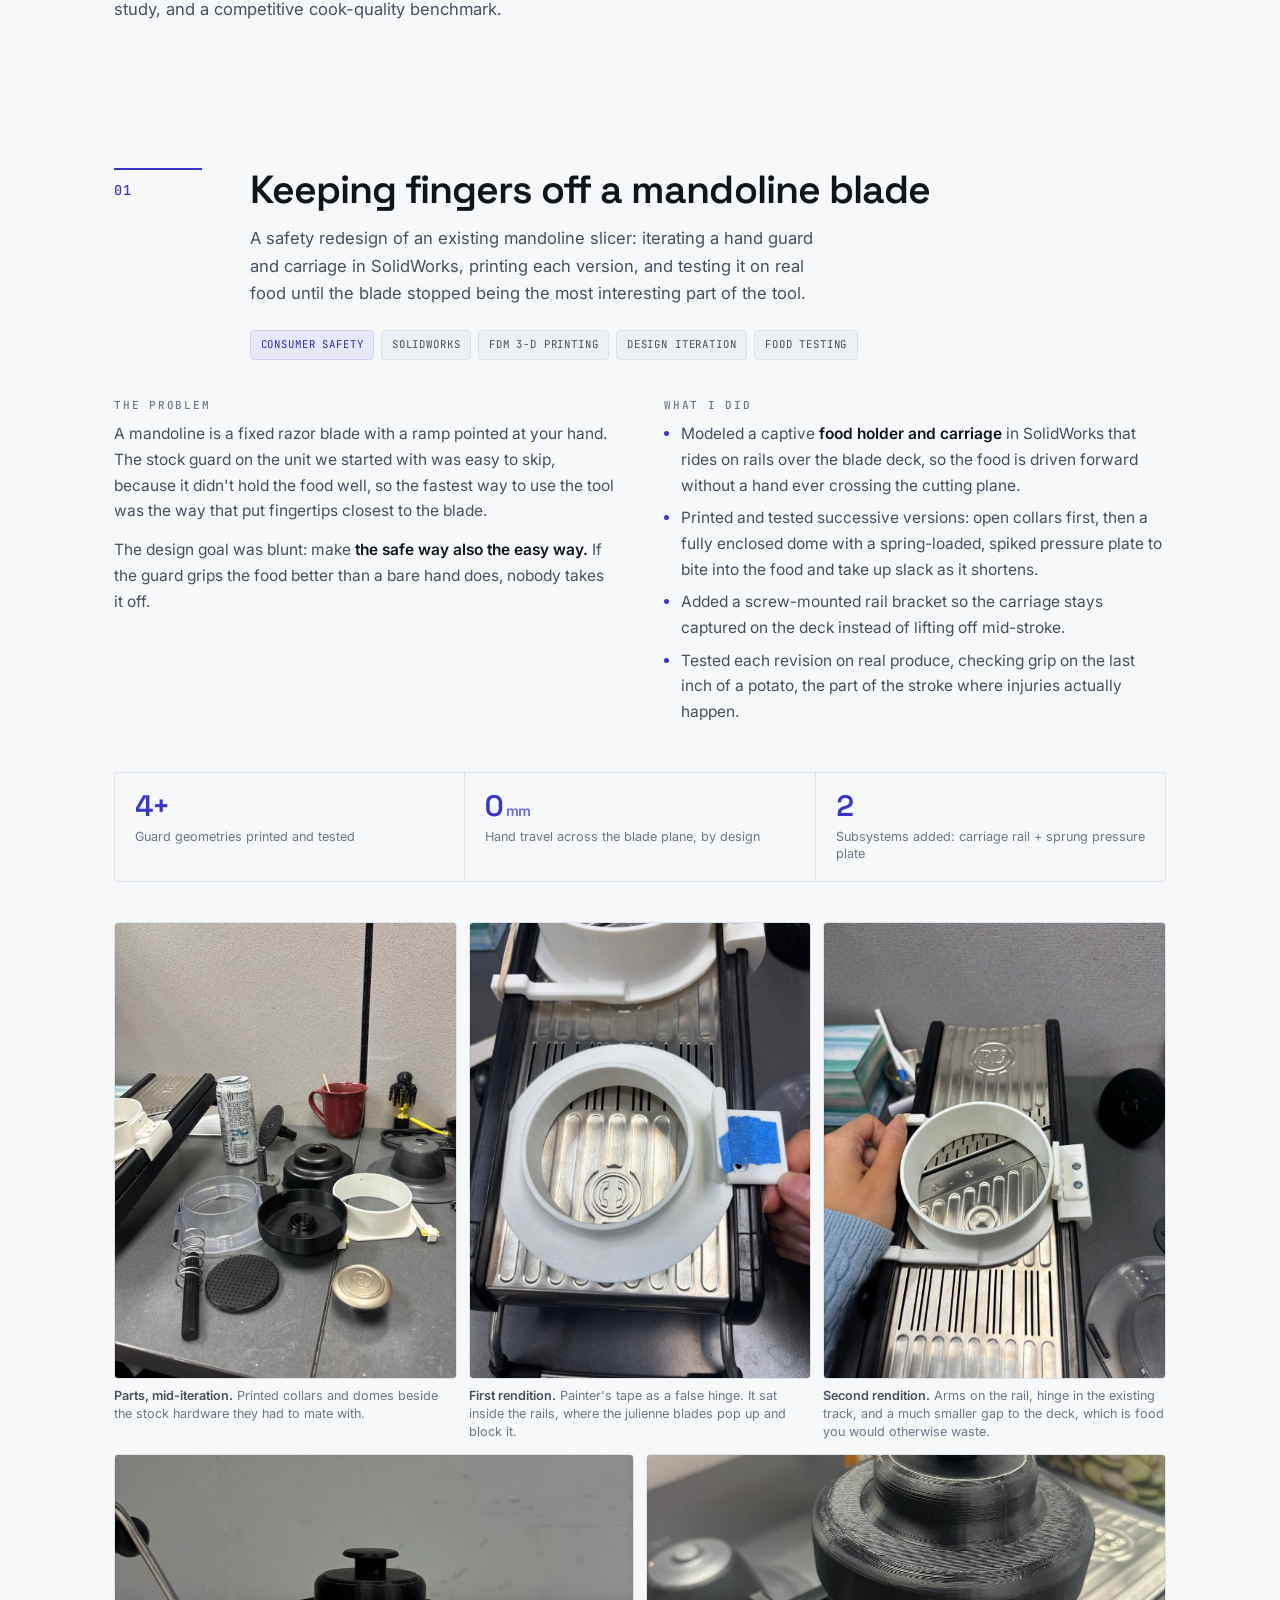
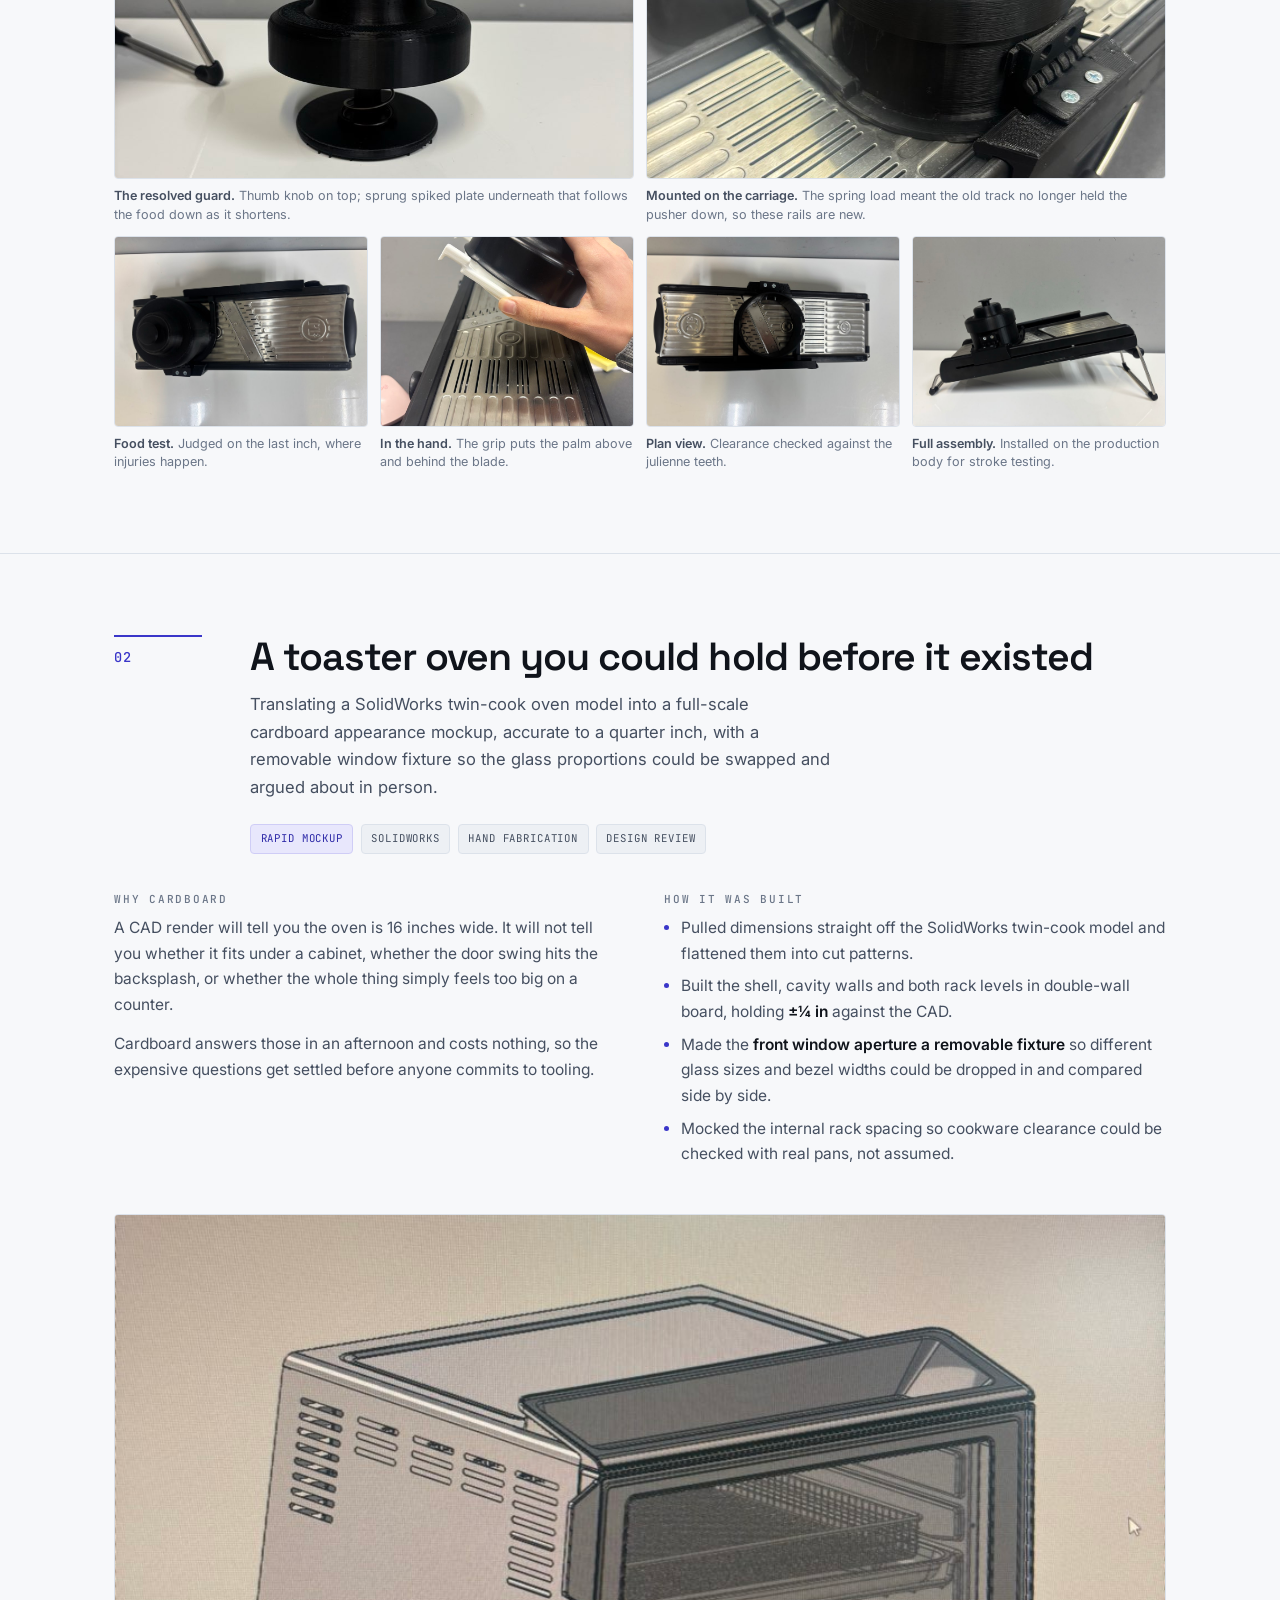
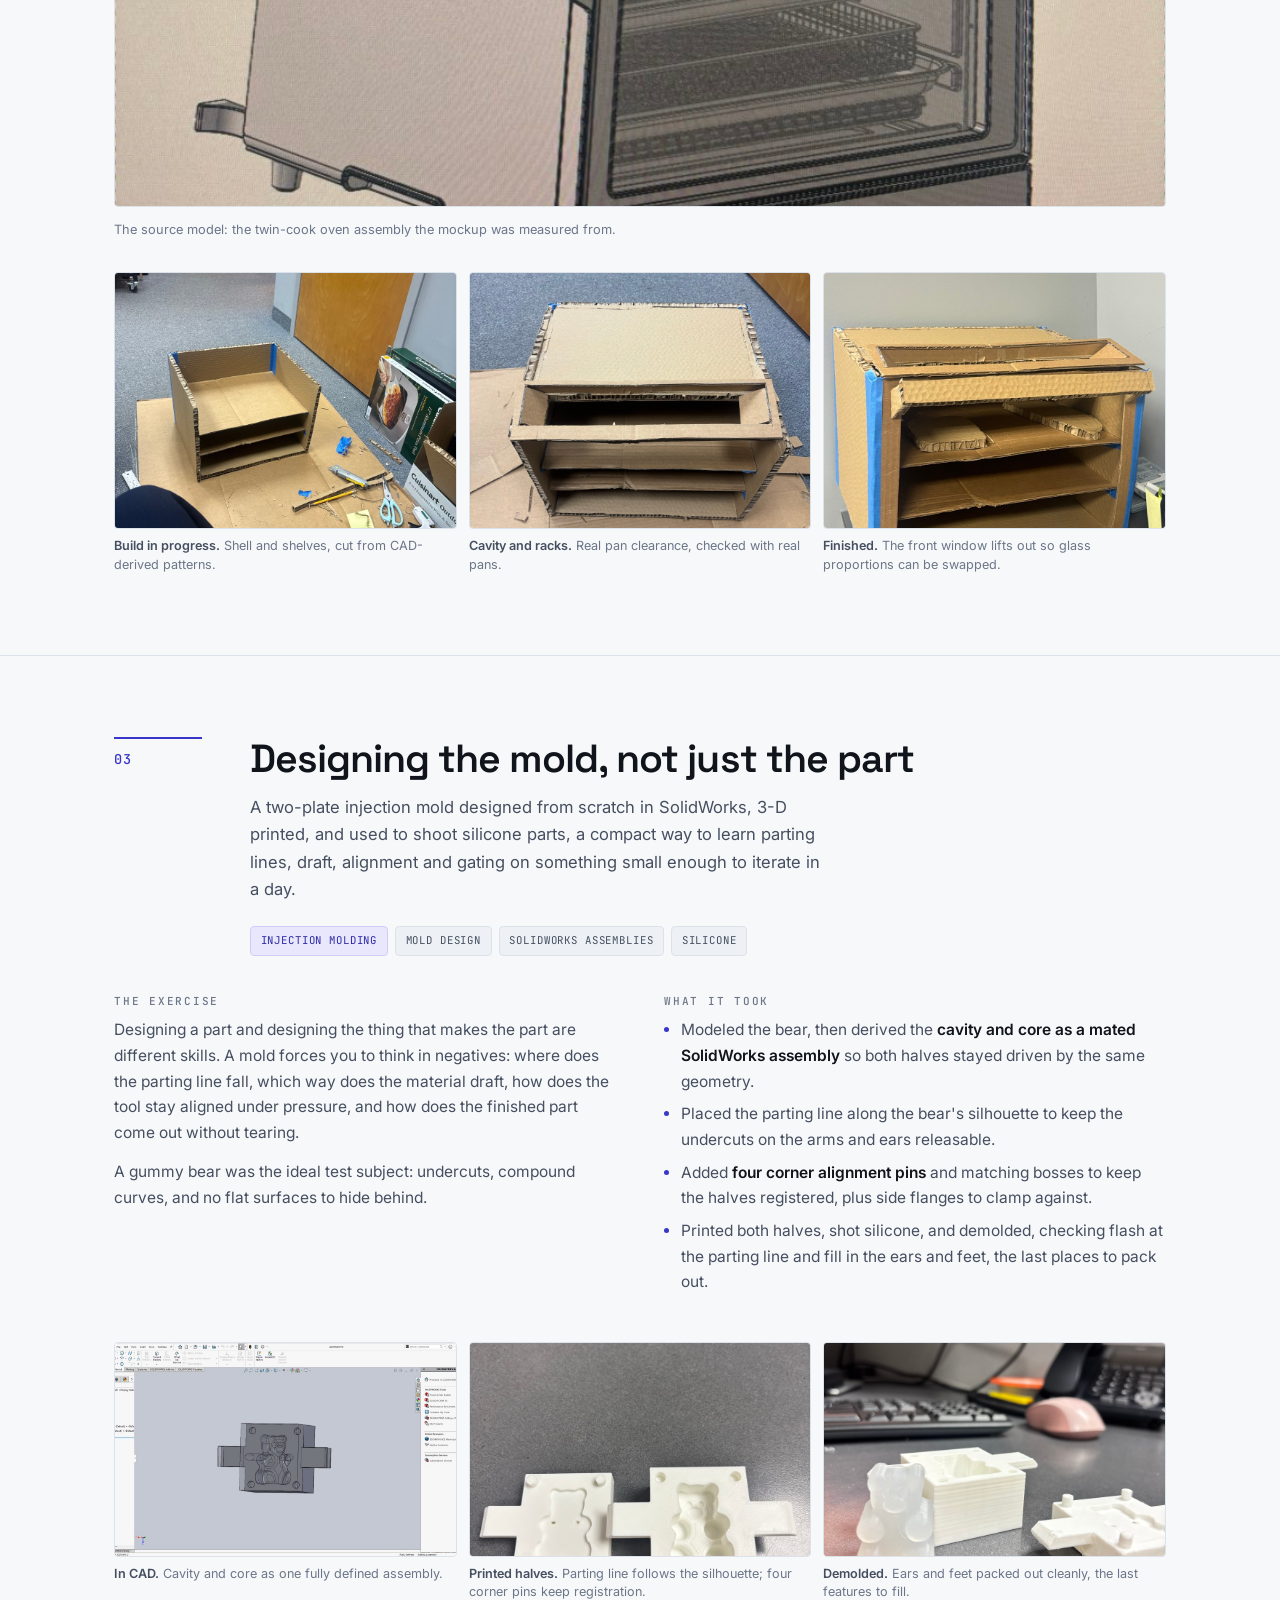
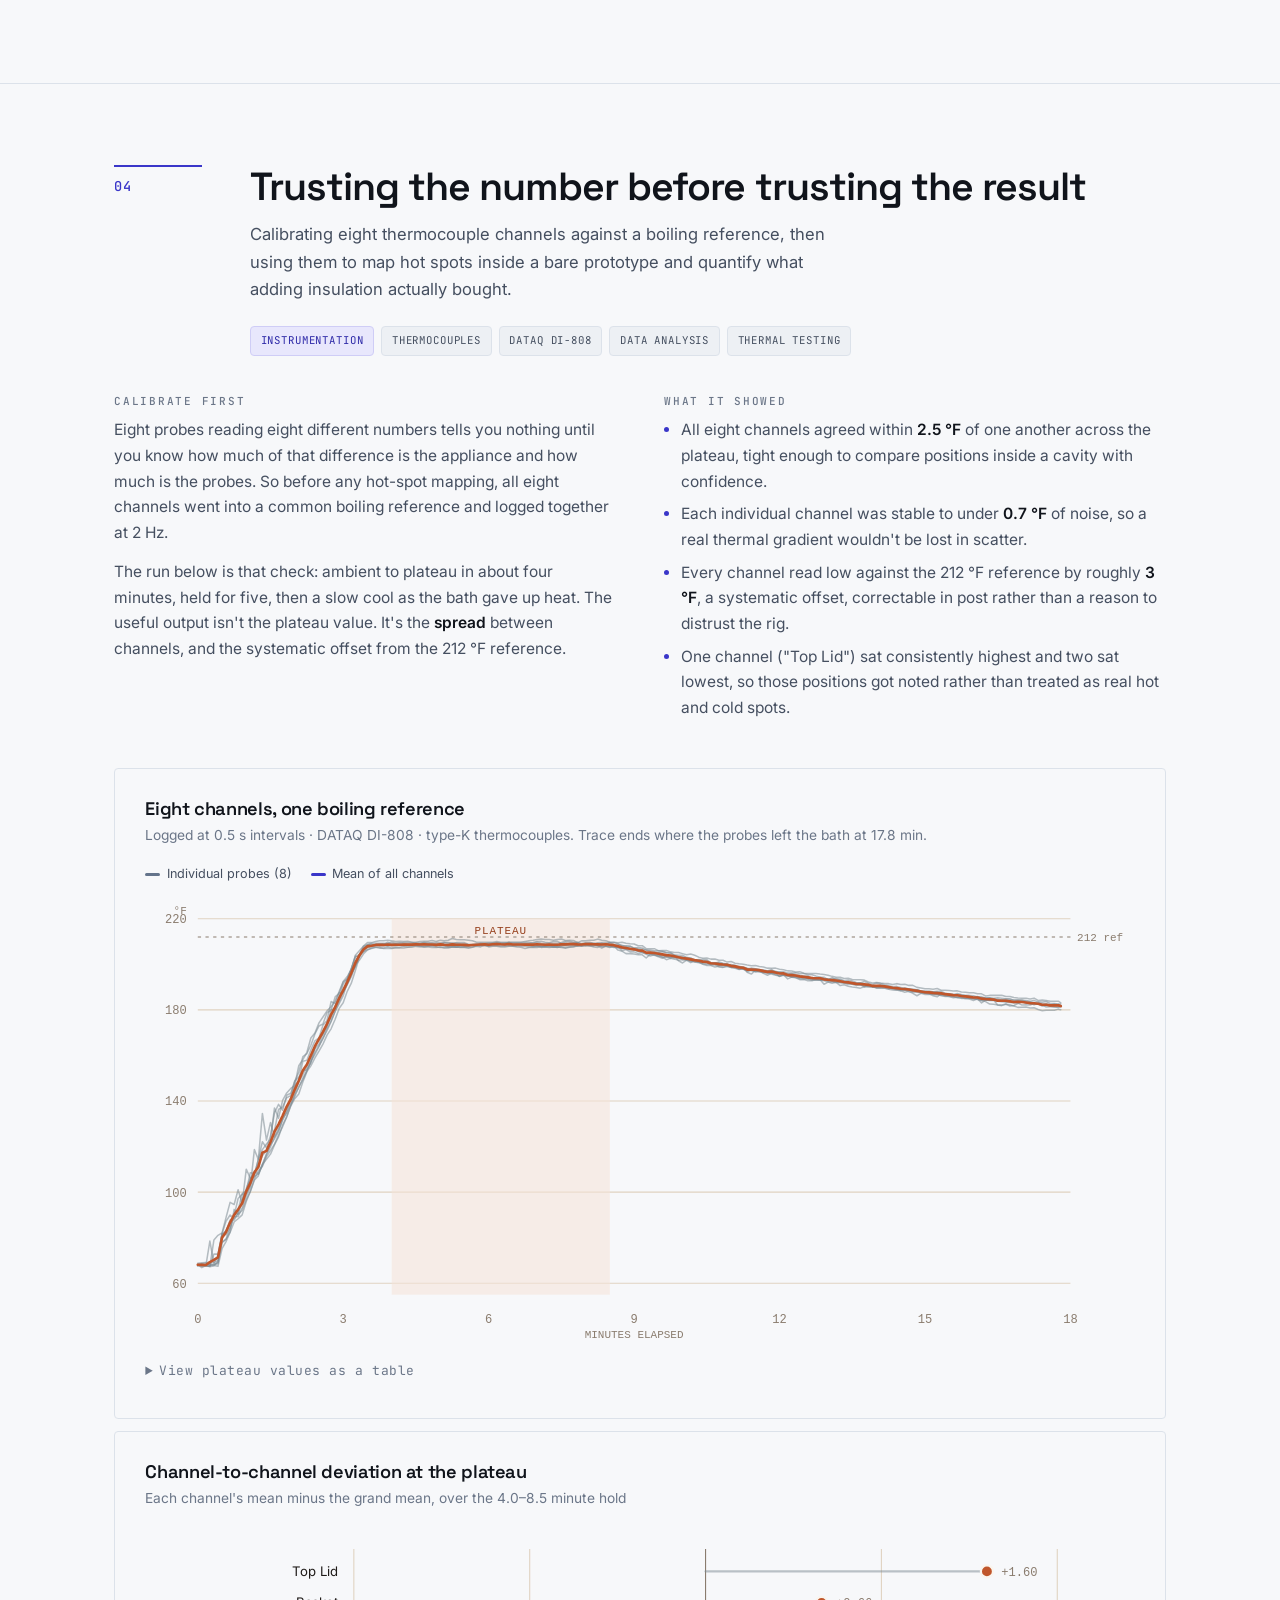
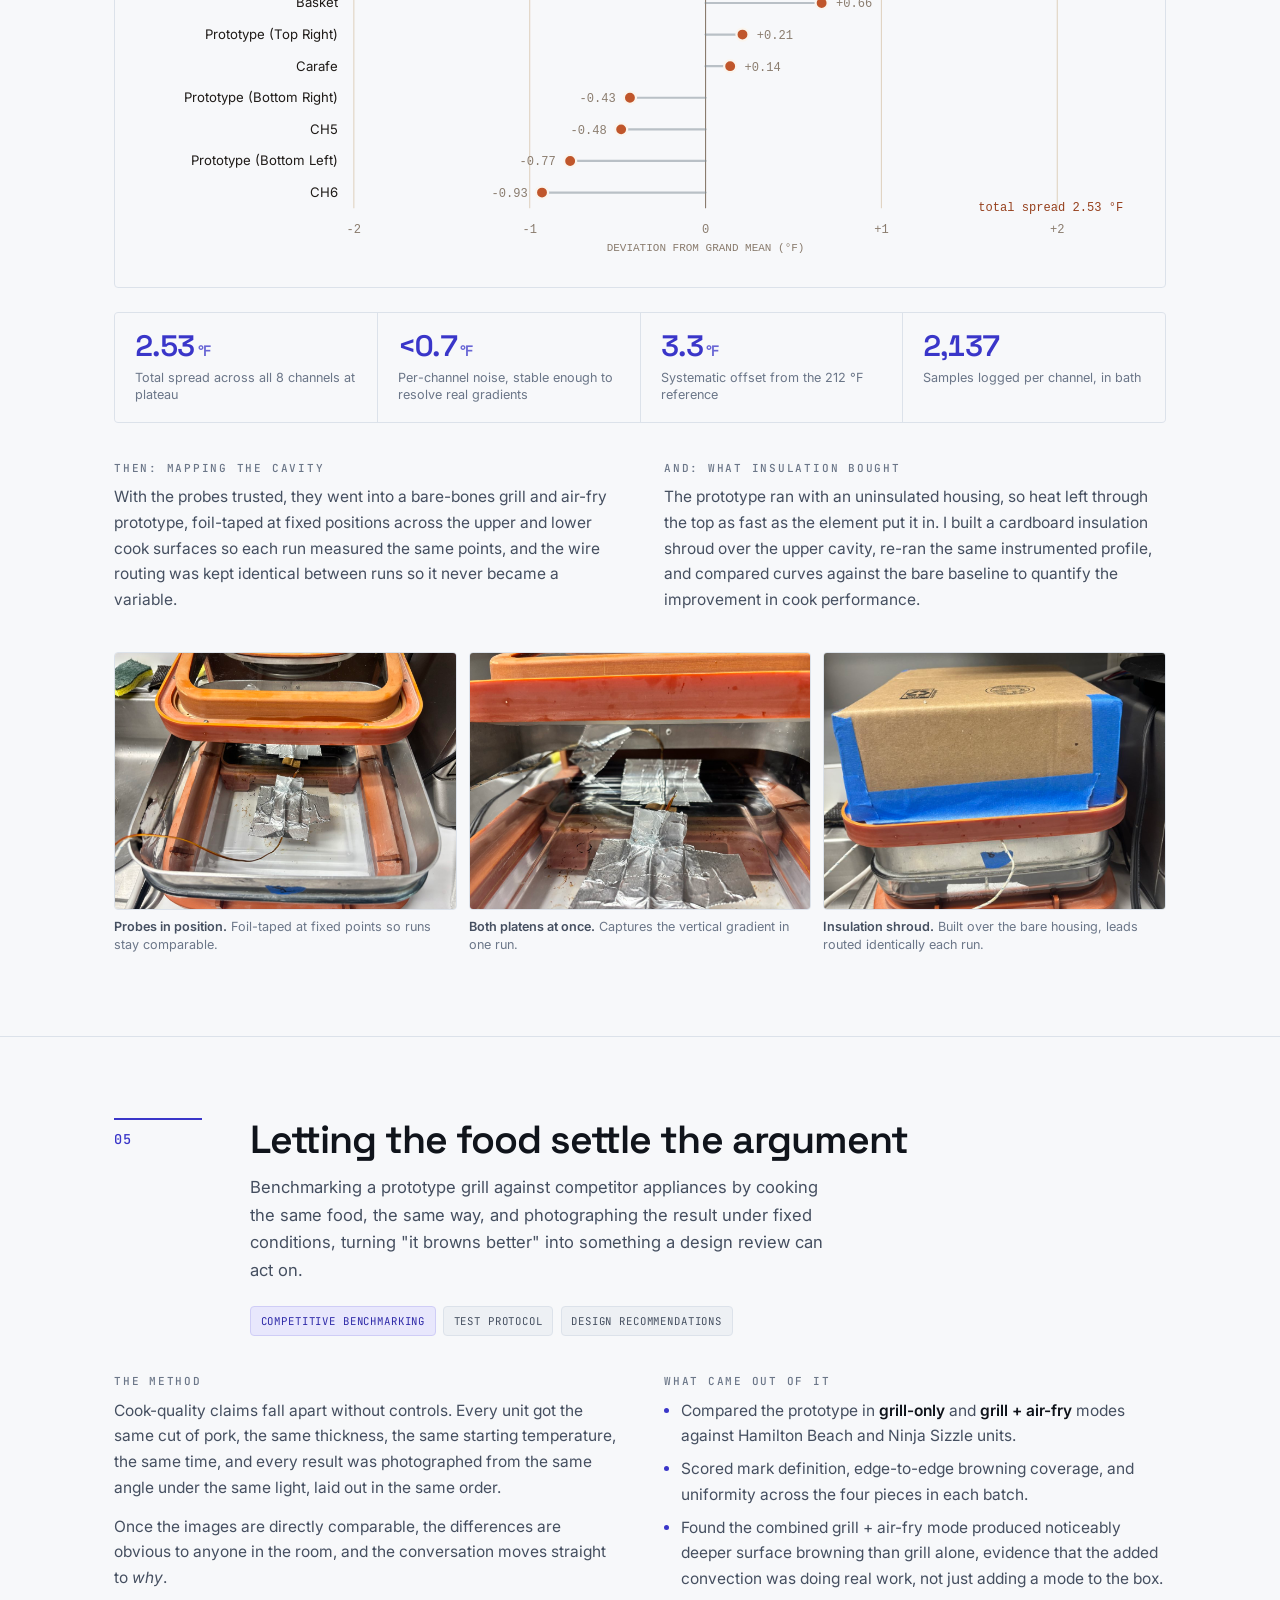
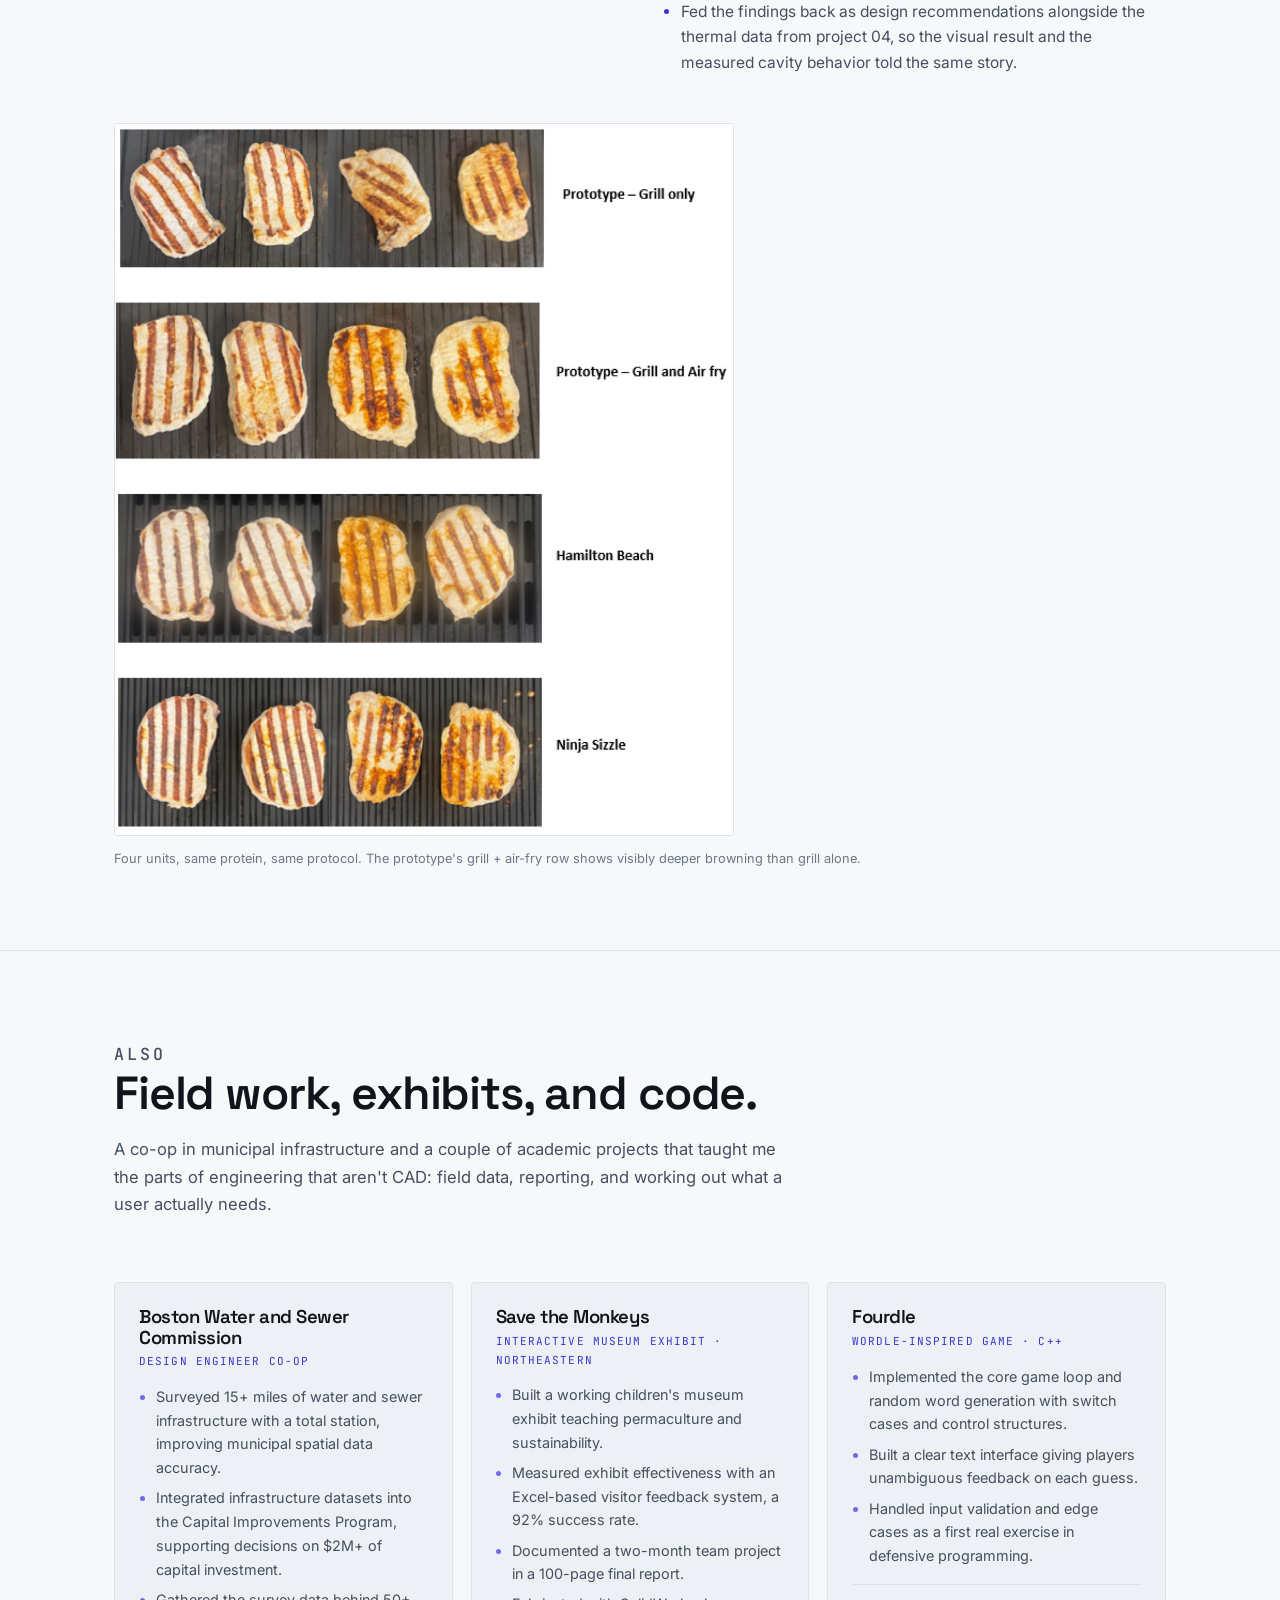
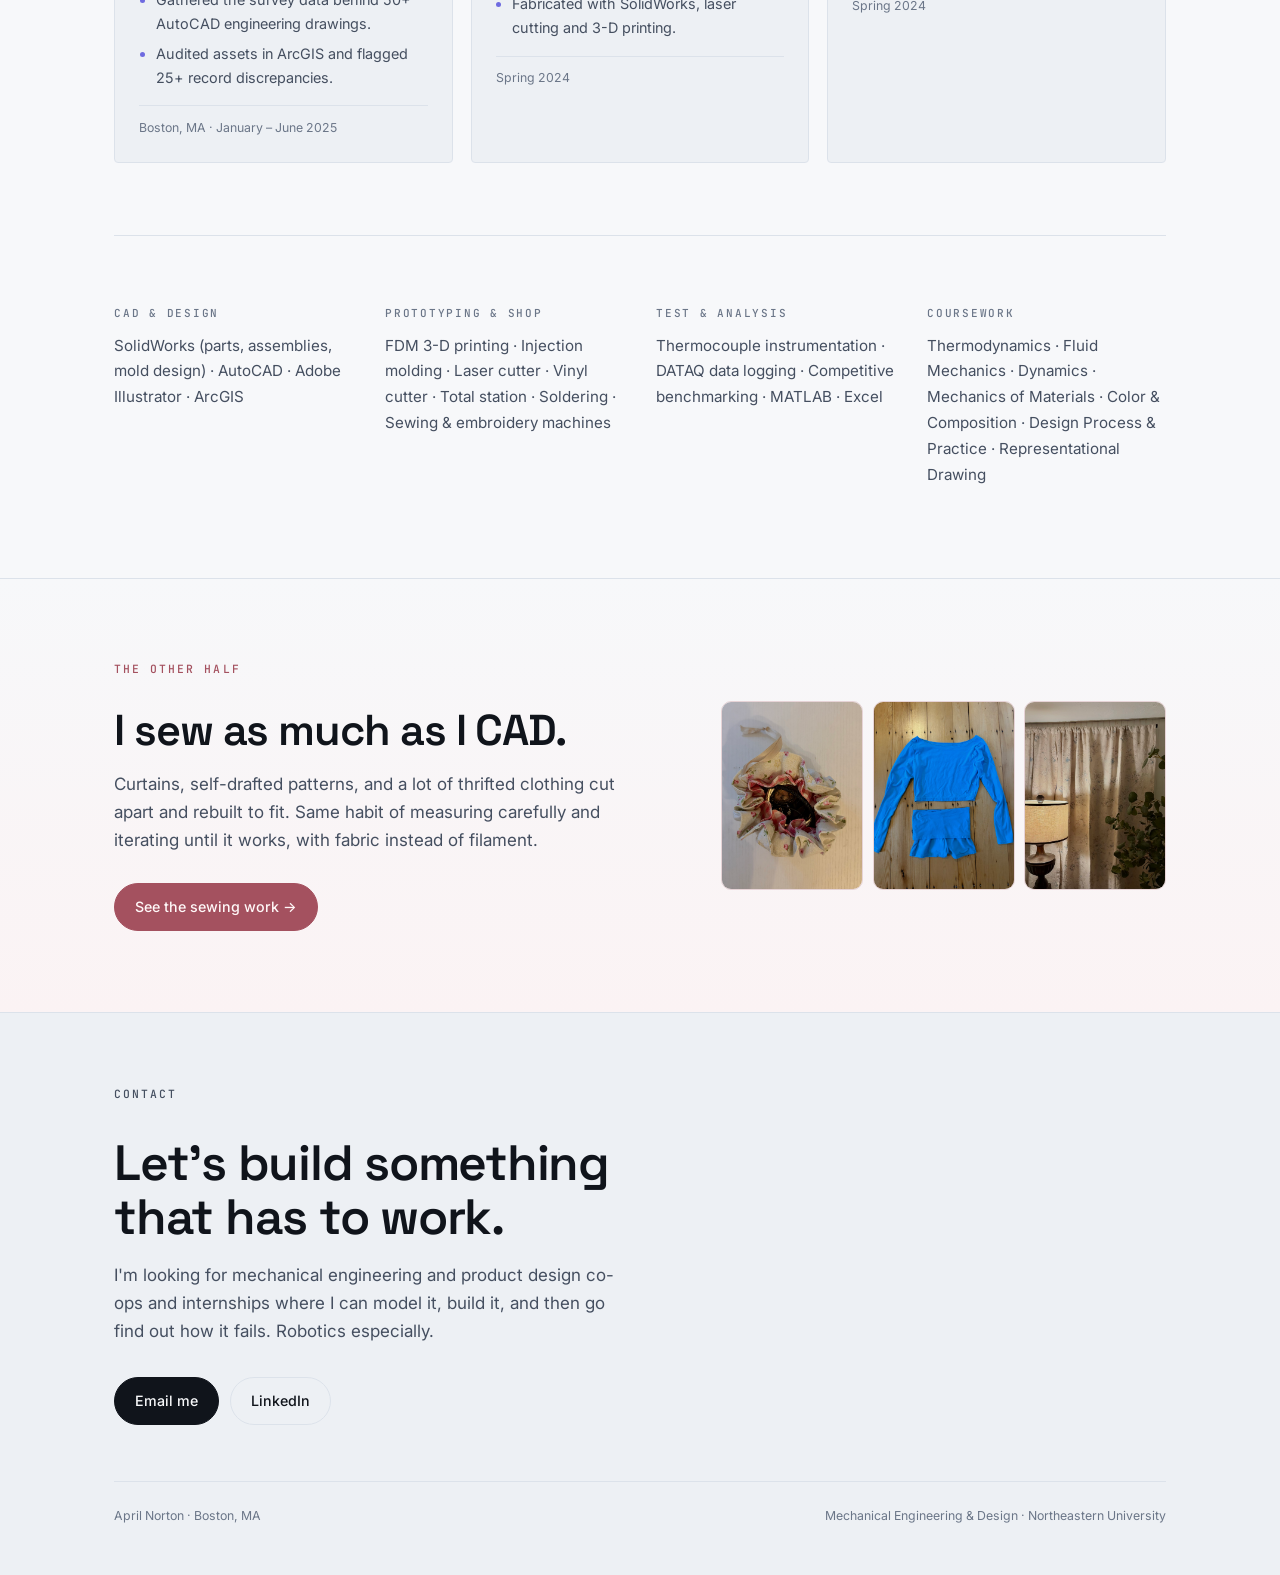
==== commit 842875f3: "Add portrait to hero Cropped the supplied headshot to 4:5 centred on the face and dropped it into th" ====
--- a/index.html
+++ b/index.html
@@ -71,8 +71,8 @@
       </div>
 
       <div class="portrait-col">
-        <div class="portrait empty">
-          <p>Portrait<br>goes here</p>
+        <div class="portrait">
+          <img src="images/april.jpg" alt="April Norton">
         </div>
 
       <dl class="hero-meta">
--- a/styles.css
+++ b/styles.css
@@ -147,7 +147,7 @@
   border: 1px solid var(--rule); border-radius: var(--r); overflow: hidden;
   background: var(--paper-deep); position: relative;
 }
-.portrait img { width: 100%; aspect-ratio: 4/5; object-fit: cover; }
+.portrait img { width: 100%; height: auto; aspect-ratio: 4/5; object-fit: cover; }
 /* placeholder shown until a real portrait file is dropped in */
 .portrait.empty {
   aspect-ratio: 4/5; display: grid; place-items: center; text-align: center;
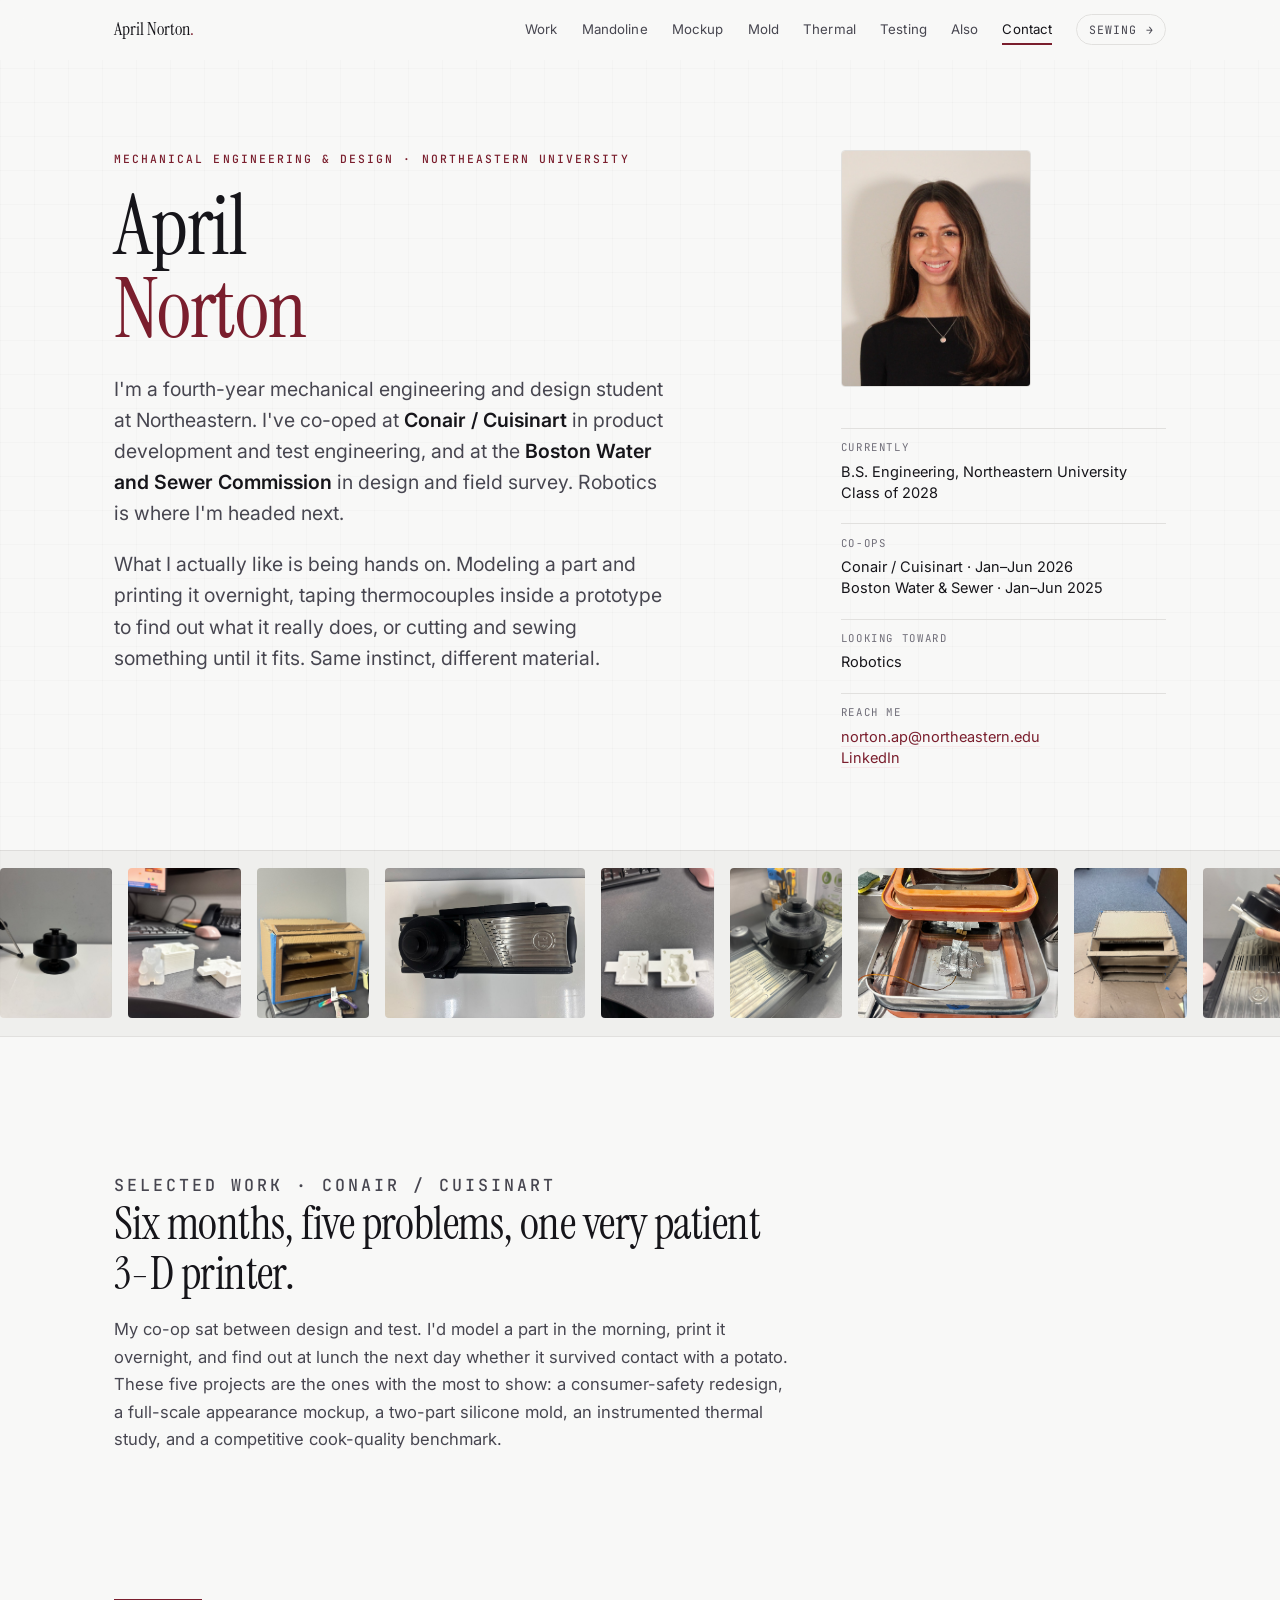
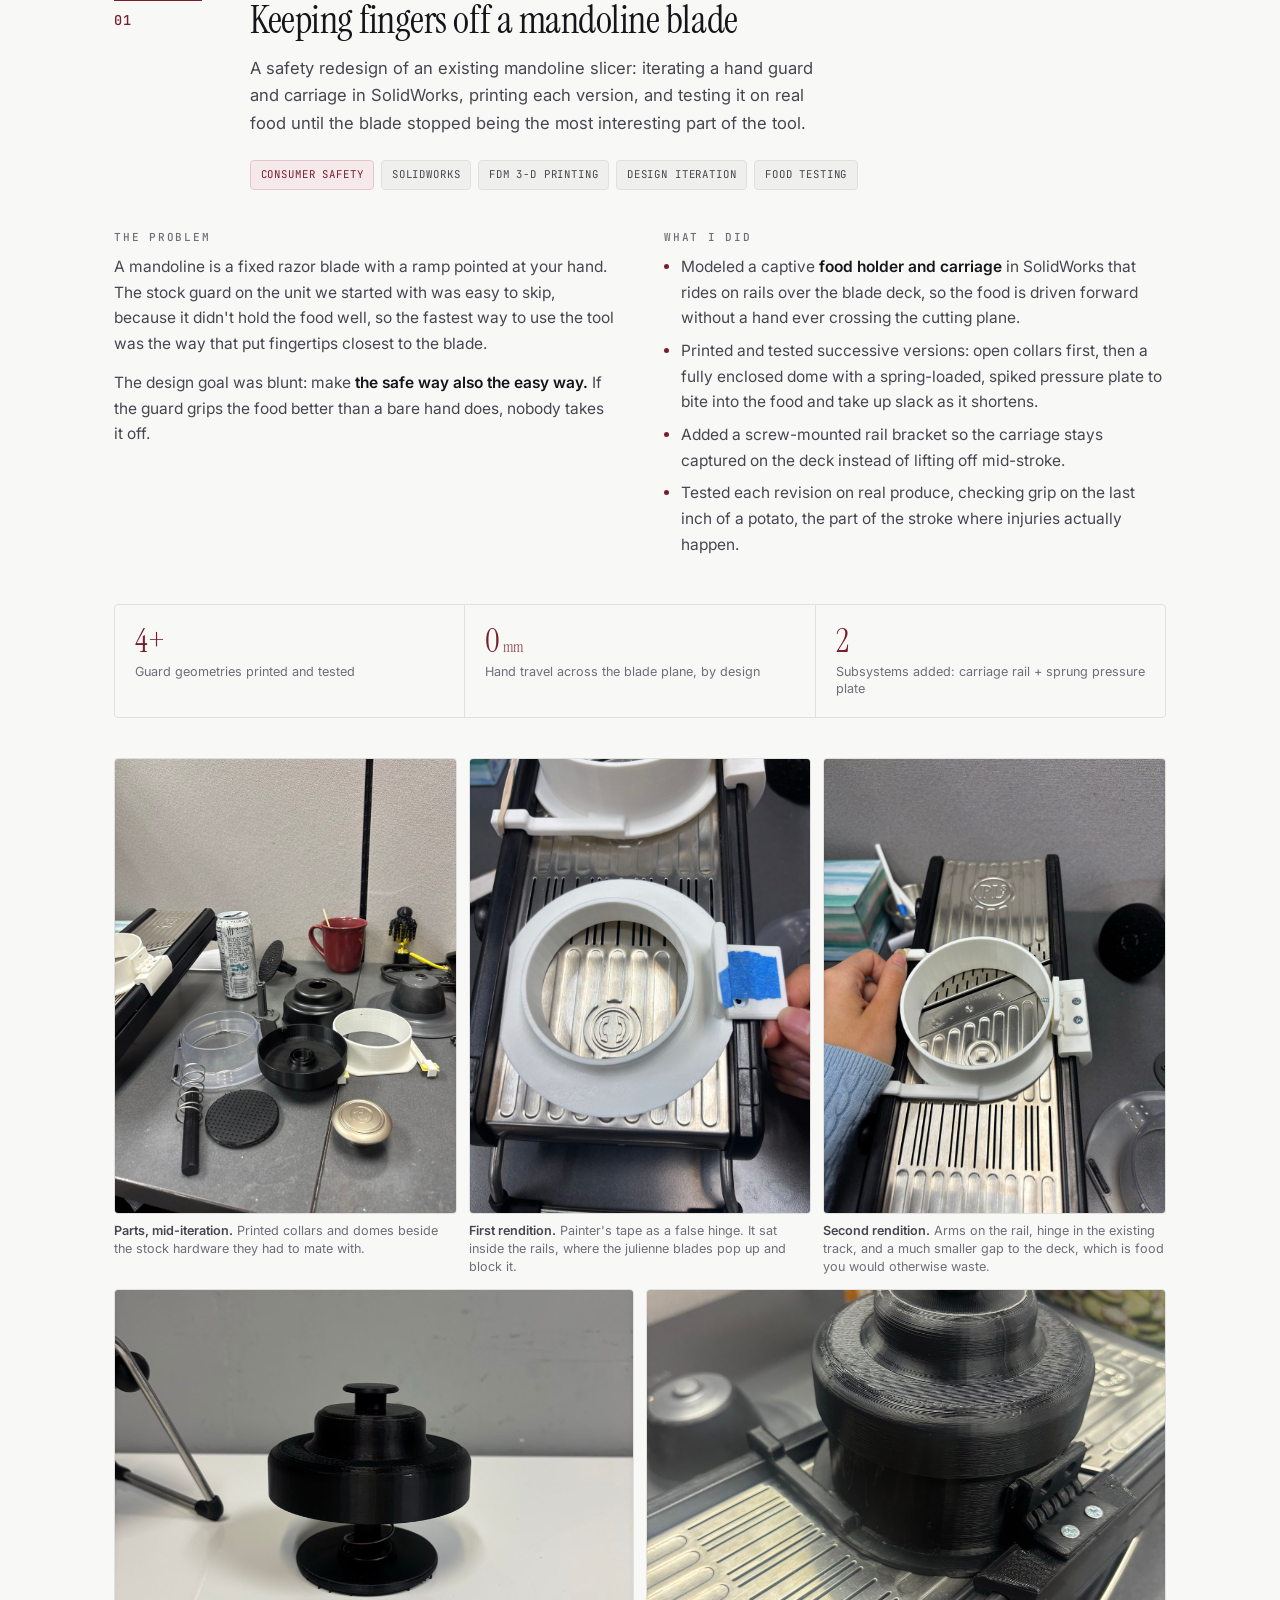
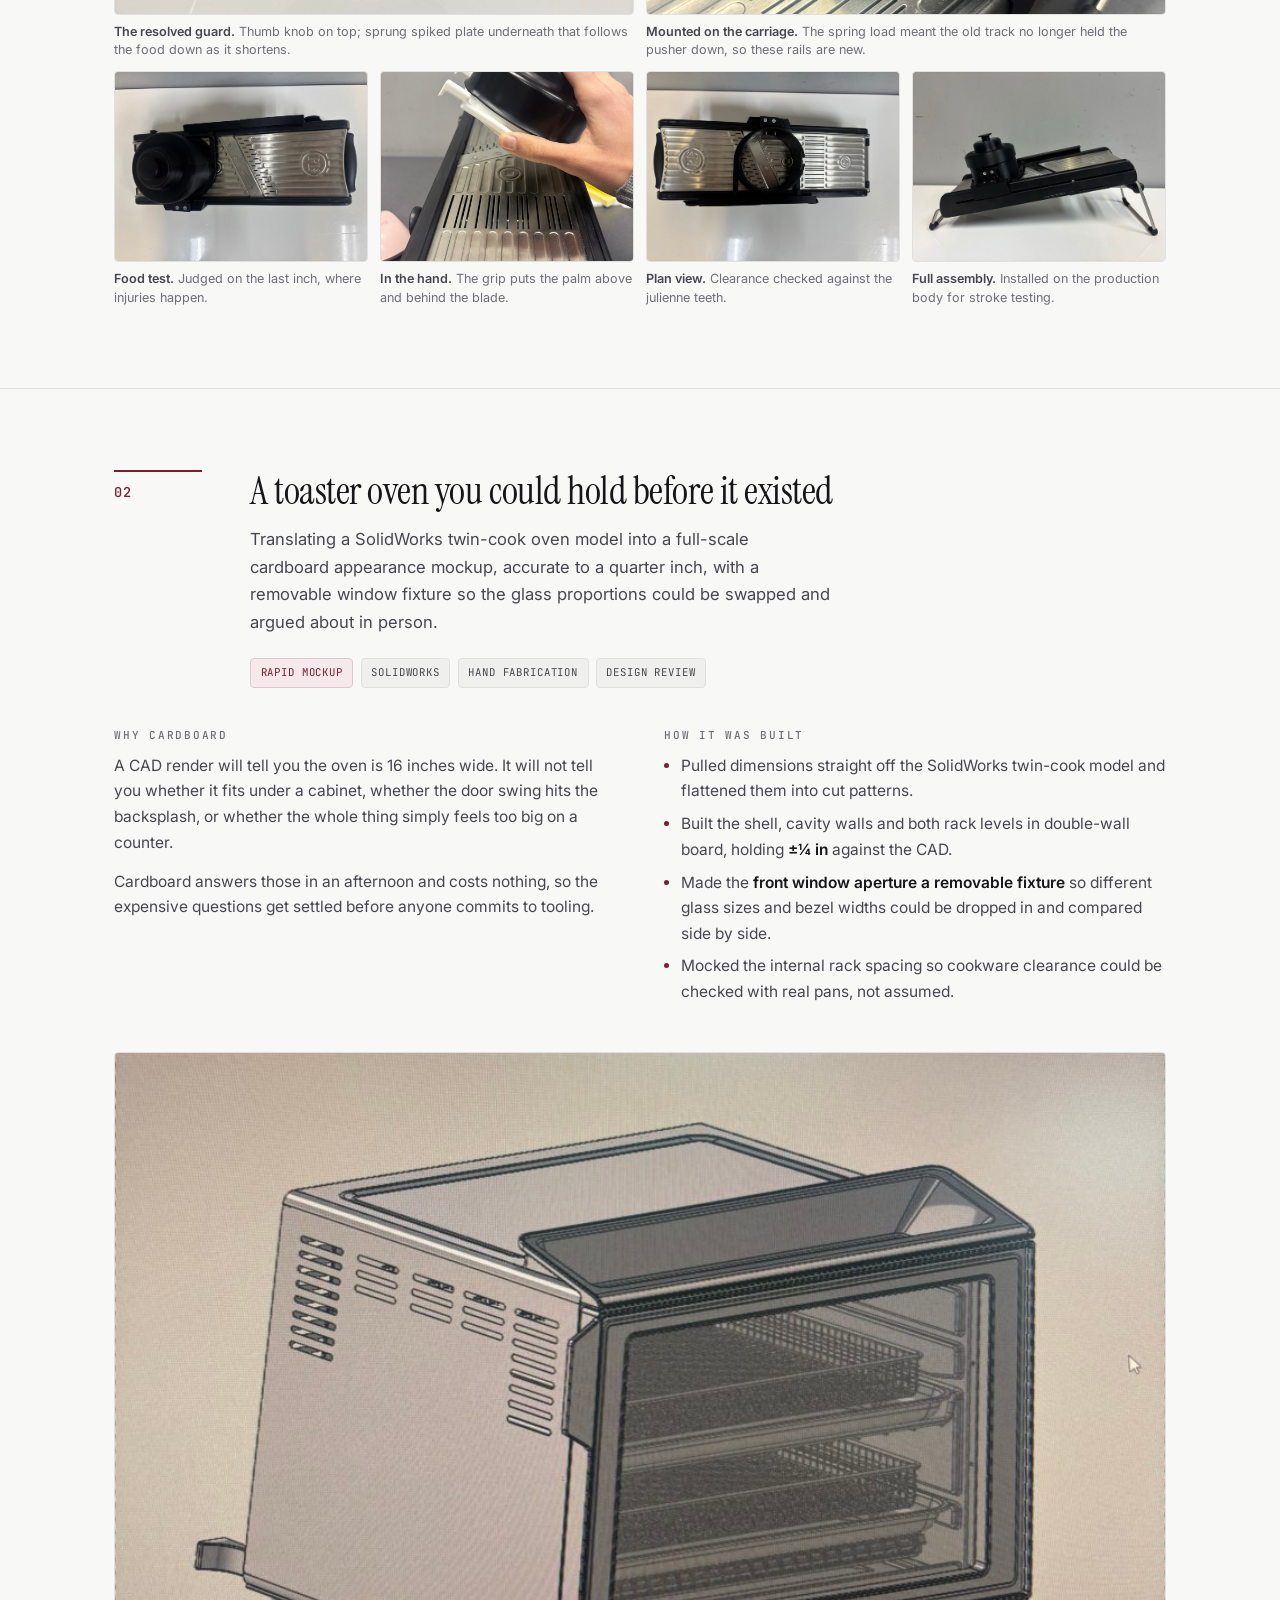
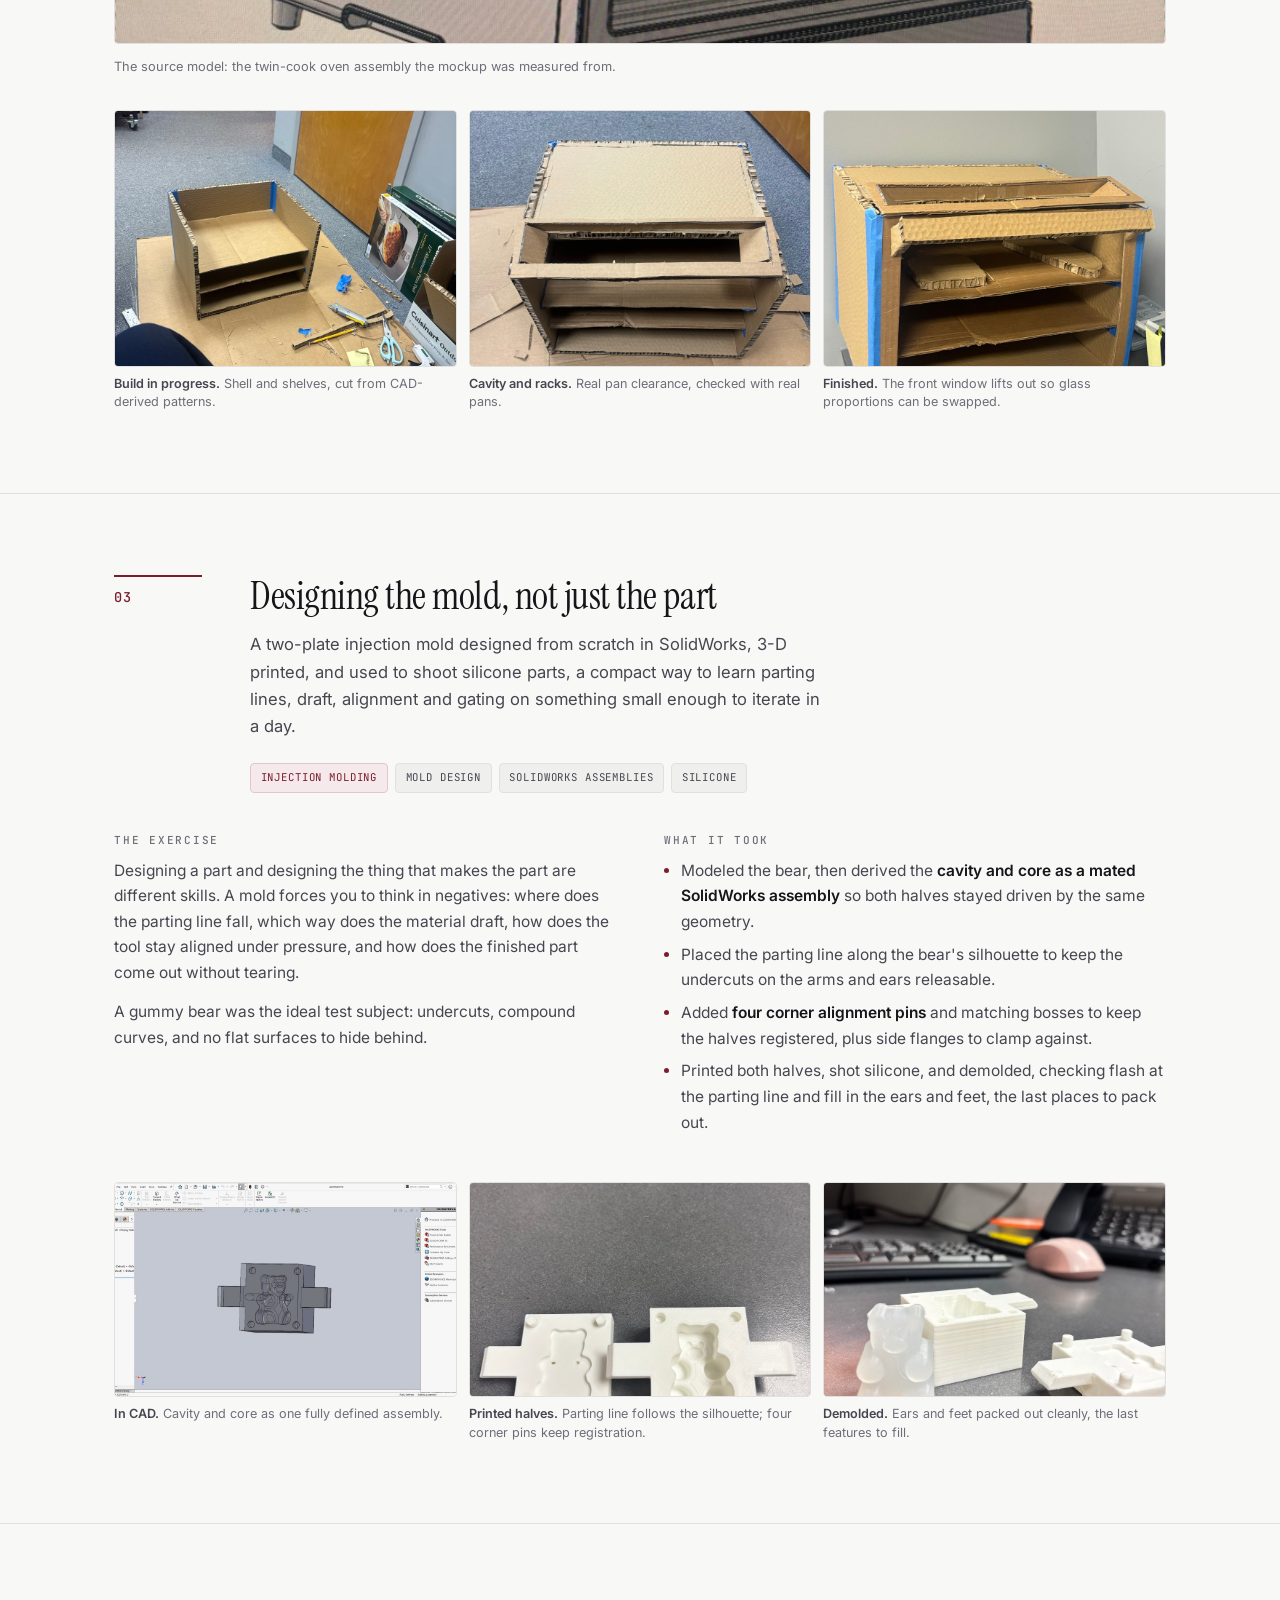
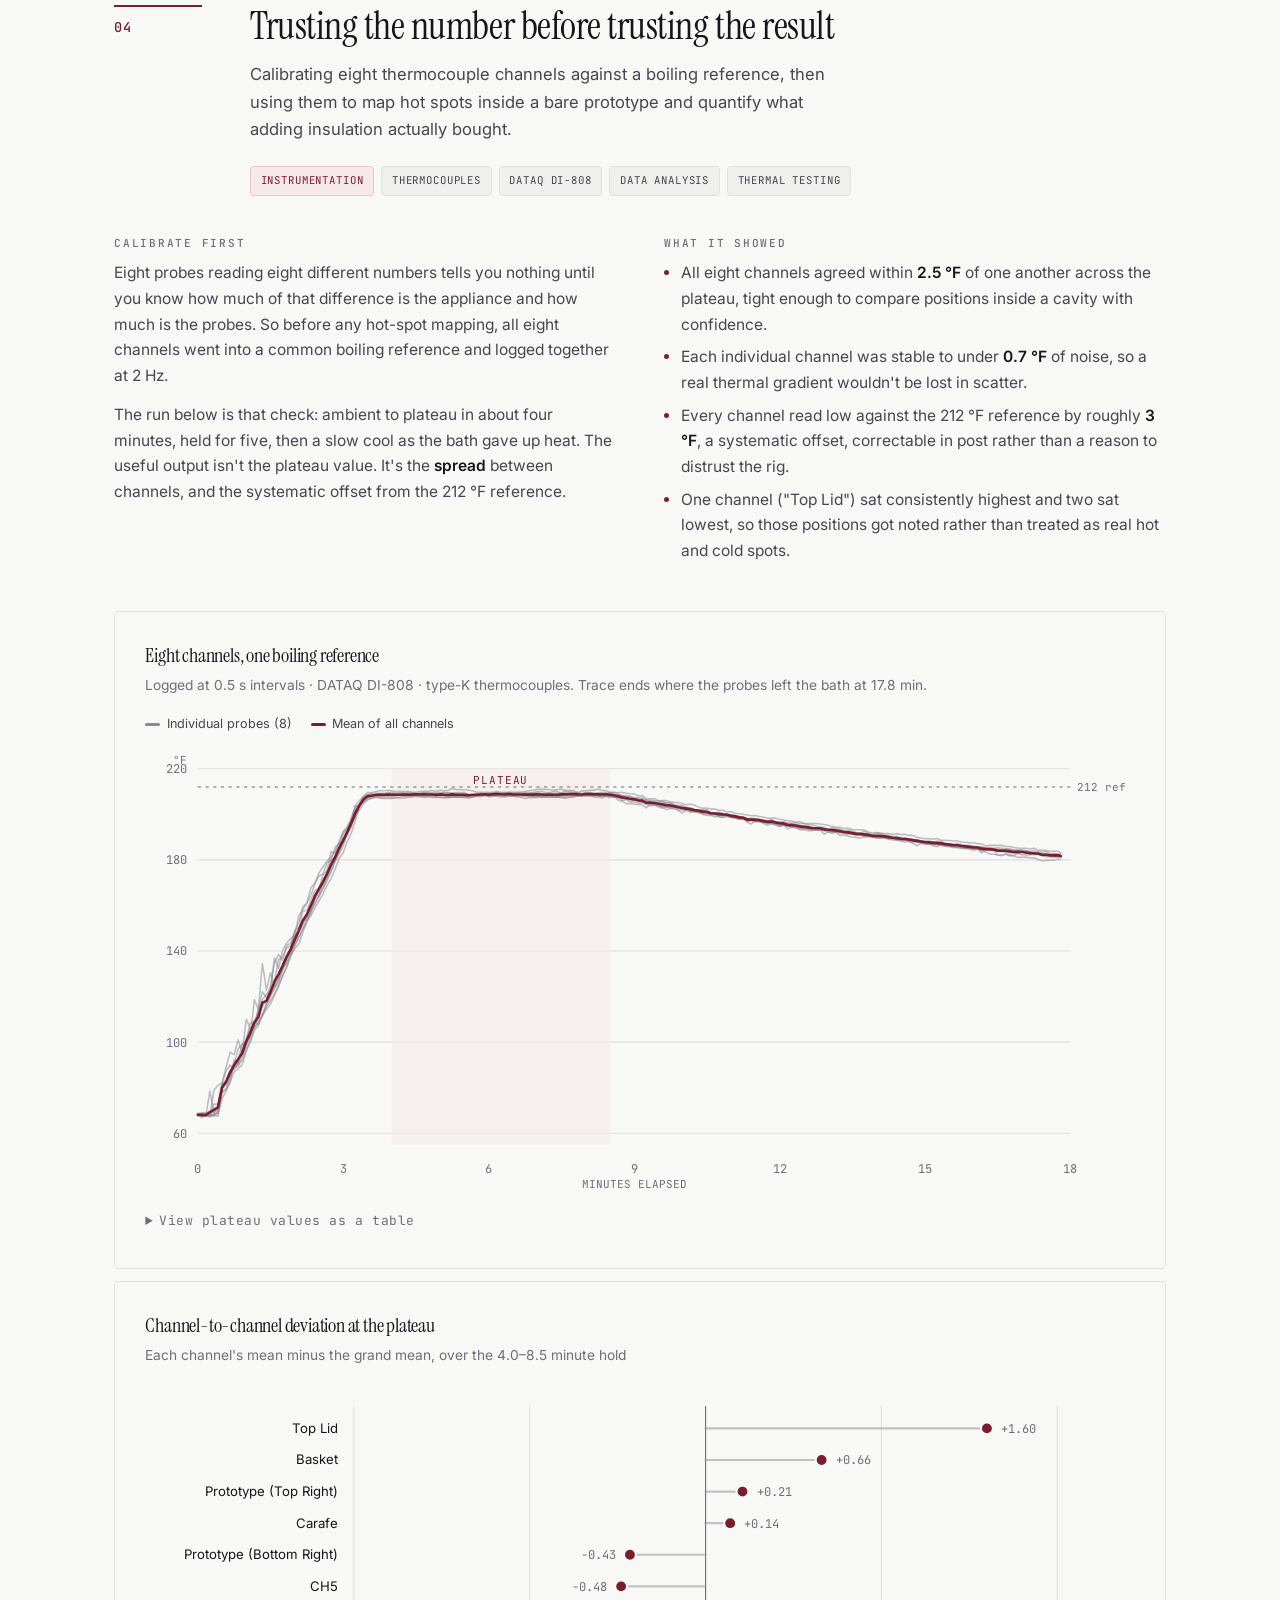
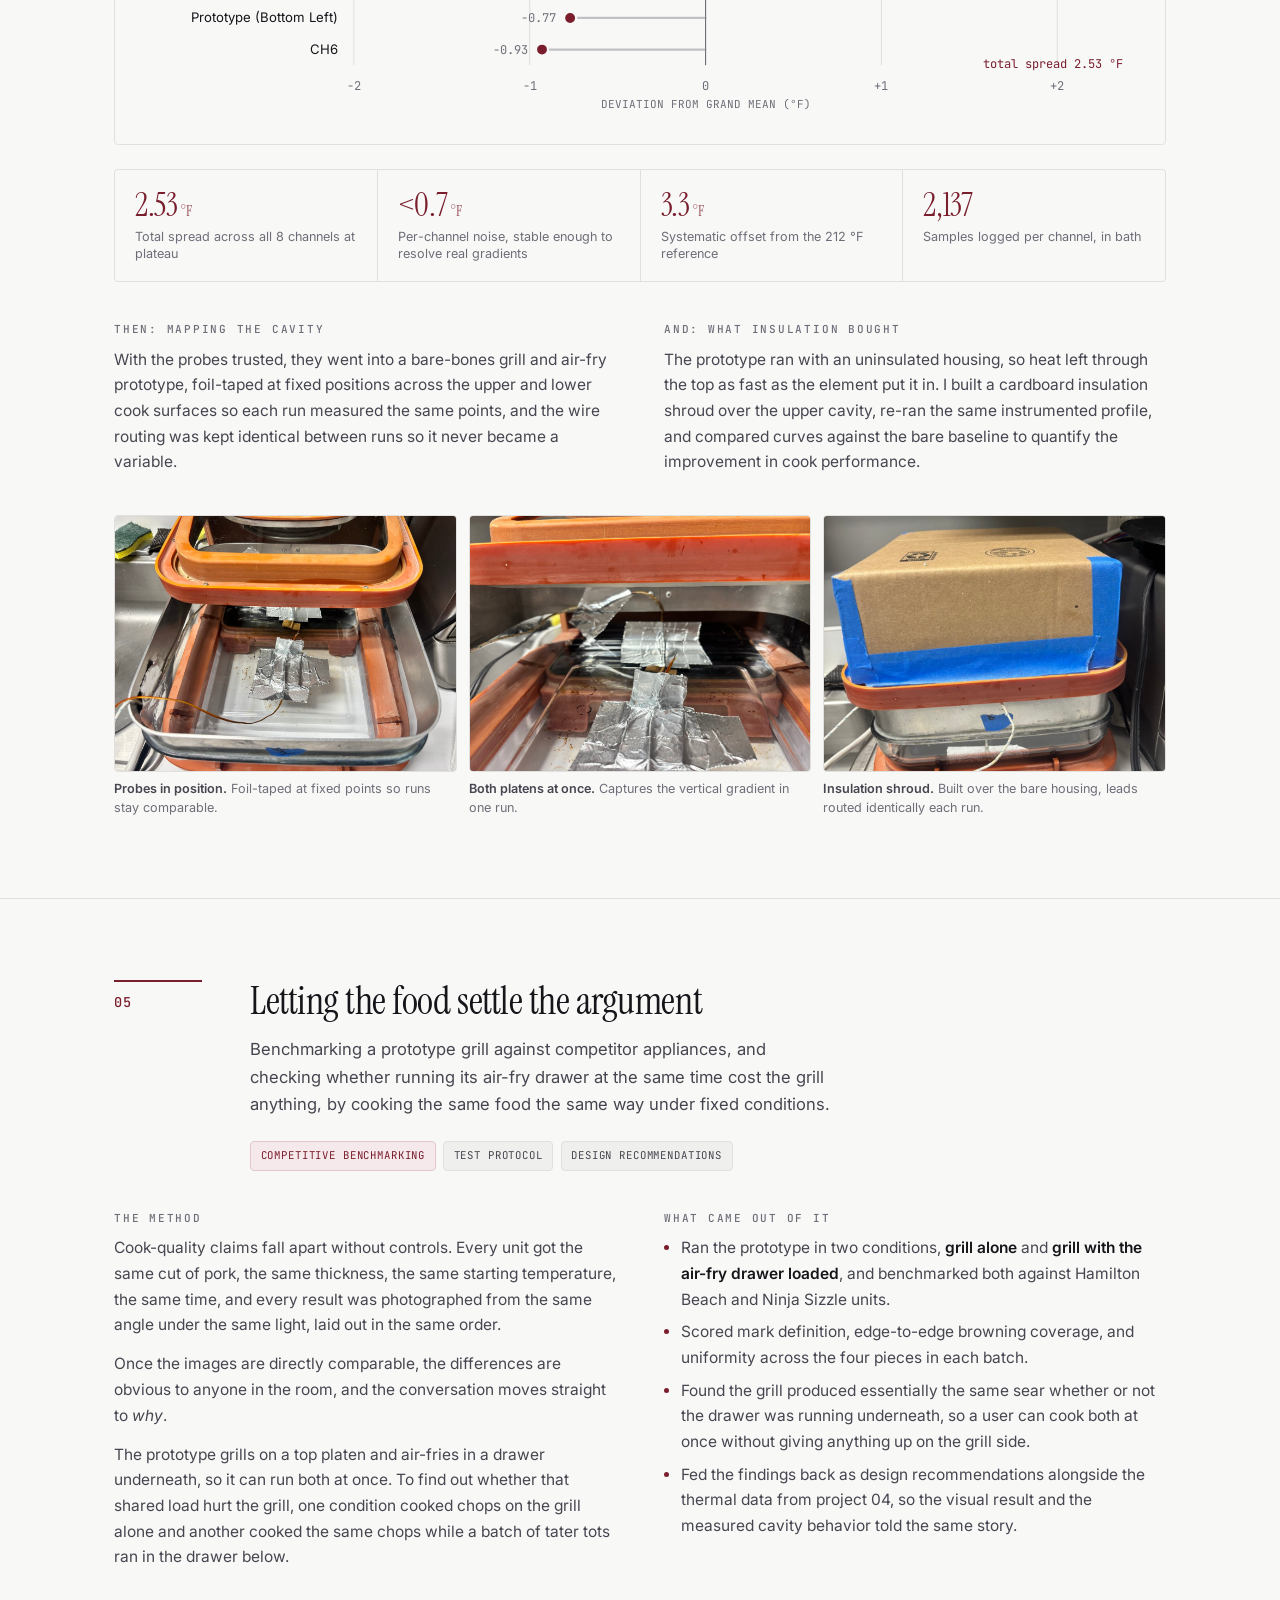
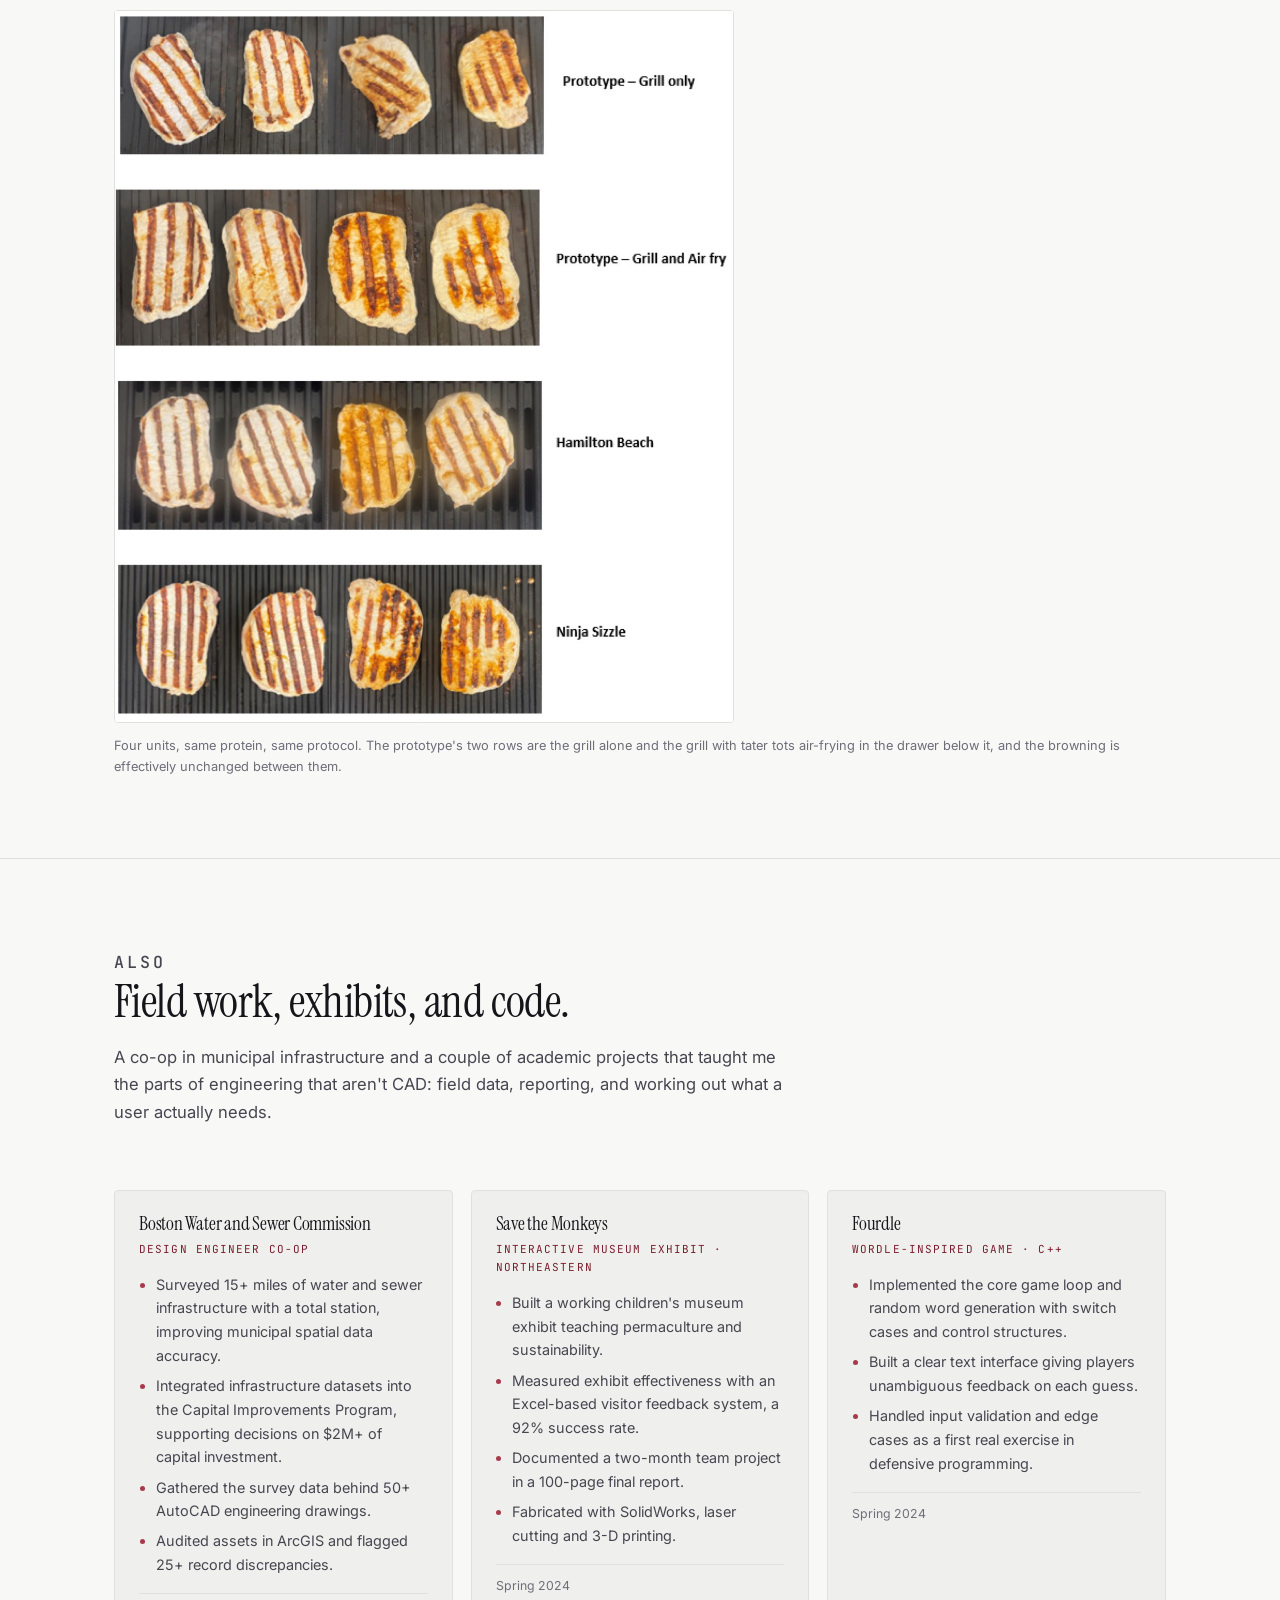
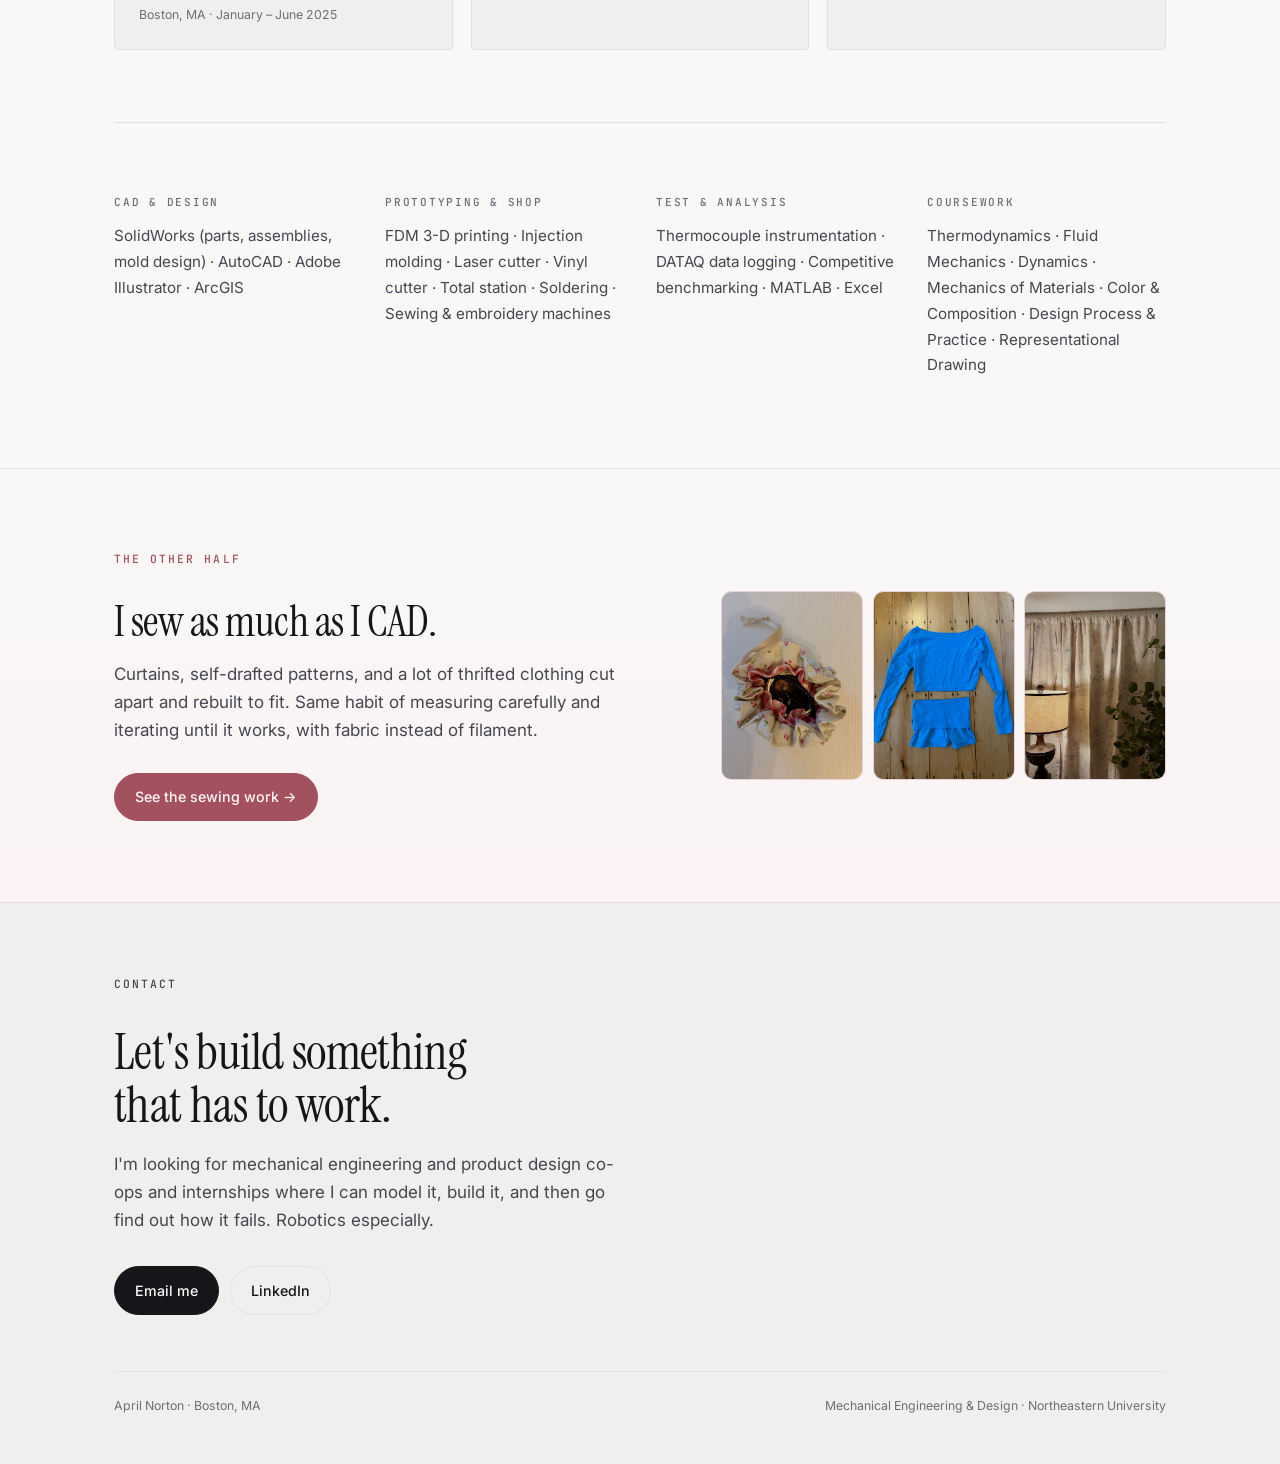
==== commit fcac76e6: "Correct grill test copy, retheme engineering side, resize portrait - Testing section described the g" ====
--- a/index.html
+++ b/index.html
@@ -14,7 +14,7 @@
 
 <link rel="preconnect" href="https://fonts.googleapis.com">
 <link rel="preconnect" href="https://fonts.gstatic.com" crossorigin>
-<link href="https://fonts.googleapis.com/css2?family=Space+Grotesk:wght@500;600;700&family=Inter:wght@400;500;600&family=JetBrains+Mono:wght@400;500&display=swap" rel="stylesheet">
+<link href="https://fonts.googleapis.com/css2?family=Instrument+Serif:ital@0;1&family=Inter:wght@400;500;600&family=JetBrains+Mono:wght@400;500&display=swap" rel="stylesheet">
 <link rel="stylesheet" href="styles.css">
 <script>
   /* Opt into the scroll-reveal styles only when JS is available, so the page
@@ -25,7 +25,7 @@
     document.querySelectorAll('.rv:not(.in)').forEach(function (n) { n.classList.add('in'); });
   }, 2500);
 </script>
-<link rel="icon" href="data:image/svg+xml,%3Csvg xmlns='http://www.w3.org/2000/svg' viewBox='0 0 100 100'%3E%3Crect width='100' height='100' rx='22' fill='%233A36C9'/%3E%3Ctext x='50' y='72' font-family='Georgia,serif' font-size='60' fill='%23F7F8FA' text-anchor='middle'%3EA%3C/text%3E%3C/svg%3E">
+<link rel="icon" href="data:image/svg+xml,%3Csvg xmlns='http://www.w3.org/2000/svg' viewBox='0 0 100 100'%3E%3Crect width='100' height='100' rx='22' fill='%237A1E2D'/%3E%3Ctext x='50' y='72' font-family='Georgia,serif' font-size='60' fill='%23F8F8F7' text-anchor='middle'%3EA%3C/text%3E%3C/svg%3E">
 </head>
 <body>
 
@@ -524,9 +524,9 @@
       <div>
         <h3 class="p-title">Letting the food settle the argument</h3>
         <p class="p-sub">
-          Benchmarking a prototype grill against competitor appliances by cooking the
-          same food, the same way, and photographing the result under fixed conditions,
-          turning "it browns better" into something a design review can act on.
+          Benchmarking a prototype grill against competitor appliances, and checking
+          whether running its air-fry drawer at the same time cost the grill anything,
+          by cooking the same food the same way under fixed conditions.
         </p>
         <div class="tags">
           <span class="tag hot">Competitive benchmarking</span>
@@ -549,13 +549,19 @@
           Once the images are directly comparable, the differences are obvious to anyone
           in the room, and the conversation moves straight to <em>why</em>.
         </p>
+        <p>
+          The prototype grills on a top platen and air-fries in a drawer underneath, so it
+          can run both at once. To find out whether that shared load hurt the grill, one
+          condition cooked chops on the grill alone and another cooked the same chops
+          while a batch of tater tots ran in the drawer below.
+        </p>
       </div>
       <div class="block">
         <h4>What came out of it</h4>
         <ul>
-          <li>Compared the prototype in <strong>grill-only</strong> and <strong>grill + air-fry</strong> modes against Hamilton Beach and Ninja Sizzle units.</li>
+          <li>Ran the prototype in two conditions, <strong>grill alone</strong> and <strong>grill with the air-fry drawer loaded</strong>, and benchmarked both against Hamilton Beach and Ninja Sizzle units.</li>
           <li>Scored mark definition, edge-to-edge browning coverage, and uniformity across the four pieces in each batch.</li>
-          <li>Found the combined grill + air-fry mode produced noticeably deeper surface browning than grill alone, evidence that the added convection was doing real work, not just adding a mode to the box.</li>
+          <li>Found the grill produced essentially the same sear whether or not the drawer was running underneath, so a user can cook both at once without giving anything up on the grill side.</li>
           <li>Fed the findings back as design recommendations alongside the thermal data from project 04, so the visual result and the measured cavity behavior told the same story.</li>
         </ul>
       </div>
@@ -565,7 +571,7 @@
       <img src="images/benchmark-chops.jpg" alt="A comparison sheet showing four rows of four grilled pork chops each, labelled Prototype grill only, Prototype grill and air fry, Hamilton Beach, and Ninja Sizzle." loading="lazy">
     </div>
     <p style="font-size:.8rem;color:var(--ink-3);margin:0;">
-      Four units, same protein, same protocol. The prototype's grill + air-fry row shows visibly deeper browning than grill alone.
+      Four units, same protein, same protocol. The prototype's two rows are the grill alone and the grill with tater tots air-frying in the drawer below it, and the browning is effectively unchanged between them.
     </p>
   </div>
 </article>
--- a/styles.css
+++ b/styles.css
@@ -6,23 +6,23 @@
    ============================================================ */
 
 :root {
-  --paper:        #F7F8FA;
-  --paper-deep:   #EDF0F4;
-  --paper-warm:   #E5EAF0;
-  --ink:          #10141B;
-  --ink-2:        #454F60;
-  --ink-3:        #6B7688;
-  --rule:         #DCE2EA;
-  --accent:       #3A36C9;
-  --accent-soft:  #6F6BE0;
-  --accent-wash:  #E8E7FC;
-  --steel:        #64748B;
-  --steel-wash:   #E8ECF1;
+  --paper:        #F8F8F7;
+  --paper-deep:   #EFEFED;
+  --paper-warm:   #E6E6E3;
+  --ink:          #16151A;
+  --ink-2:        #474650;
+  --ink-3:        #6F6D78;
+  --rule:         #E1E0DE;
+  --accent:       #7A1E2D;   /* wine */
+  --accent-soft:  #A63B4B;
+  --accent-wash:  #F6E9EB;
+  --steel:        #8C8A93;
+  --steel-wash:   #ECECEA;
 
   --maxw: 1180px;
   --gut: clamp(1.25rem, 5vw, 4rem);
 
-  --display: "Space Grotesk", "Helvetica Neue", Helvetica, Arial, sans-serif;
+  --display: "Instrument Serif", Georgia, "Times New Roman", serif;
   --sans: "Inter", -apple-system, BlinkMacSystemFont, "Segoe UI", Helvetica, Arial, sans-serif;
   --mono: "JetBrains Mono", ui-monospace, SFMono-Regular, Menlo, monospace;
 
@@ -55,8 +55,8 @@
   z-index: 0;
   opacity: .55;
   background-image:
-    linear-gradient(to right, rgba(16,20,27,.035) 1px, transparent 1px),
-    linear-gradient(to bottom, rgba(16,20,27,.035) 1px, transparent 1px);
+    linear-gradient(to right, rgba(22,21,26,.035) 1px, transparent 1px),
+    linear-gradient(to bottom, rgba(22,21,26,.035) 1px, transparent 1px);
   background-size: 34px 34px;
 }
 
@@ -66,7 +66,8 @@
 
 .wrap { max-width: var(--maxw); margin: 0 auto; padding: 0 var(--gut); position: relative; z-index: 1; }
 
-h1, h2, h3, h4 { font-family: var(--display); font-weight: 600; line-height: 1.08; letter-spacing: -.025em; margin: 0; }
+h1, h2, h3 { font-family: var(--display); font-weight: 400; line-height: 1.07; letter-spacing: -.012em; margin: 0; }
+h4 { font-family: var(--sans); font-weight: 600; line-height: 1.35; letter-spacing: -.005em; margin: 0; }
 
 .eyebrow {
   font-family: var(--mono);
@@ -81,7 +82,7 @@
 /* ---------------- nav ---------------- */
 .nav {
   position: sticky; top: 0; z-index: 60;
-  background: rgba(247,248,250,.85);
+  background: rgba(248,248,247,.85);
   backdrop-filter: blur(14px) saturate(1.3);
   -webkit-backdrop-filter: blur(14px) saturate(1.3);
   border-bottom: 1px solid transparent;
@@ -93,8 +94,8 @@
   display: flex; align-items: center; justify-content: space-between; gap: 1rem;
 }
 .brand {
-  font-family: var(--display); font-size: 1.04rem; font-weight: 600;
-  text-decoration: none; letter-spacing: -.02em;
+  font-family: var(--display); font-size: 1.15rem; font-weight: 400;
+  text-decoration: none; letter-spacing: 0;
 }
 .brand span { color: var(--accent); }
 .nav-links { display: flex; gap: 1.5rem; align-items: center; }
@@ -131,9 +132,9 @@
 @media (max-width: 900px) { .hero-grid { grid-template-columns: 1fr; } }
 
 .hero h1 {
-  font-size: clamp(2.6rem, 7vw, 4.9rem);
-  line-height: .98;
-  letter-spacing: -.04em;
+  font-size: clamp(2.7rem, 7.2vw, 5.2rem);
+  line-height: 1.0;
+  letter-spacing: -.015em;
   margin-bottom: 1.4rem;
 }
 .hero h1 em { font-style: normal; color: var(--accent); }
@@ -146,12 +147,13 @@
 .portrait {
   border: 1px solid var(--rule); border-radius: var(--r); overflow: hidden;
   background: var(--paper-deep); position: relative;
+  max-width: 190px;   /* inset portrait, not a full-column hero image */
 }
 .portrait img { width: 100%; height: auto; aspect-ratio: 4/5; object-fit: cover; }
 /* placeholder shown until a real portrait file is dropped in */
 .portrait.empty {
   aspect-ratio: 4/5; display: grid; place-items: center; text-align: center;
-  border-style: dashed; border-color: #C3CCD8; padding: 1.5rem;
+  border-style: dashed; border-color: #D5D4D2; padding: 1.5rem;
 }
 .portrait.empty p {
   font-family: var(--mono); font-size: .72rem; letter-spacing: .08em;
@@ -208,7 +210,7 @@
   padding: .32rem .6rem; border-radius: var(--r);
   background: var(--paper-deep); color: var(--ink-2); border: 1px solid var(--rule);
 }
-.tag.hot { background: var(--accent-wash); border-color: #CFCDF6; color: #2E2AA8; }
+.tag.hot { background: var(--accent-wash); border-color: #E3C6CC; color: var(--accent); }
 
 /* body columns */
 .p-body { display: grid; grid-template-columns: 1fr 1fr; gap: clamp(1.5rem, 4vw, 3rem); margin-bottom: 2.5rem; }
@@ -227,7 +229,7 @@
 /* stat row */
 .stats { display: grid; grid-template-columns: repeat(auto-fit, minmax(140px, 1fr)); gap: 1px; background: var(--rule); border: 1px solid var(--rule); border-radius: var(--r); overflow: hidden; margin-bottom: 2.5rem; }
 .stat { background: var(--paper); padding: 1.2rem 1.25rem; }
-.stat-v { font-family: var(--display); font-size: 1.85rem; font-weight: 600; line-height: 1; color: var(--accent); font-variant-numeric: tabular-nums; letter-spacing: -.03em; }
+.stat-v { font-family: var(--display); font-size: 2rem; font-weight: 400; line-height: 1; color: var(--accent); font-variant-numeric: tabular-nums; letter-spacing: -.01em; }
 .stat-v small { font-size: .95rem; opacity: .75; }
 .stat-l { font-size: .79rem; color: var(--ink-3); margin-top: .42rem; line-height: 1.35; }
 
@@ -268,7 +270,7 @@
   padding: clamp(1.25rem, 3vw, 1.9rem); margin-bottom: .75rem;
 }
 .chart-head { margin-bottom: 1.1rem; }
-.chart-head h4 { font-family: var(--display); font-size: 1.14rem; letter-spacing: -.02em; color: var(--ink); margin-bottom: .3rem; text-transform: none; }
+.chart-head h4 { font-family: var(--display); font-weight: 400; font-size: 1.24rem; letter-spacing: -.01em; color: var(--ink); margin-bottom: .3rem; text-transform: none; }
 .chart-head p { font-size: .86rem; color: var(--ink-3); margin: 0; }
 .legend { display: flex; gap: 1.15rem; flex-wrap: wrap; margin-bottom: .9rem; }
 .legend span { display: inline-flex; align-items: center; gap: .42rem; font-size: .79rem; color: var(--ink-2); }
@@ -280,7 +282,7 @@
   background: var(--ink); color: var(--paper); border-radius: var(--r);
   padding: .5rem .65rem; font-size: .75rem; line-height: 1.45;
   transition: opacity .13s var(--ease); z-index: 5; white-space: nowrap;
-  box-shadow: 0 6px 20px rgba(16,20,27,.25); font-variant-numeric: tabular-nums;
+  box-shadow: 0 6px 20px rgba(22,21,26,.25); font-variant-numeric: tabular-nums;
 }
 .tt b { color: #fff; font-weight: 600; }
 .tt i { color: var(--accent-soft); font-style: normal; }
@@ -303,7 +305,7 @@
   background: var(--paper-deep);
   transition: transform .3s var(--ease), box-shadow .3s var(--ease), border-color .3s var(--ease);
 }
-.card:hover { transform: translateY(-3px); box-shadow: 0 10px 30px rgba(16,20,27,.07); border-color: #C6D0DC; }
+.card:hover { transform: translateY(-3px); box-shadow: 0 10px 30px rgba(22,21,26,.07); border-color: #D2D0CE; }
 .card h3 { font-size: 1.16rem; margin-bottom: .3rem; }
 .card .role { font-family: var(--mono); font-size: .69rem; letter-spacing: .1em; text-transform: uppercase; color: var(--accent); margin-bottom: .9rem; }
 .card ul { margin: 0 0 1rem; padding-left: 1.05rem; font-size: .9rem; color: var(--ink-2); }
@@ -362,7 +364,7 @@
 .lb img { max-width: 100%; max-height: 100%; object-fit: contain; border-radius: var(--r); }
 .lb-cap {
   position: absolute; bottom: 1.5rem; left: 50%; transform: translateX(-50%);
-  color: #DDE3EC; font-size: .85rem; text-align: center; max-width: 62ch; padding: 0 1rem; line-height: 1.5;
+  color: #E2E0DE; font-size: .85rem; text-align: center; max-width: 62ch; padding: 0 1rem; line-height: 1.5;
 }
 .lb-cap b { color: #fff; }
 .lb button {
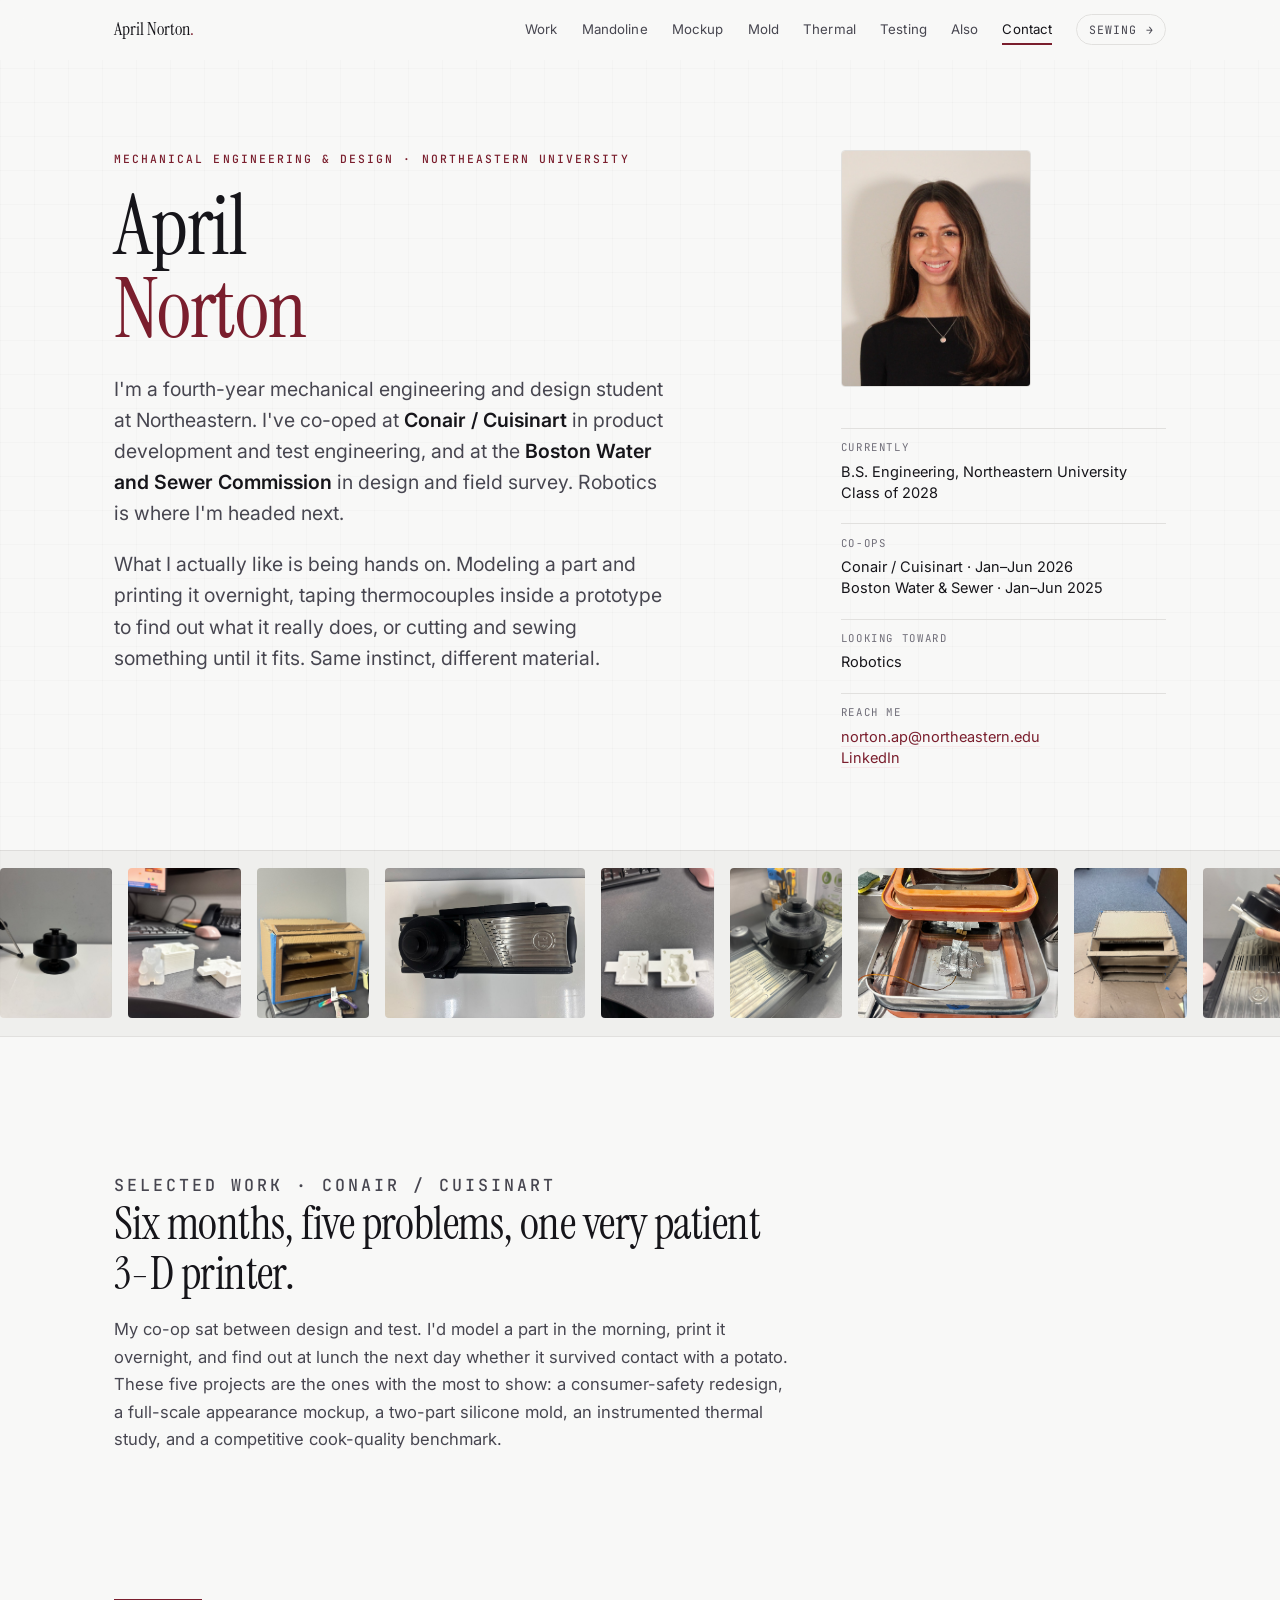
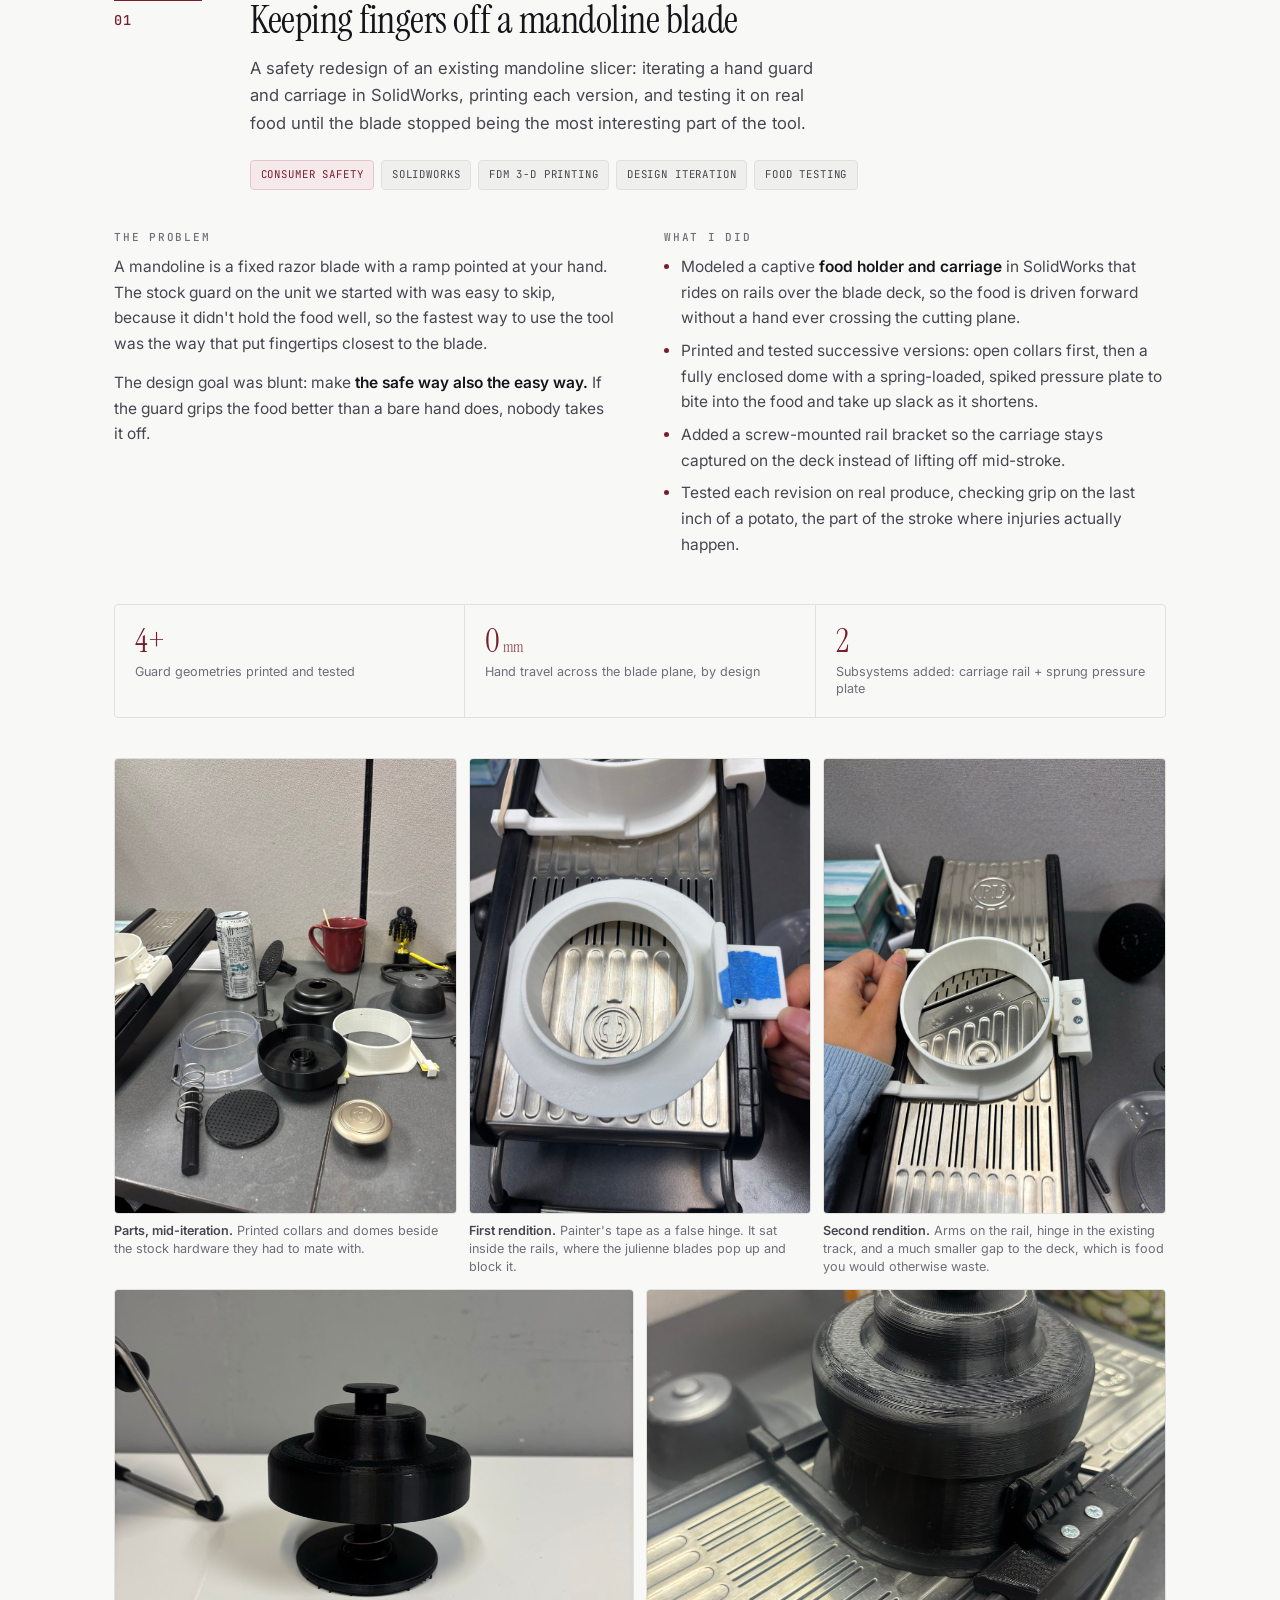
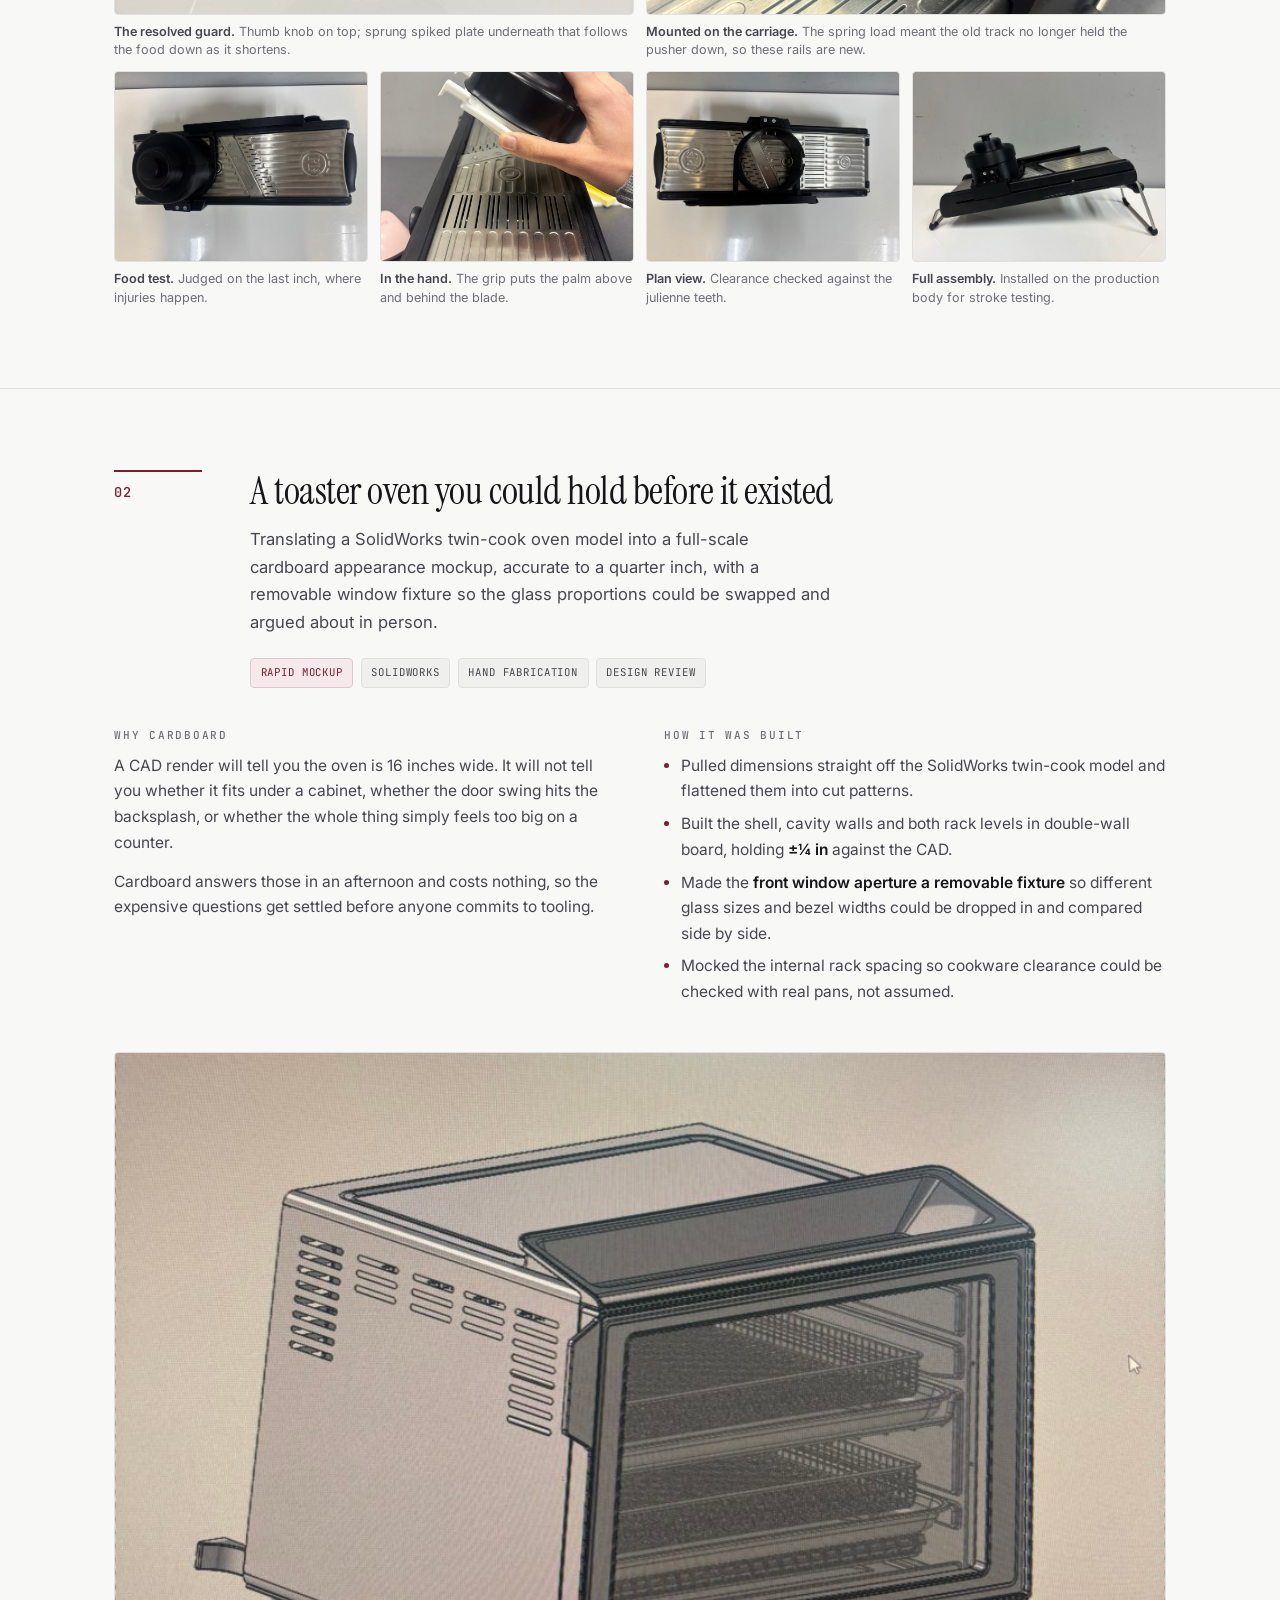
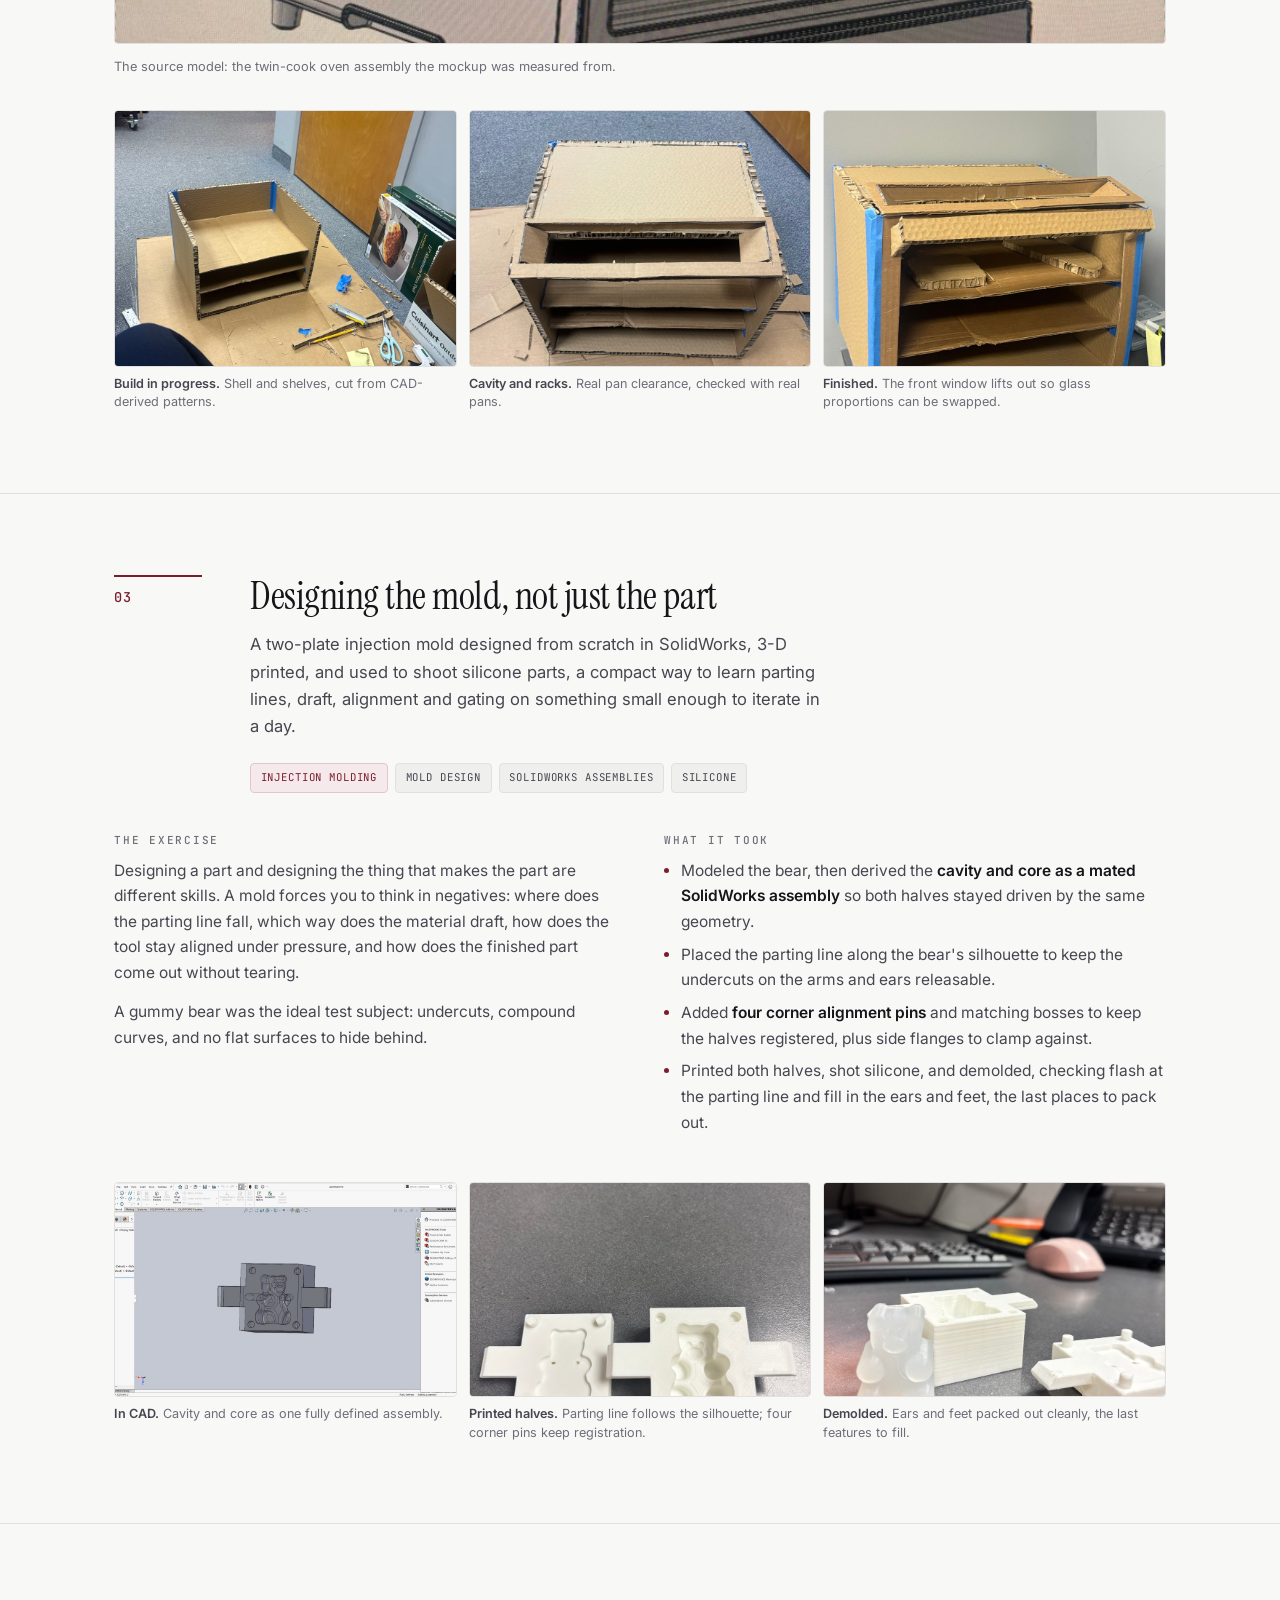
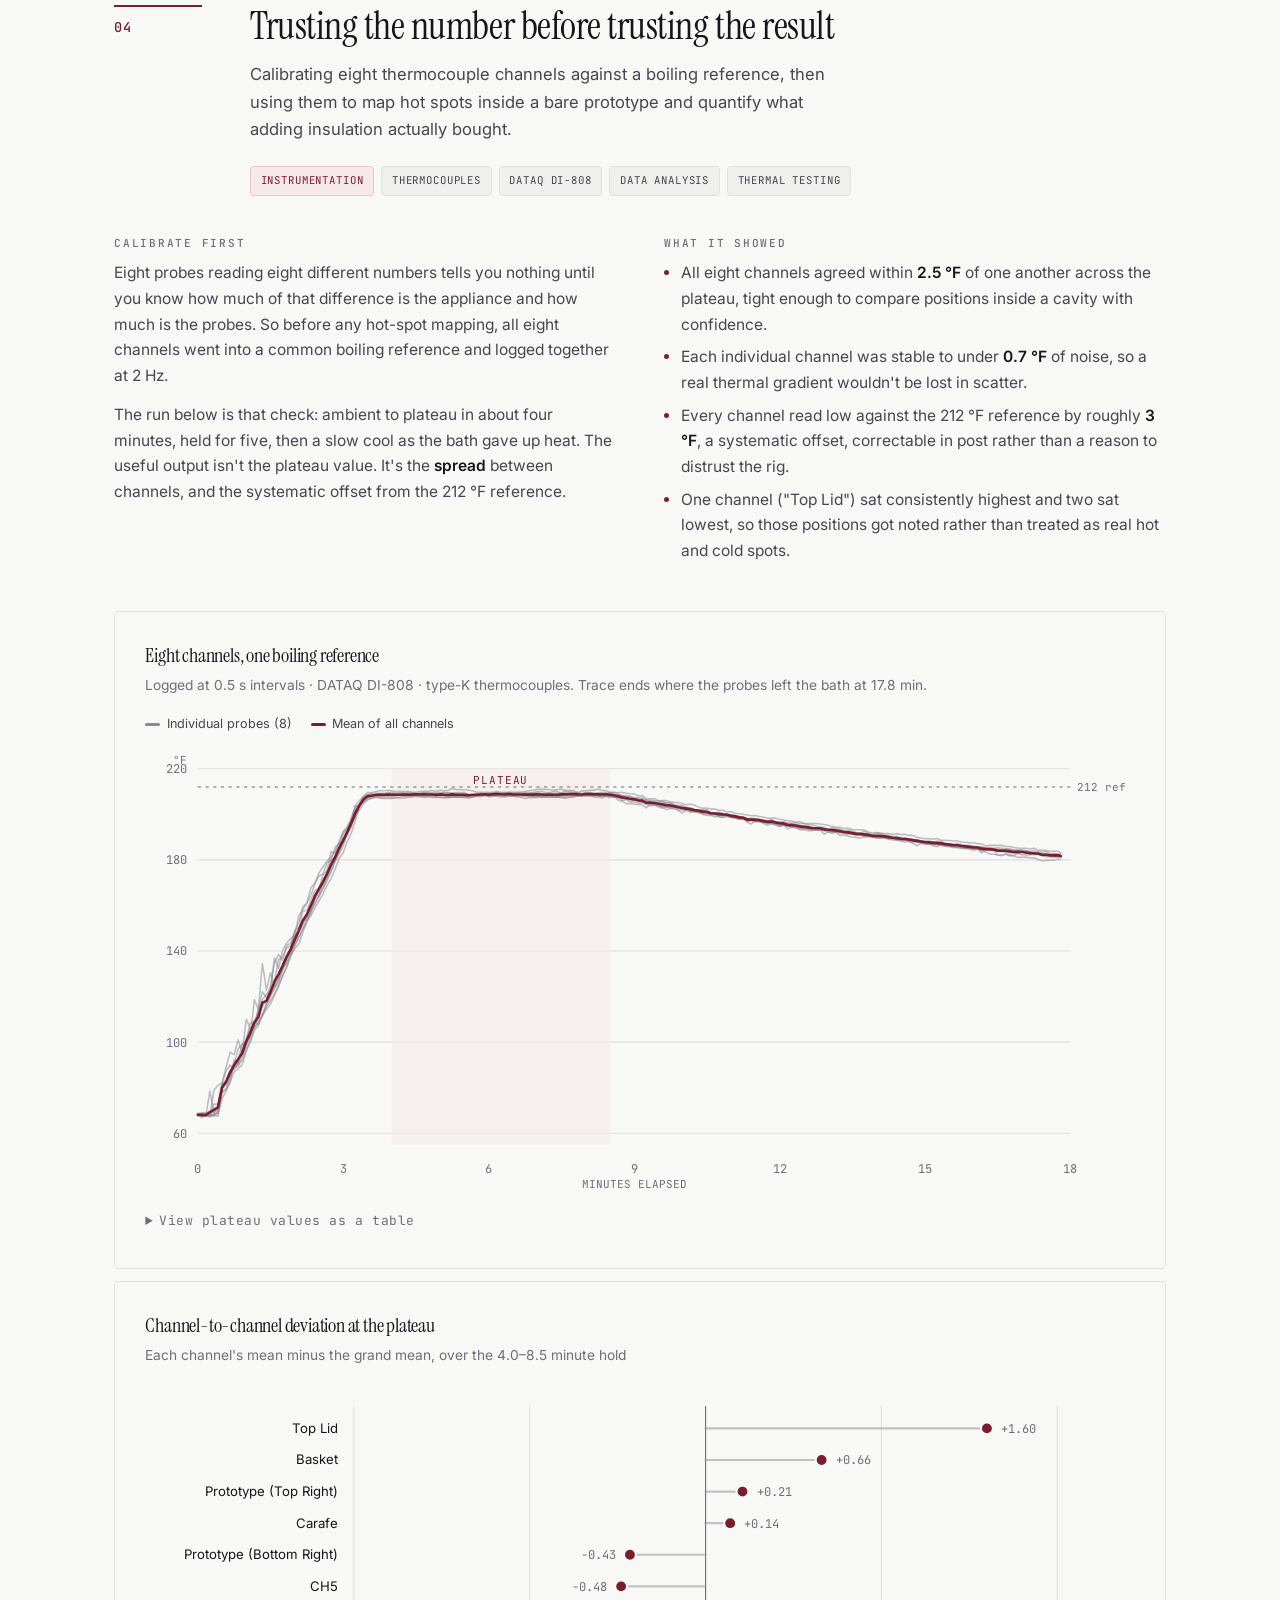
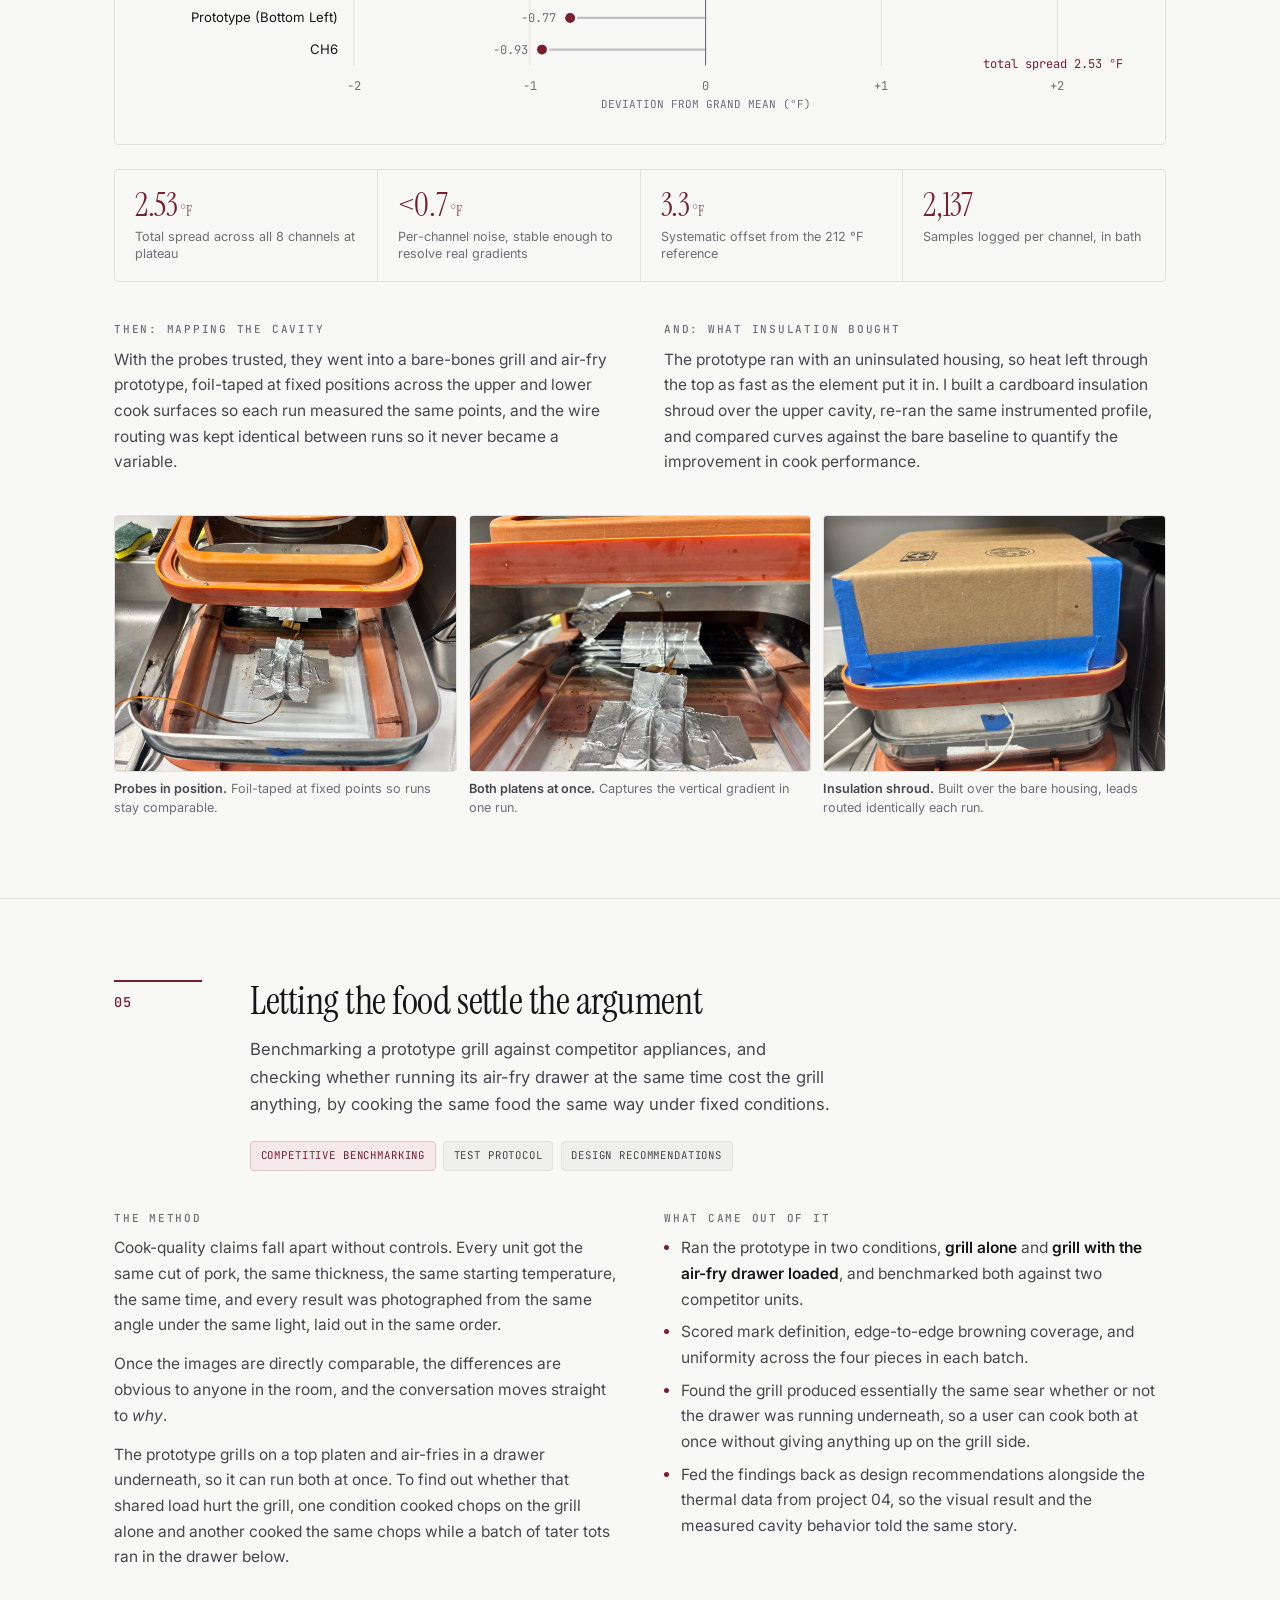
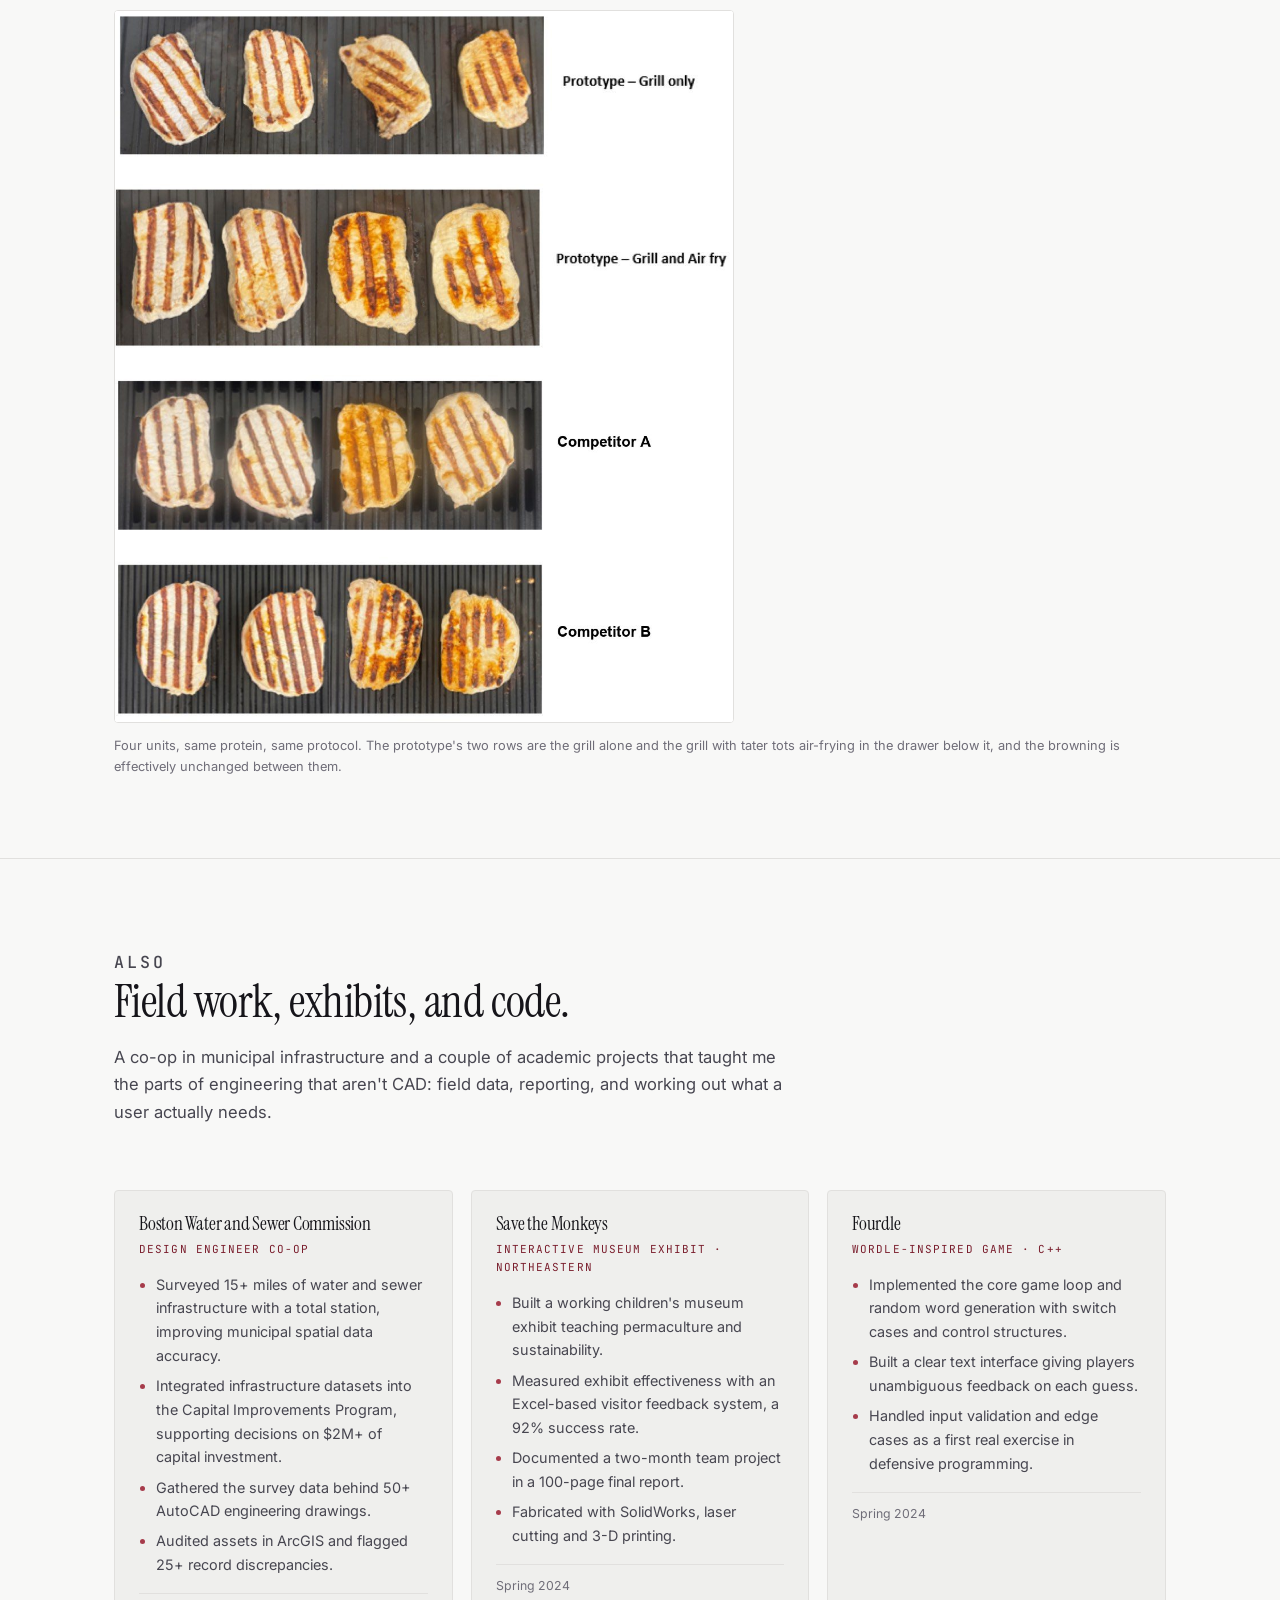
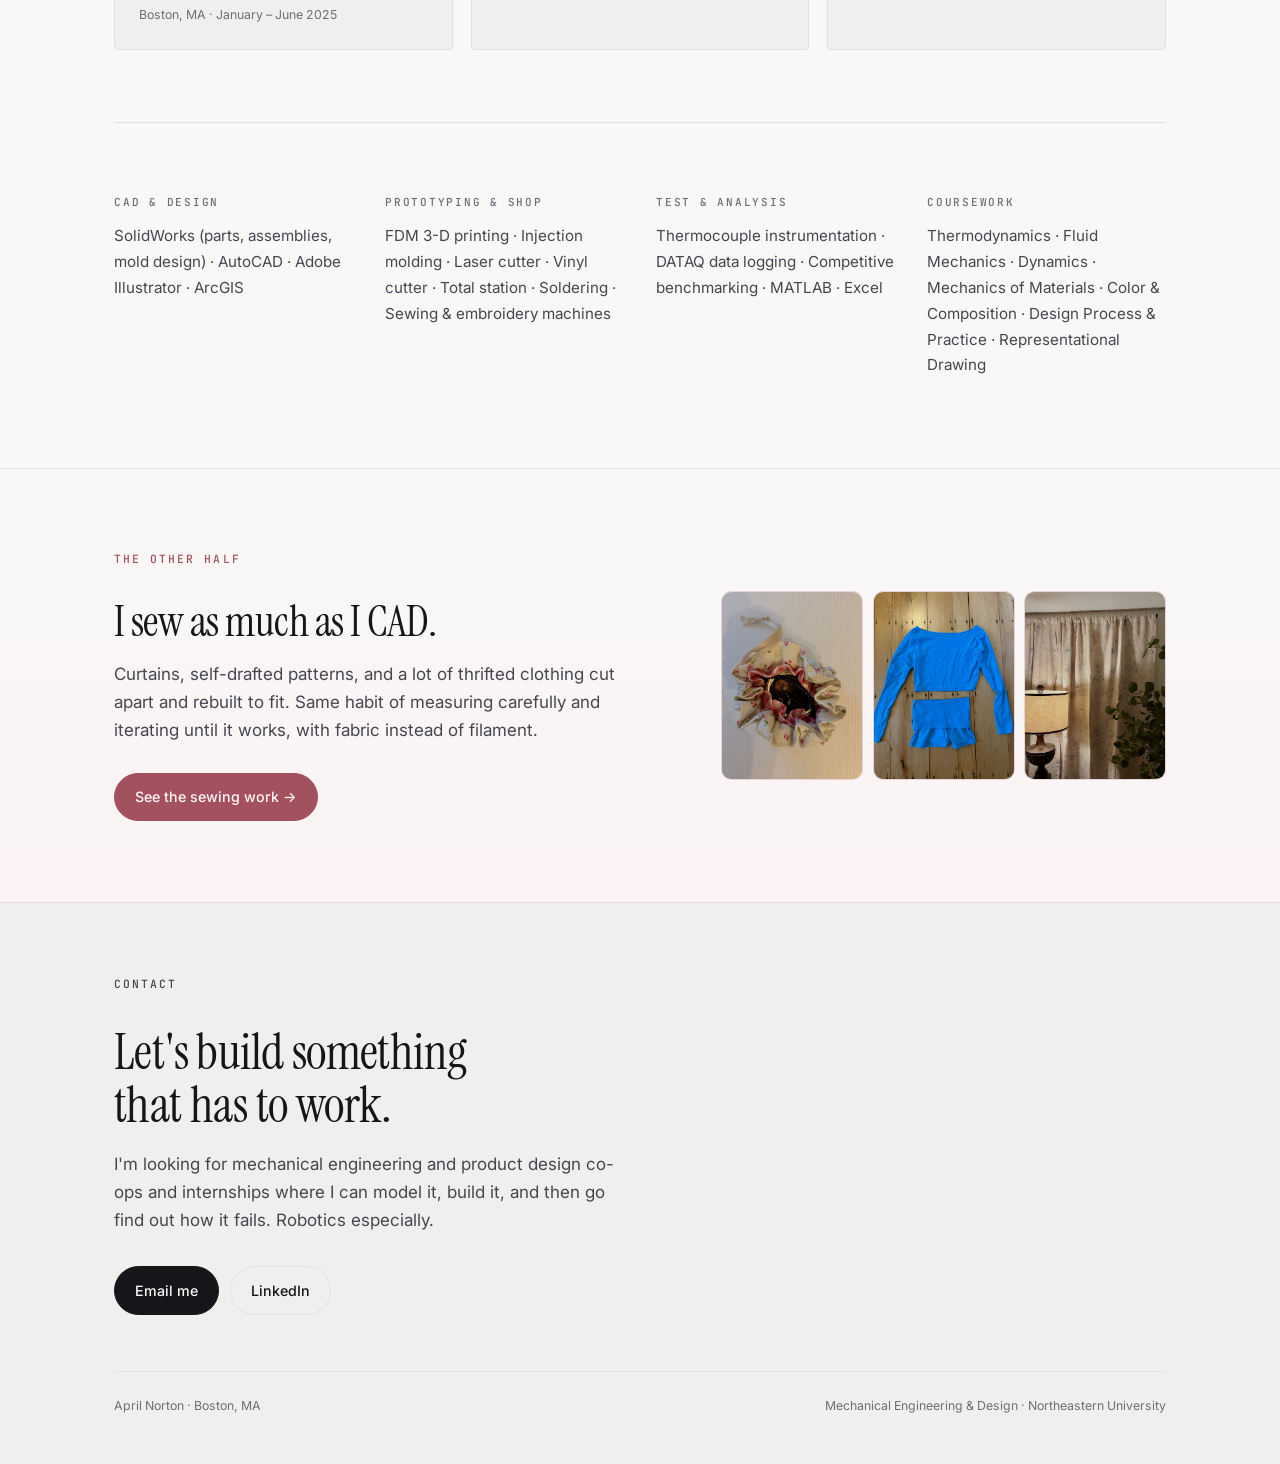
==== commit 024c5bc9: "Anonymise competitor units in benchmark project Replaced the two competitor brand names with Competi" ====
--- a/index.html
+++ b/index.html
@@ -559,7 +559,7 @@
       <div class="block">
         <h4>What came out of it</h4>
         <ul>
-          <li>Ran the prototype in two conditions, <strong>grill alone</strong> and <strong>grill with the air-fry drawer loaded</strong>, and benchmarked both against Hamilton Beach and Ninja Sizzle units.</li>
+          <li>Ran the prototype in two conditions, <strong>grill alone</strong> and <strong>grill with the air-fry drawer loaded</strong>, and benchmarked both against two competitor units.</li>
           <li>Scored mark definition, edge-to-edge browning coverage, and uniformity across the four pieces in each batch.</li>
           <li>Found the grill produced essentially the same sear whether or not the drawer was running underneath, so a user can cook both at once without giving anything up on the grill side.</li>
           <li>Fed the findings back as design recommendations alongside the thermal data from project 04, so the visual result and the measured cavity behavior told the same story.</li>
@@ -568,7 +568,7 @@
     </div>
 
     <div class="feature natural rv" style="max-width:620px">
-      <img src="images/benchmark-chops.jpg" alt="A comparison sheet showing four rows of four grilled pork chops each, labelled Prototype grill only, Prototype grill and air fry, Hamilton Beach, and Ninja Sizzle." loading="lazy">
+      <img src="images/benchmark-chops.jpg" alt="A comparison sheet showing four rows of four grilled pork chops each, labelled Prototype grill only, Prototype grill and air fry, Competitor A, and Competitor B." loading="lazy">
     </div>
     <p style="font-size:.8rem;color:var(--ink-3);margin:0;">
       Four units, same protein, same protocol. The prototype's two rows are the grill alone and the grill with tater tots air-frying in the drawer below it, and the browning is effectively unchanged between them.
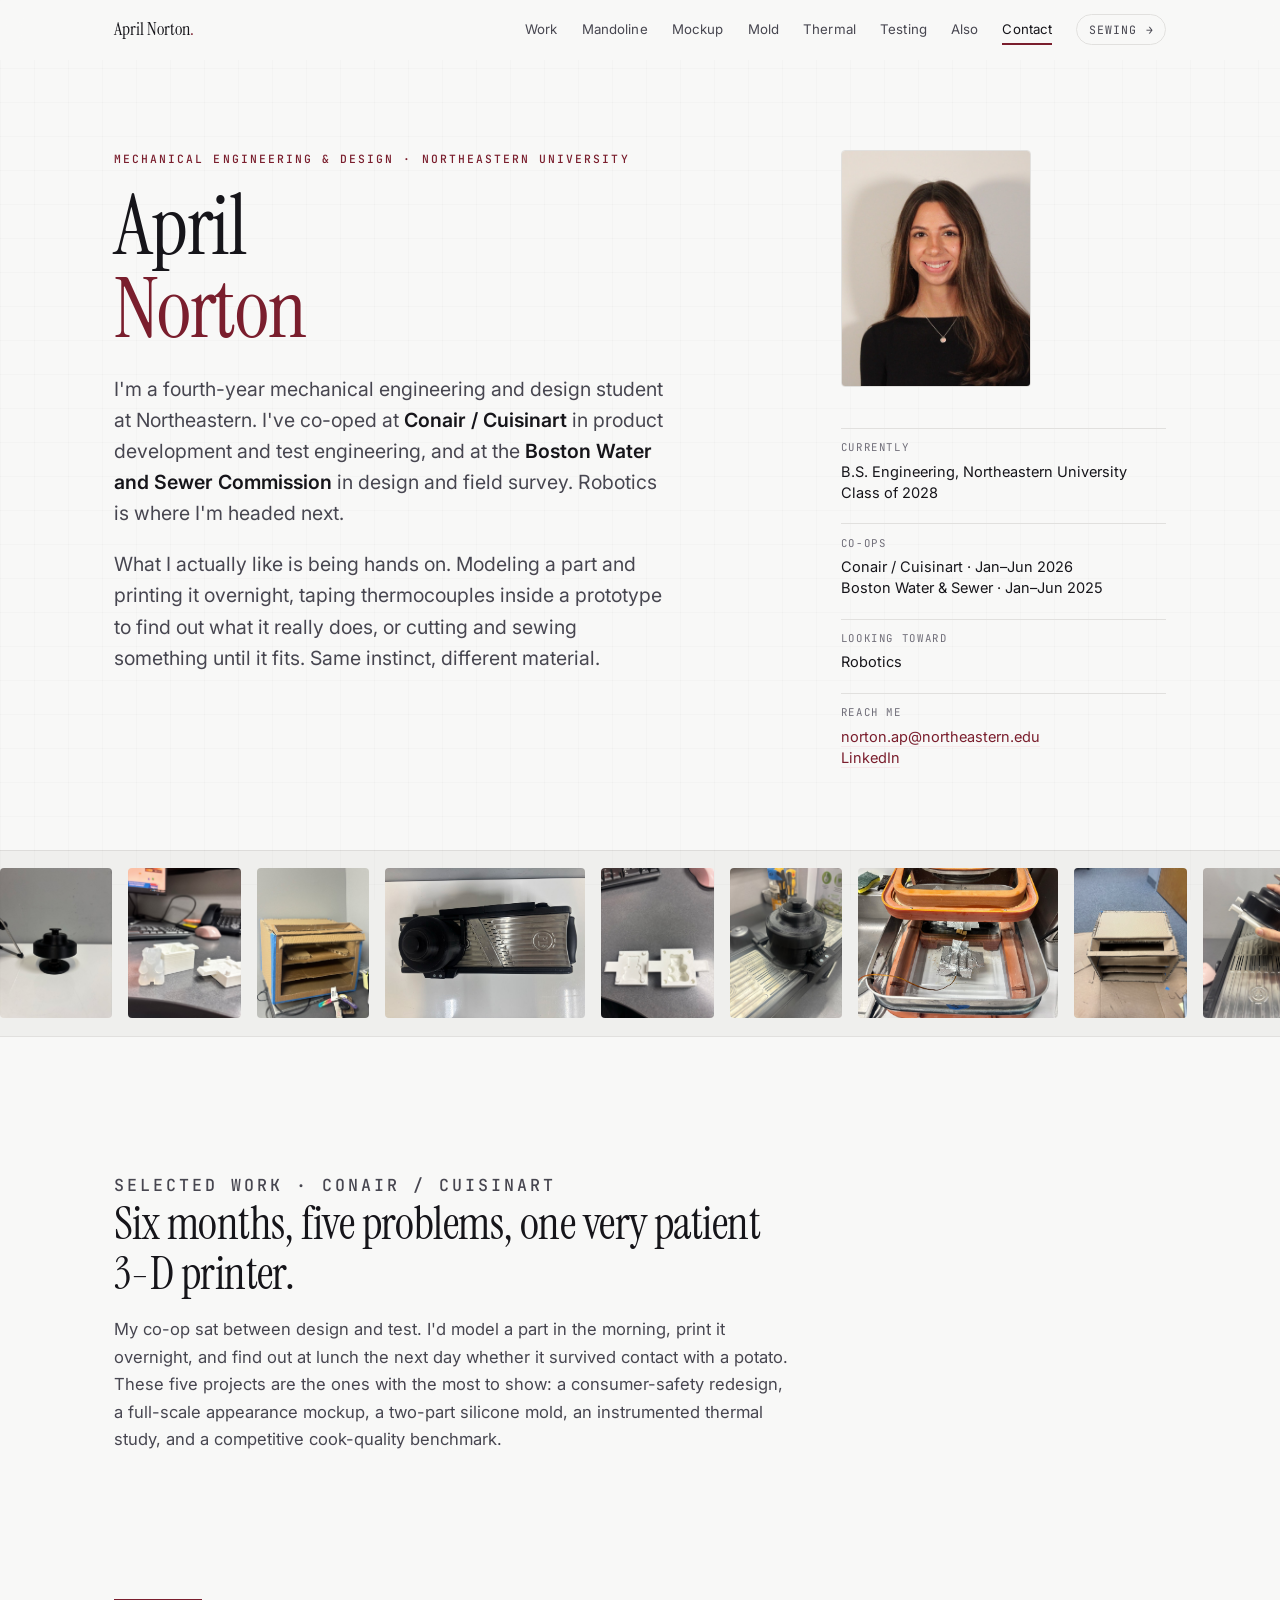
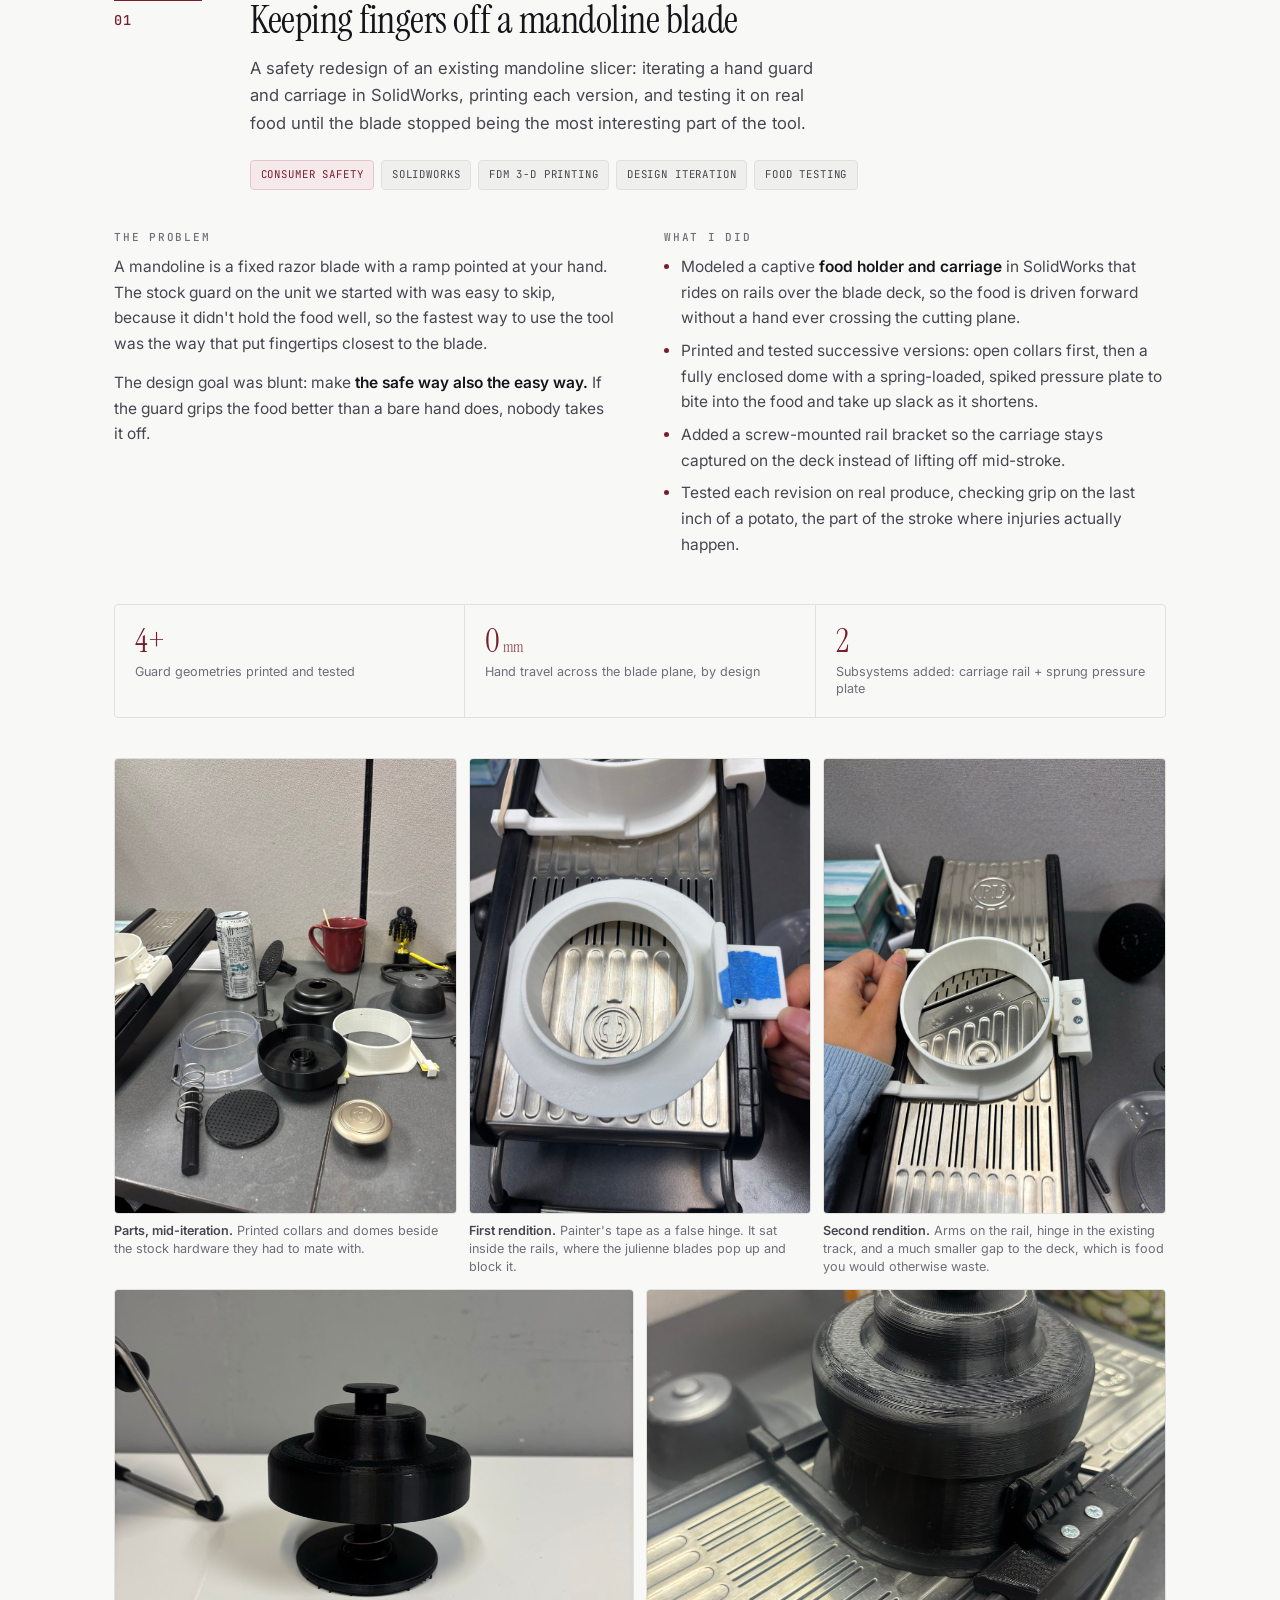
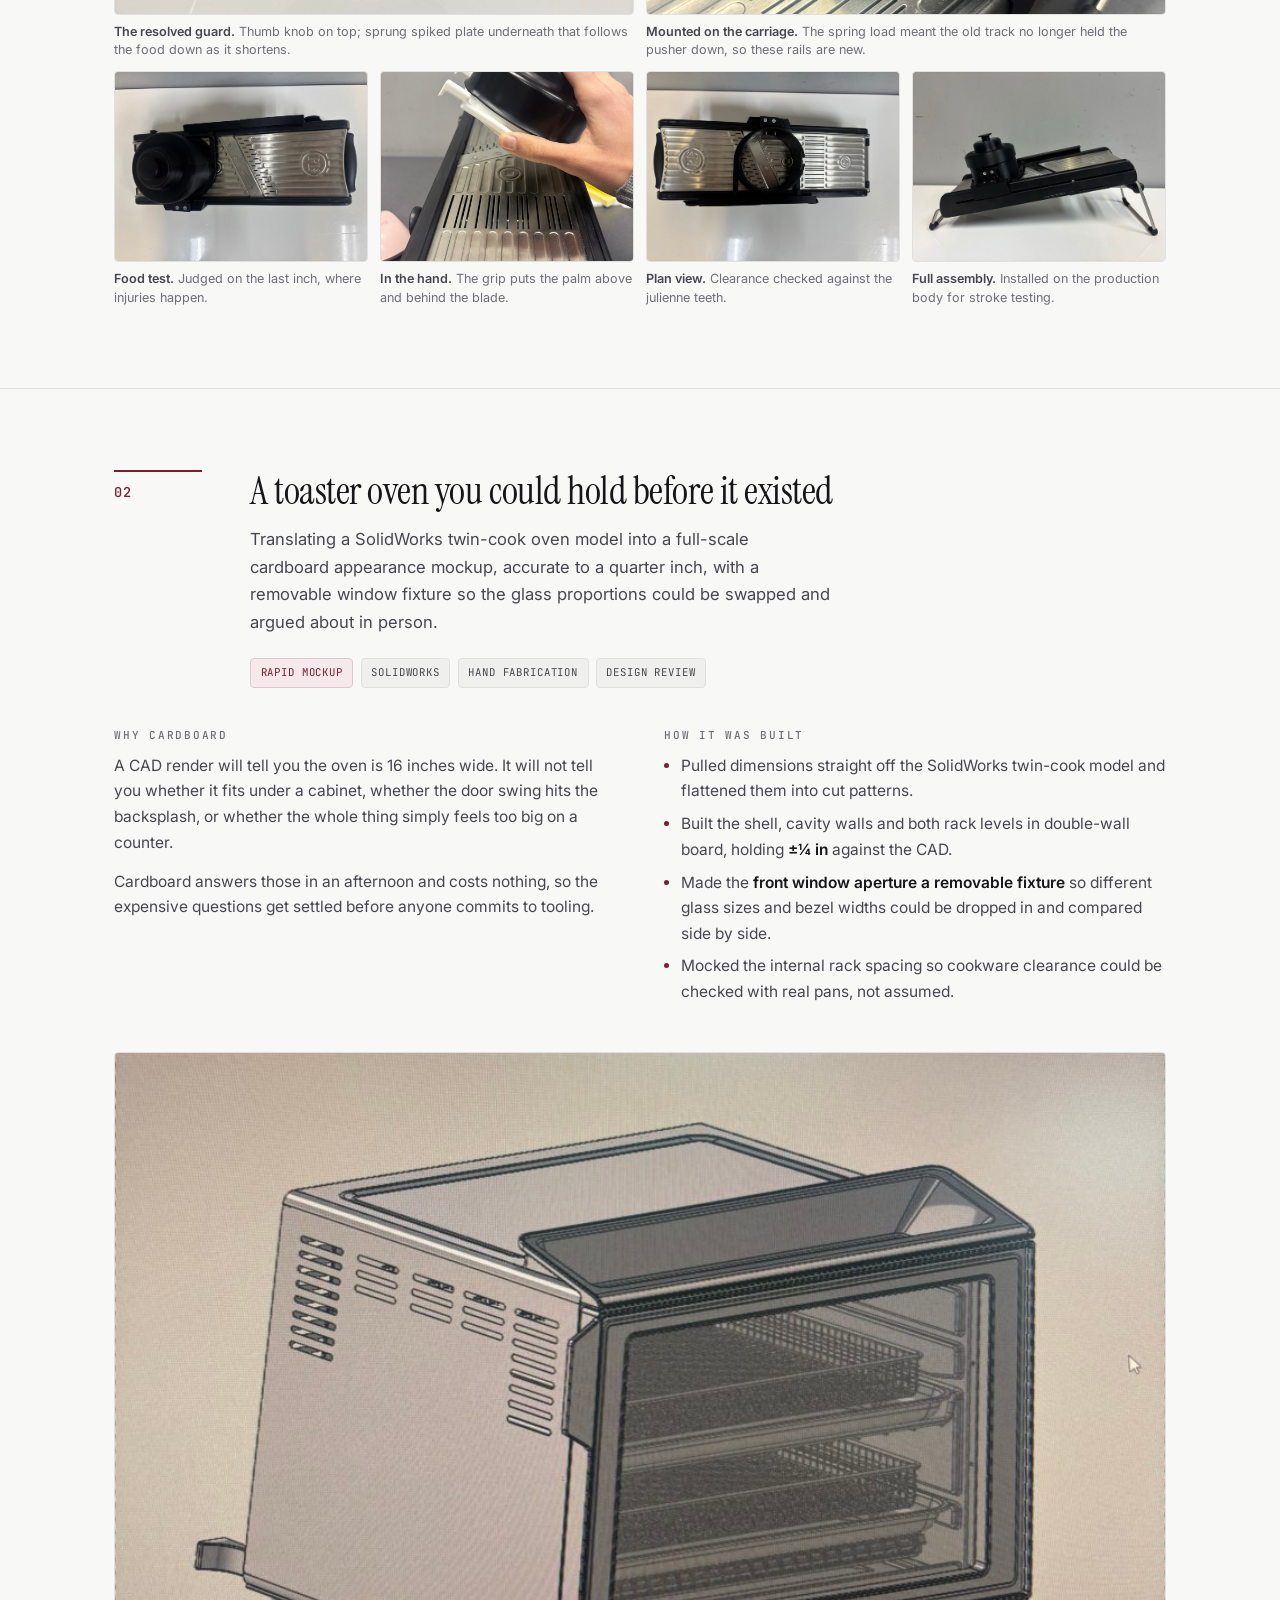
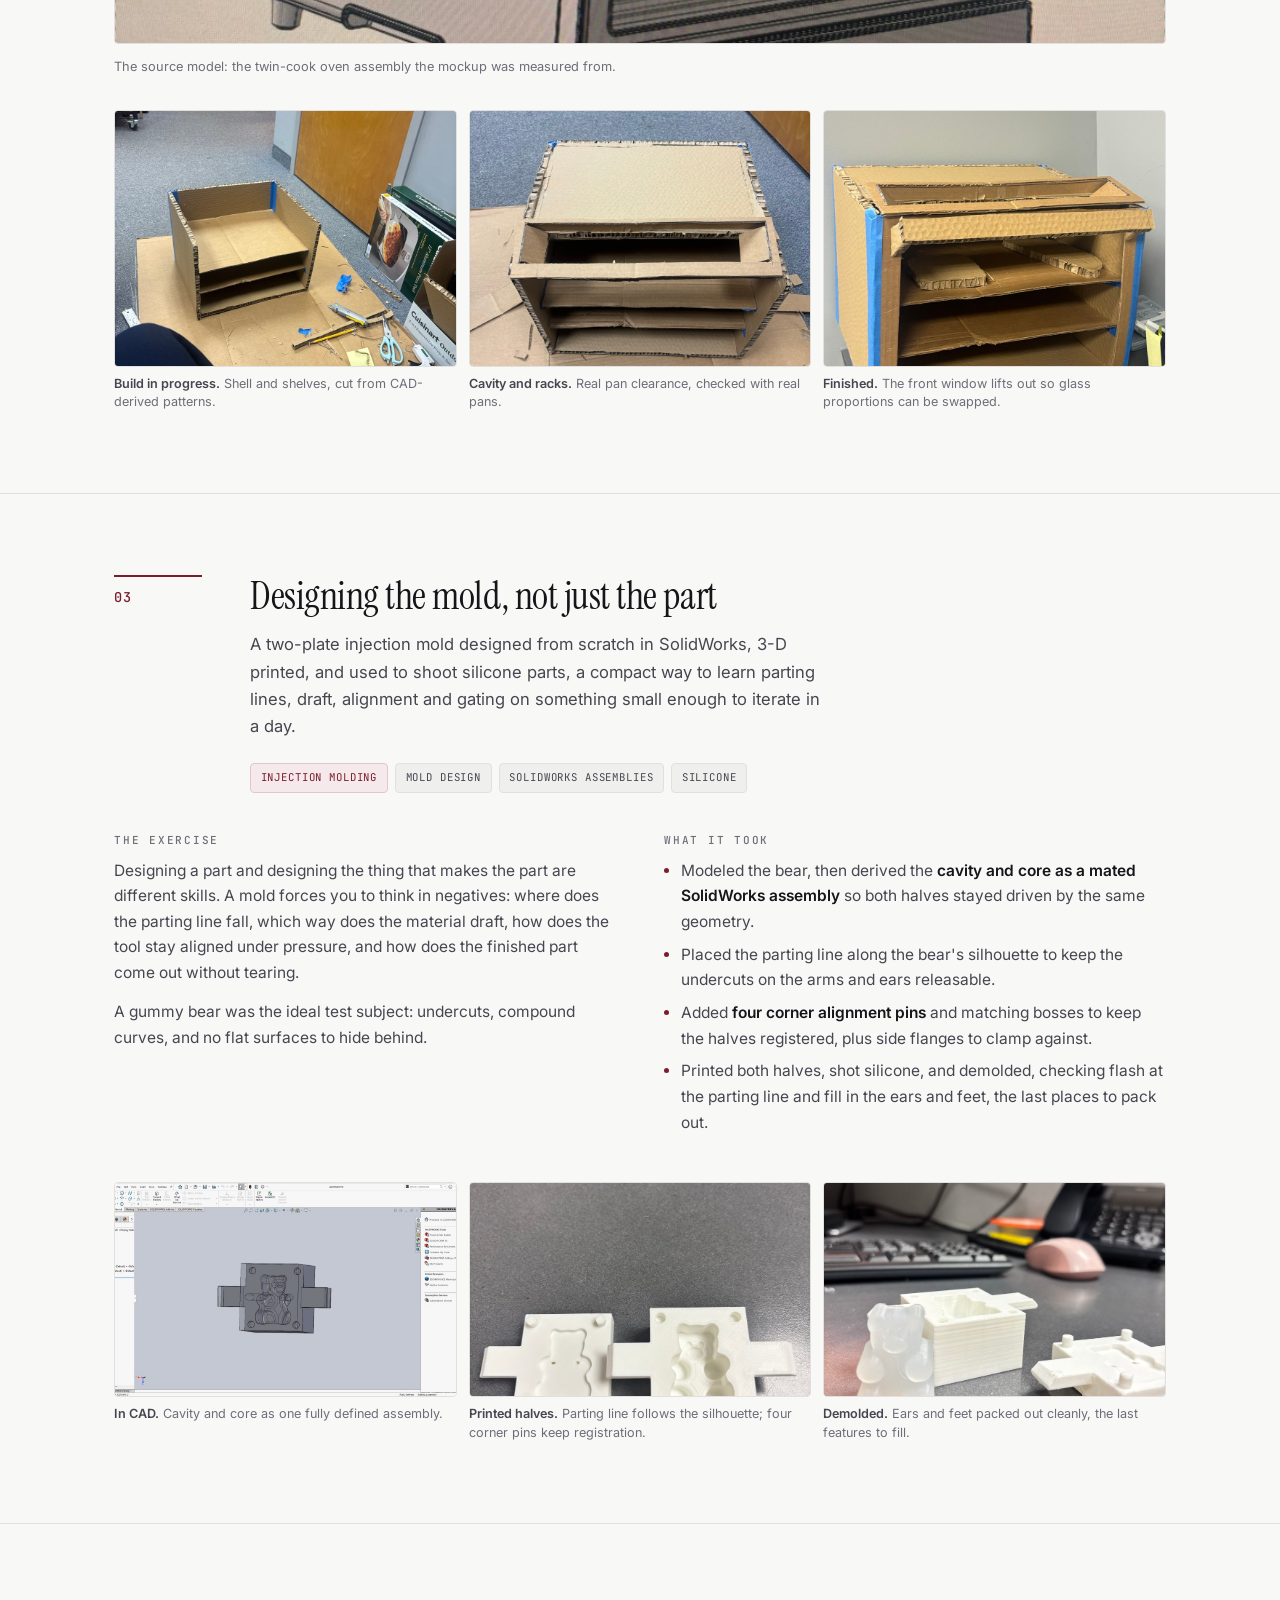
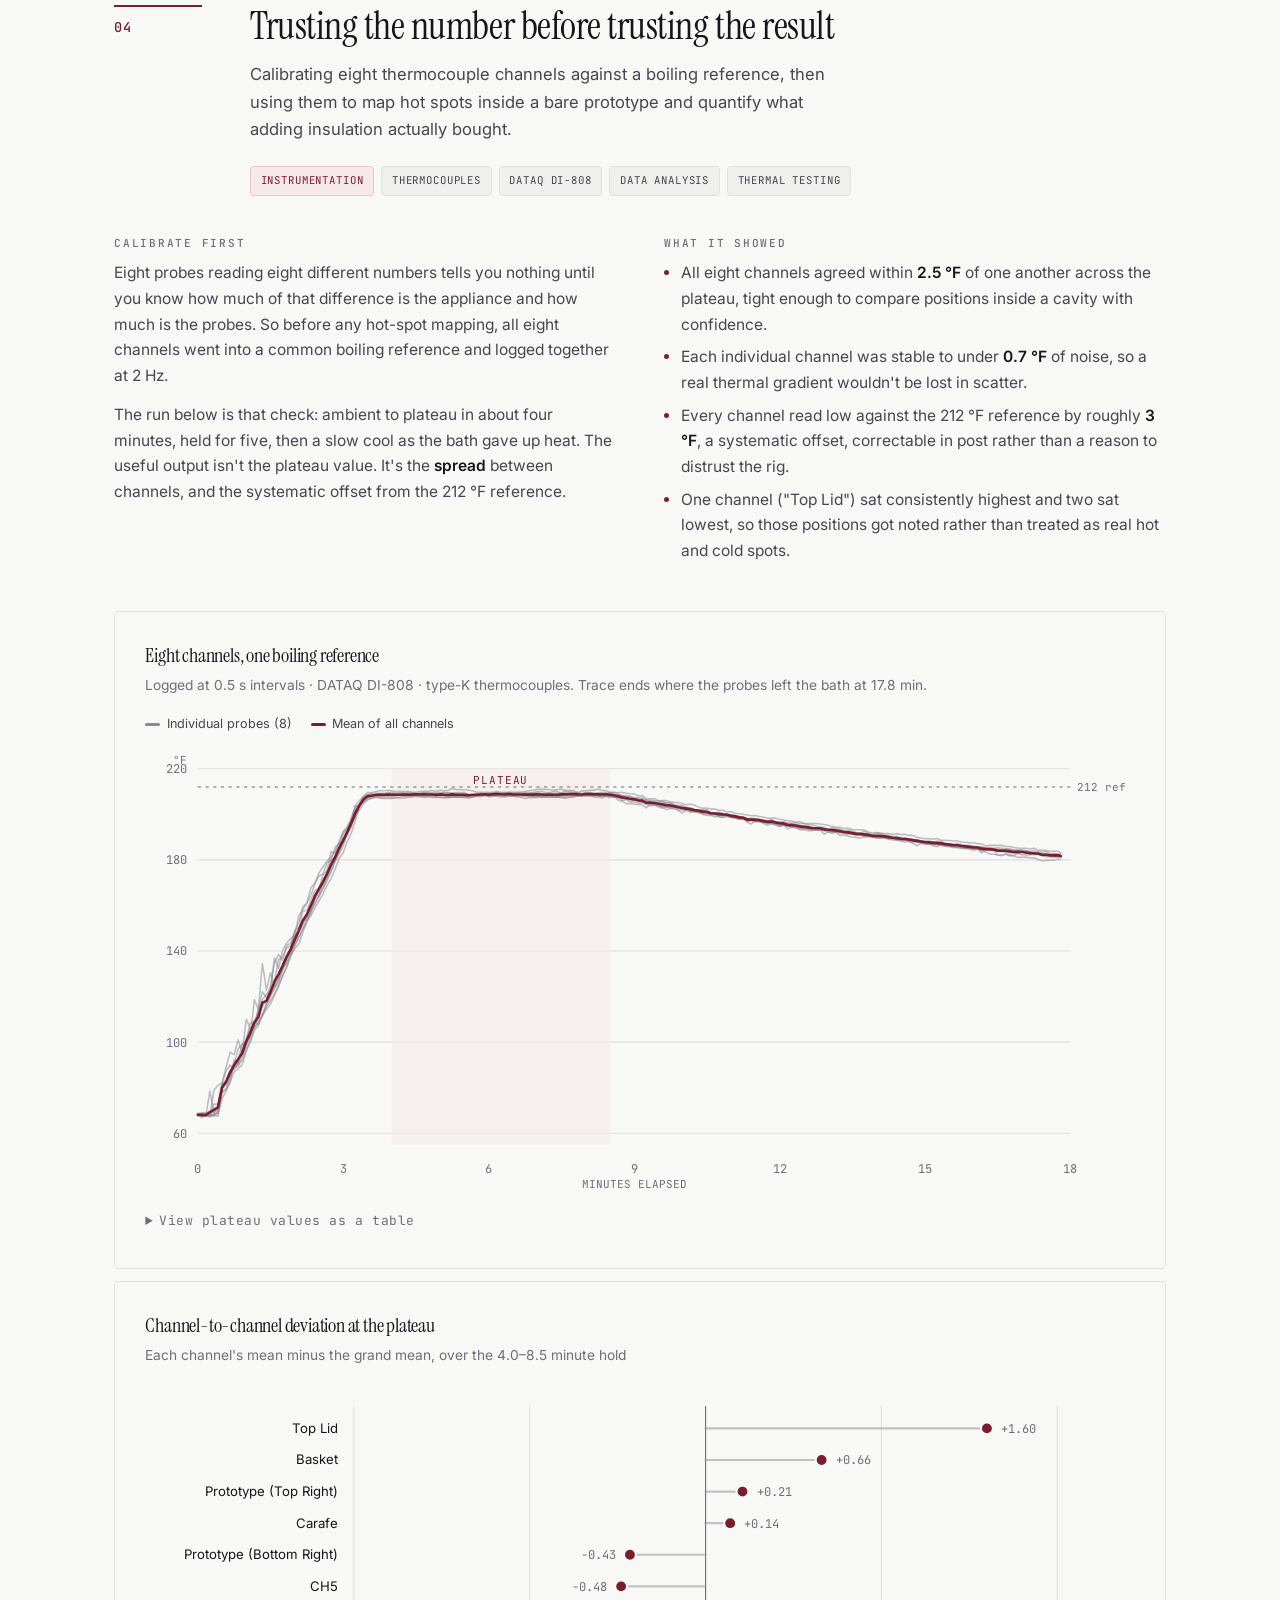
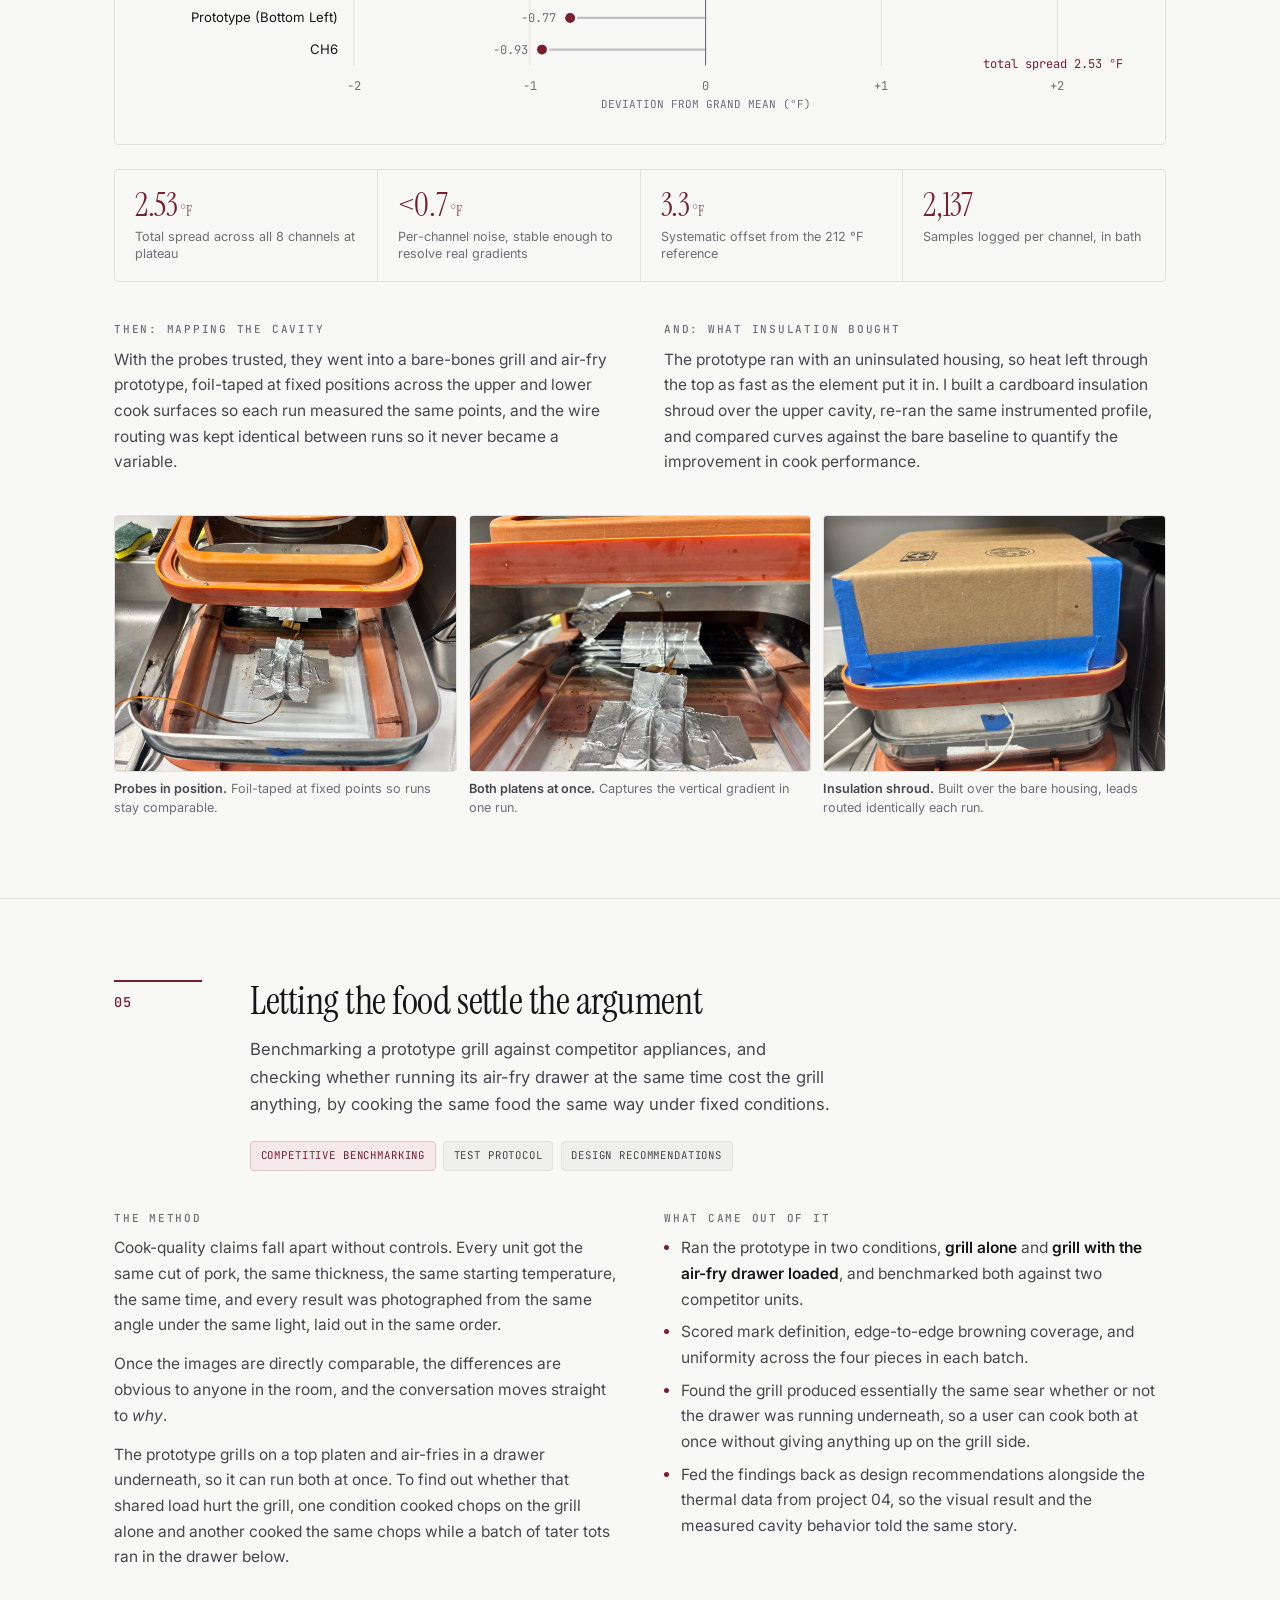
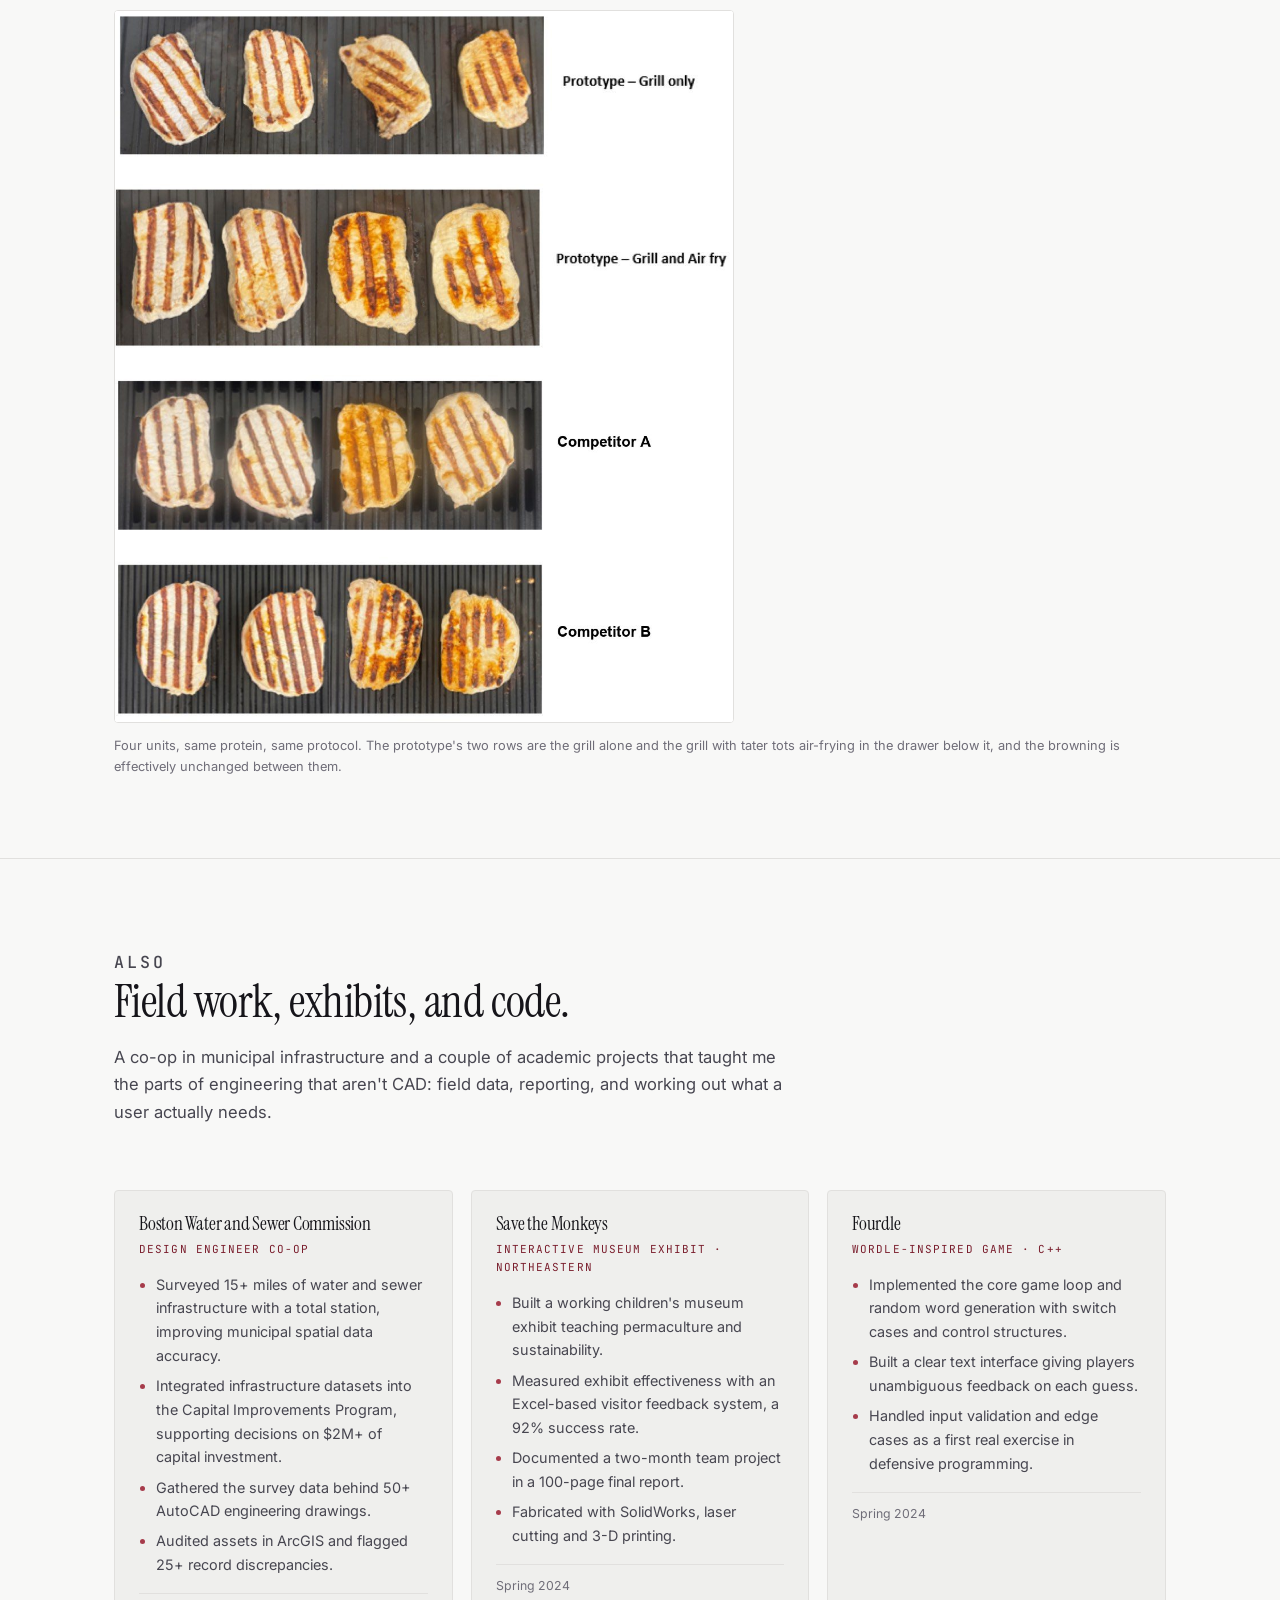
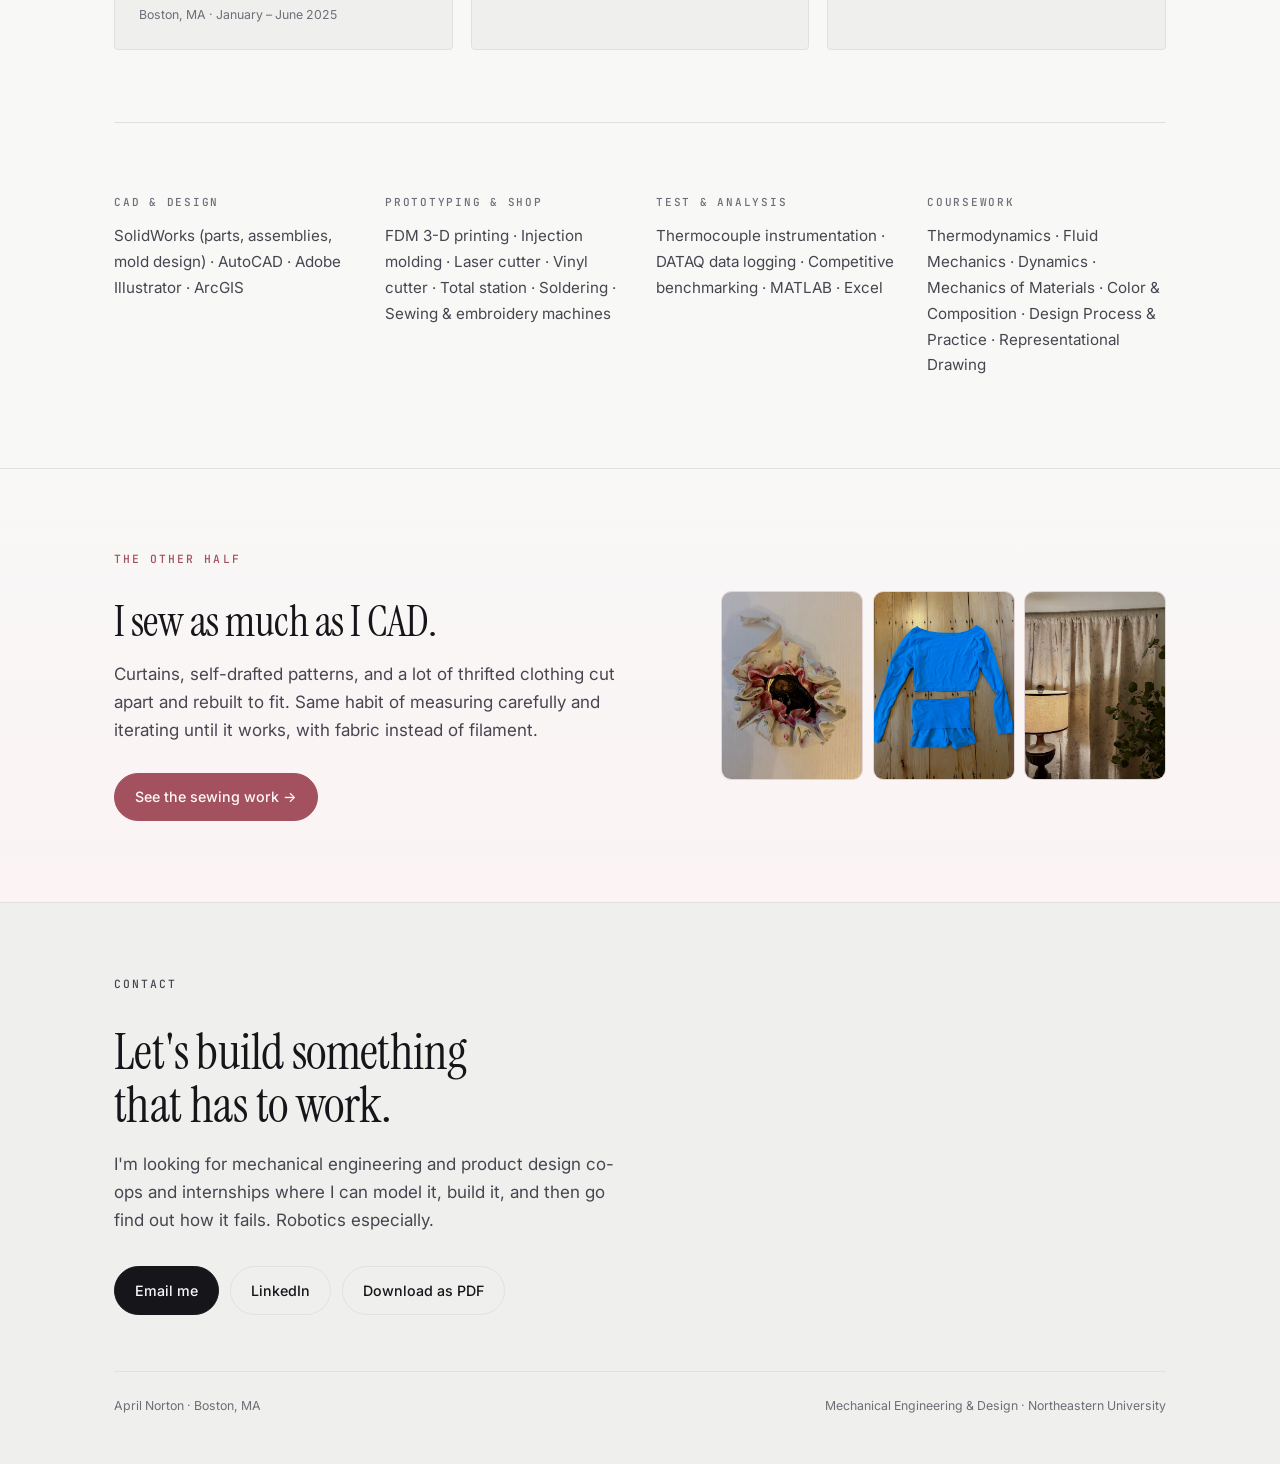
==== commit 3d38119a: "Add print stylesheet and downloadable portfolio PDF Print rules force scroll-reveal elements visible" ====
--- a/index.html
+++ b/index.html
@@ -686,6 +686,7 @@
     <div class="foot-links rv">
       <a class="btn" href="mailto:norton.ap@northeastern.edu">Email me</a>
       <a class="btn ghost" href="https://www.linkedin.com/in/aprilnorton05" target="_blank" rel="noopener">LinkedIn</a>
+      <a class="btn ghost" href="April-Norton-Portfolio.pdf" download>Download as PDF</a>
     </div>
     <div class="foot-base">
       <span>April Norton · Boston, MA</span>
--- a/styles.css
+++ b/styles.css
@@ -396,3 +396,65 @@
   padding: .7rem 1.1rem; z-index: 100; border-radius: 0 0 var(--r) 0; text-decoration: none; font-size: .87rem;
 }
 .skip:focus { left: 0; }
+
+/* ============================================================
+   PRINT  ·  paginated PDF version of the site
+   ============================================================ */
+@media print {
+
+  /* keep the palette instead of letting the browser flatten it */
+  *, *::before, *::after {
+    -webkit-print-color-adjust: exact;
+    print-color-adjust: exact;
+  }
+
+  /* scroll reveals never trigger during a print render, so force them open */
+  .js .rv, .rv, .js .rv.in {
+    opacity: 1 !important;
+    transform: none !important;
+    transition: none !important;
+  }
+
+  /* screen-only chrome */
+  .nav, .strip, .lb, .to-top { display: none !important; }
+
+  @page { size: Letter; margin: 13mm 12mm; }
+
+  html, body { background: #fff !important; }
+  body { font-size: 10.5pt; line-height: 1.5; }
+
+  /* one project per page */
+  .project { break-before: page; page-break-before: always; }
+  .hero    { break-before: avoid;  page-break-before: avoid;
+             min-height: 0 !important; padding-top: 0 !important; }
+  .foot    { break-before: page; page-break-before: always; }
+
+  /* never split a unit of meaning across a page boundary */
+  .p-head, .stats, .stat, .block,
+  figure, figure.shot, .feature,
+  .hero-grid, .hero-meta {
+    break-inside: avoid;
+    page-break-inside: avoid;
+  }
+  h1, h2, h3, h4 { break-after: avoid; page-break-after: avoid; }
+
+  /* keep tall images inside a single page */
+  .feature img, .shot img, .portrait img {
+    max-height: 165mm;
+    width: auto;
+    object-fit: contain;
+  }
+  .feature, .shot { text-align: center; }
+
+  /* Chrome renders print at roughly a 700px viewport, which trips the narrow
+     breakpoints and collapses every two-column layout. Restore them so the
+     PDF uses the full width of the page. */
+  .hero-grid { grid-template-columns: 1.35fr .75fr !important; align-items: start; }
+  .p-body    { grid-template-columns: 1fr 1fr !important; }
+  .p-head    { grid-template-columns: auto 1fr !important; }
+  .teaser-in { grid-template-columns: 1fr 1fr !important; }
+  .gal-3     { grid-template-columns: repeat(3, 1fr) !important; }
+  .gal-4     { grid-template-columns: repeat(4, 1fr) !important; }
+  .p-sub     { max-width: 70ch !important; }
+  .nav-links a:not(.cross) { display: inline !important; }
+}
